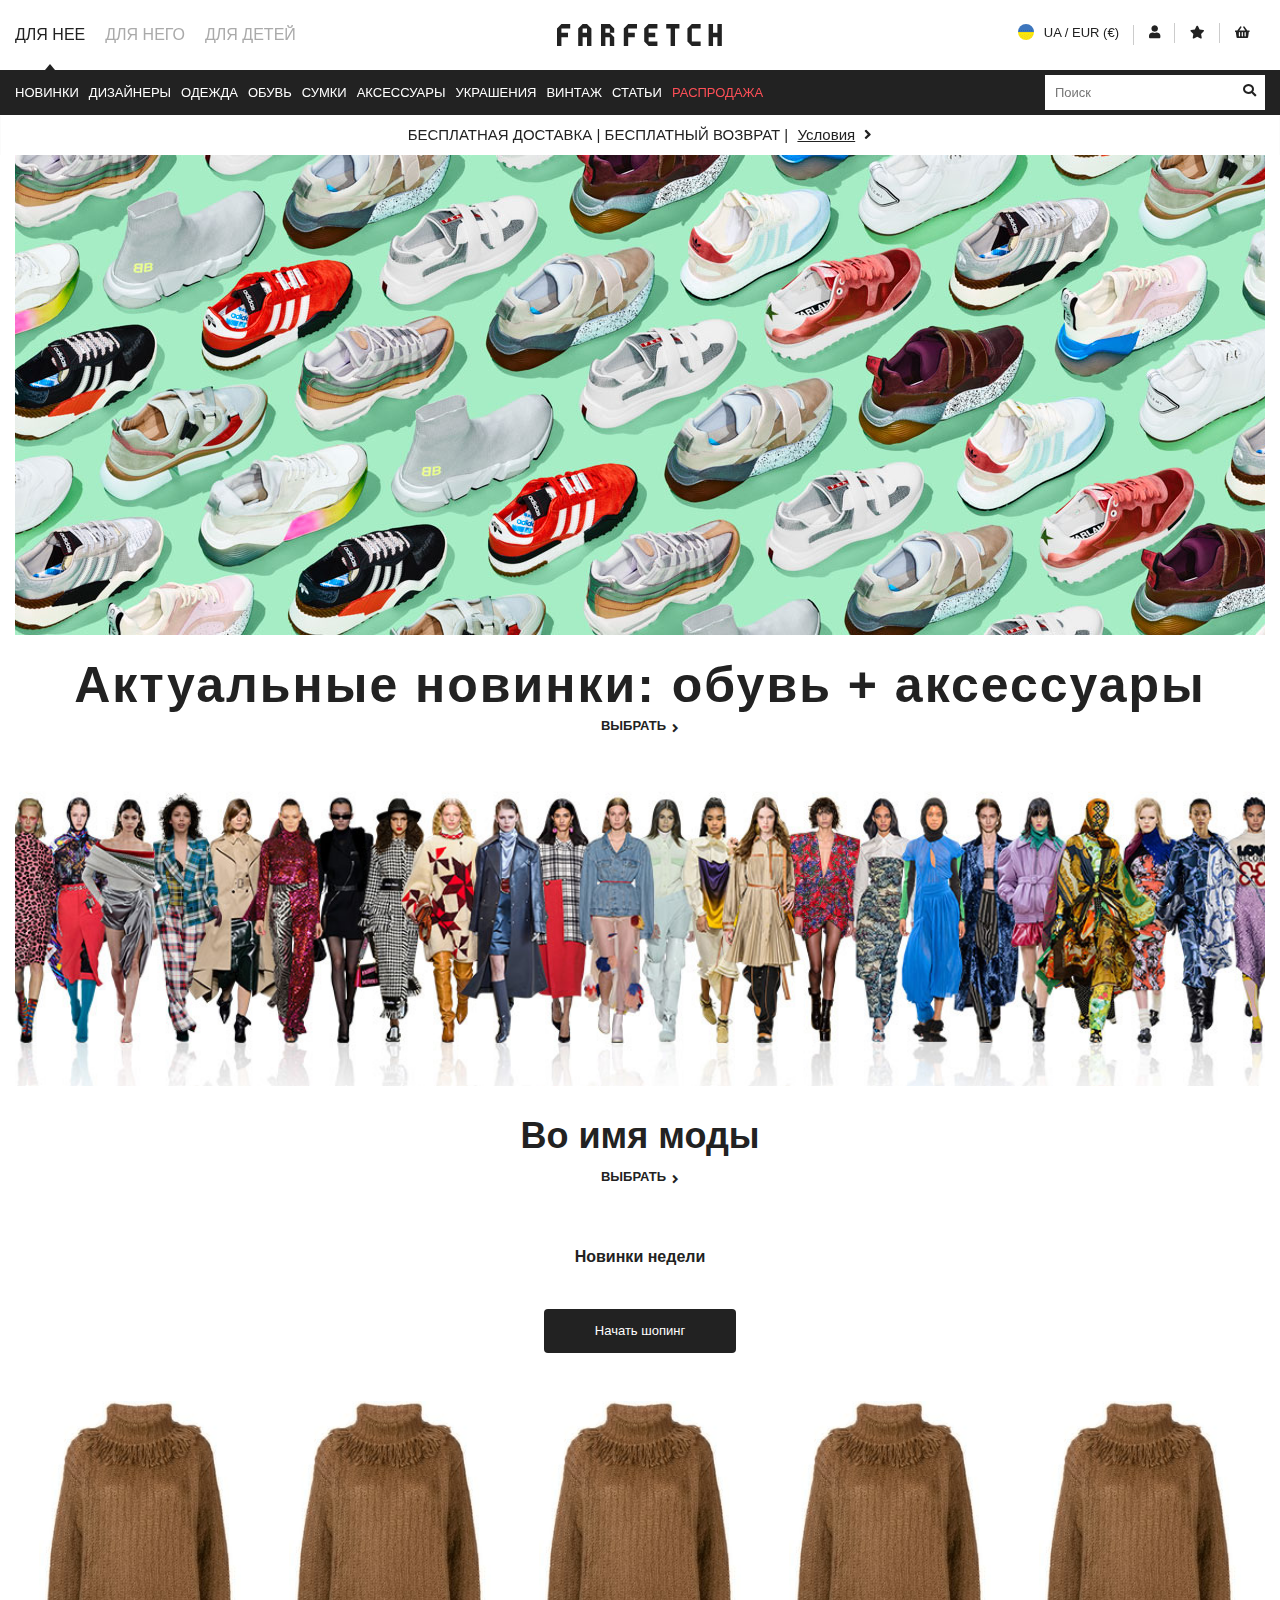
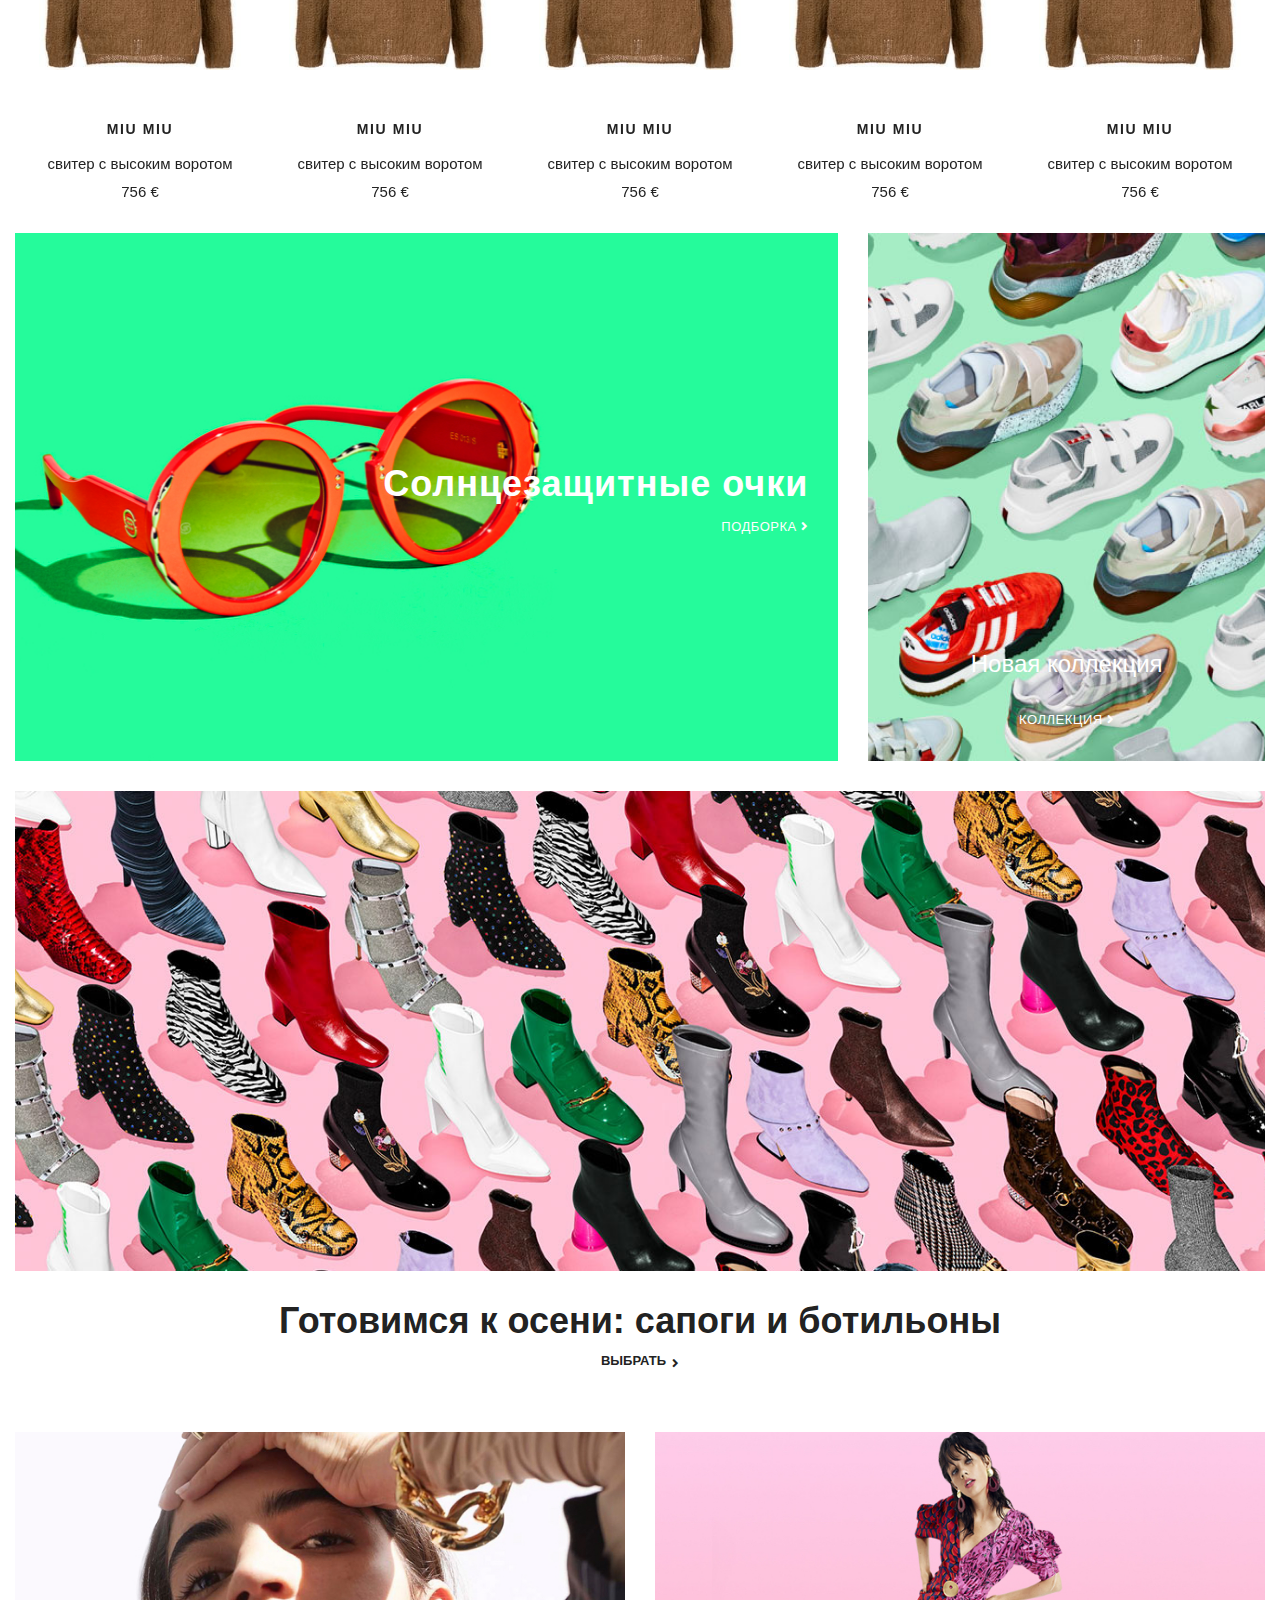
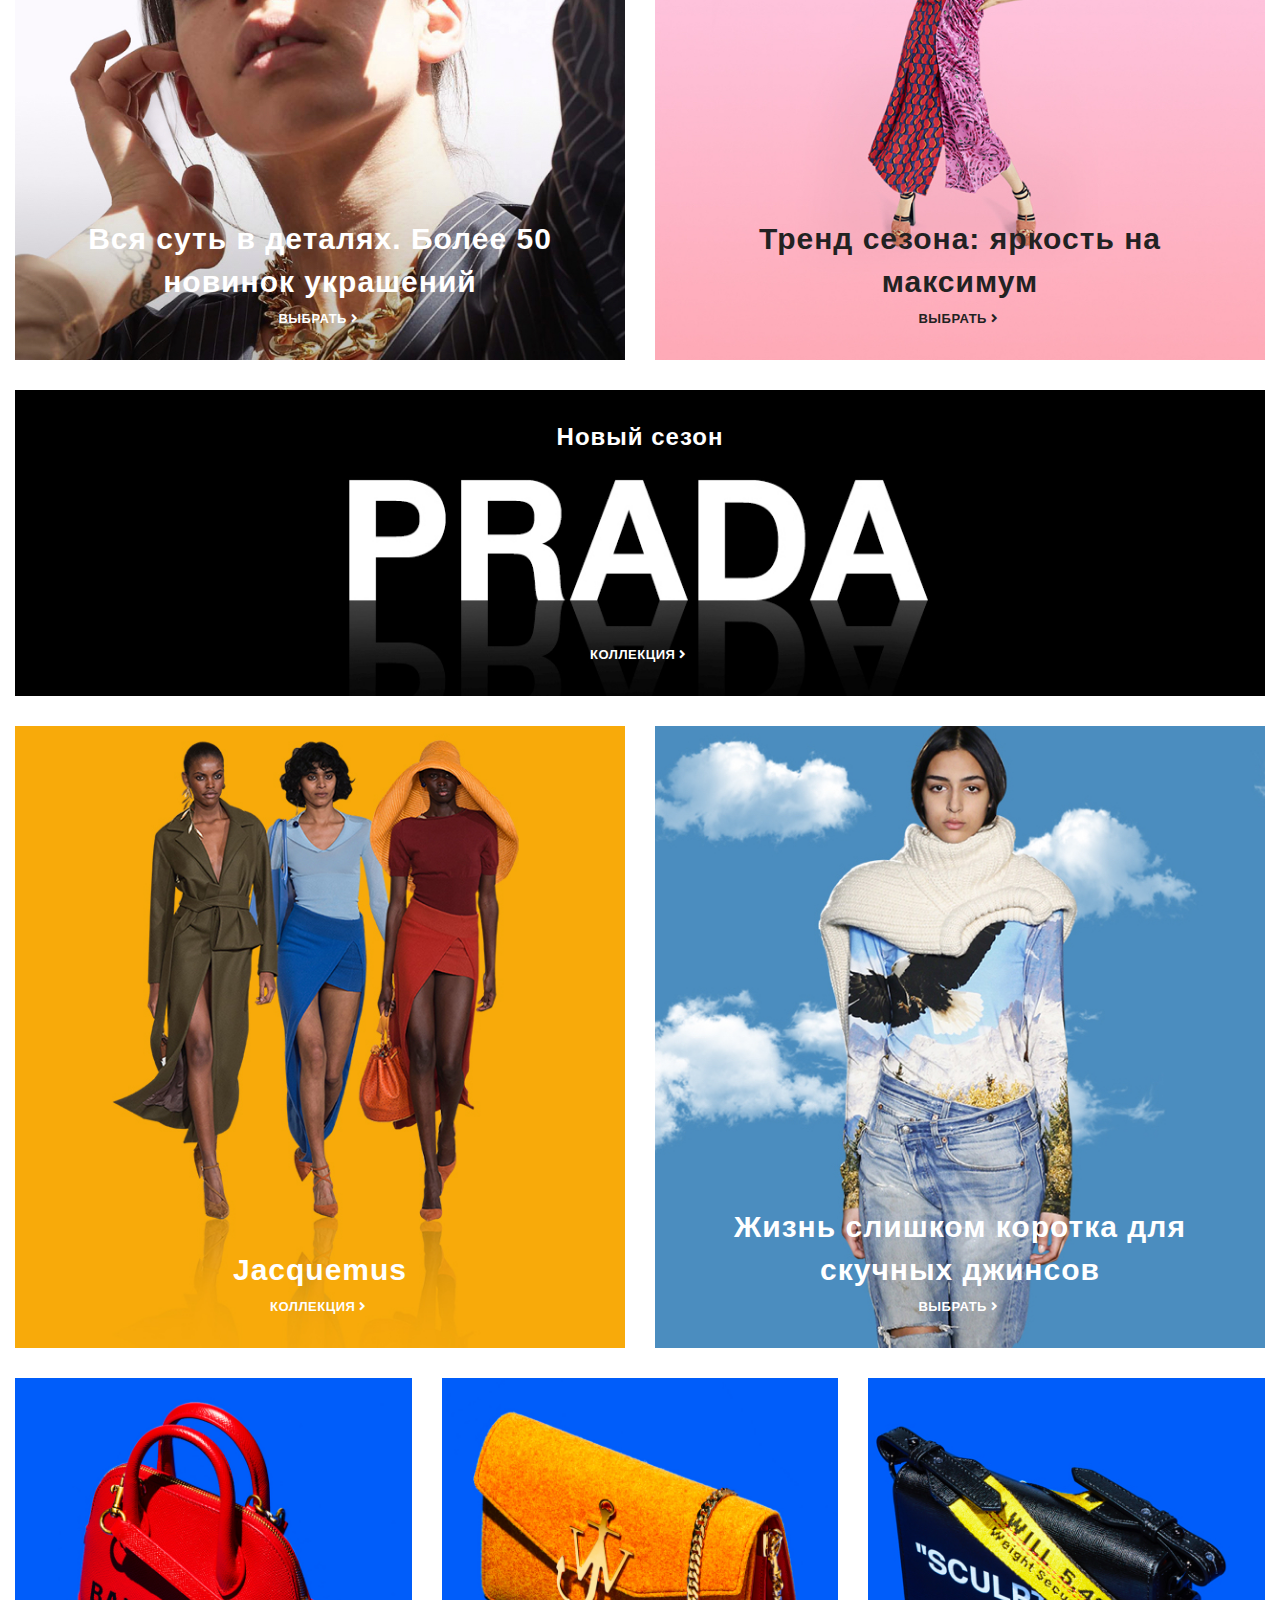
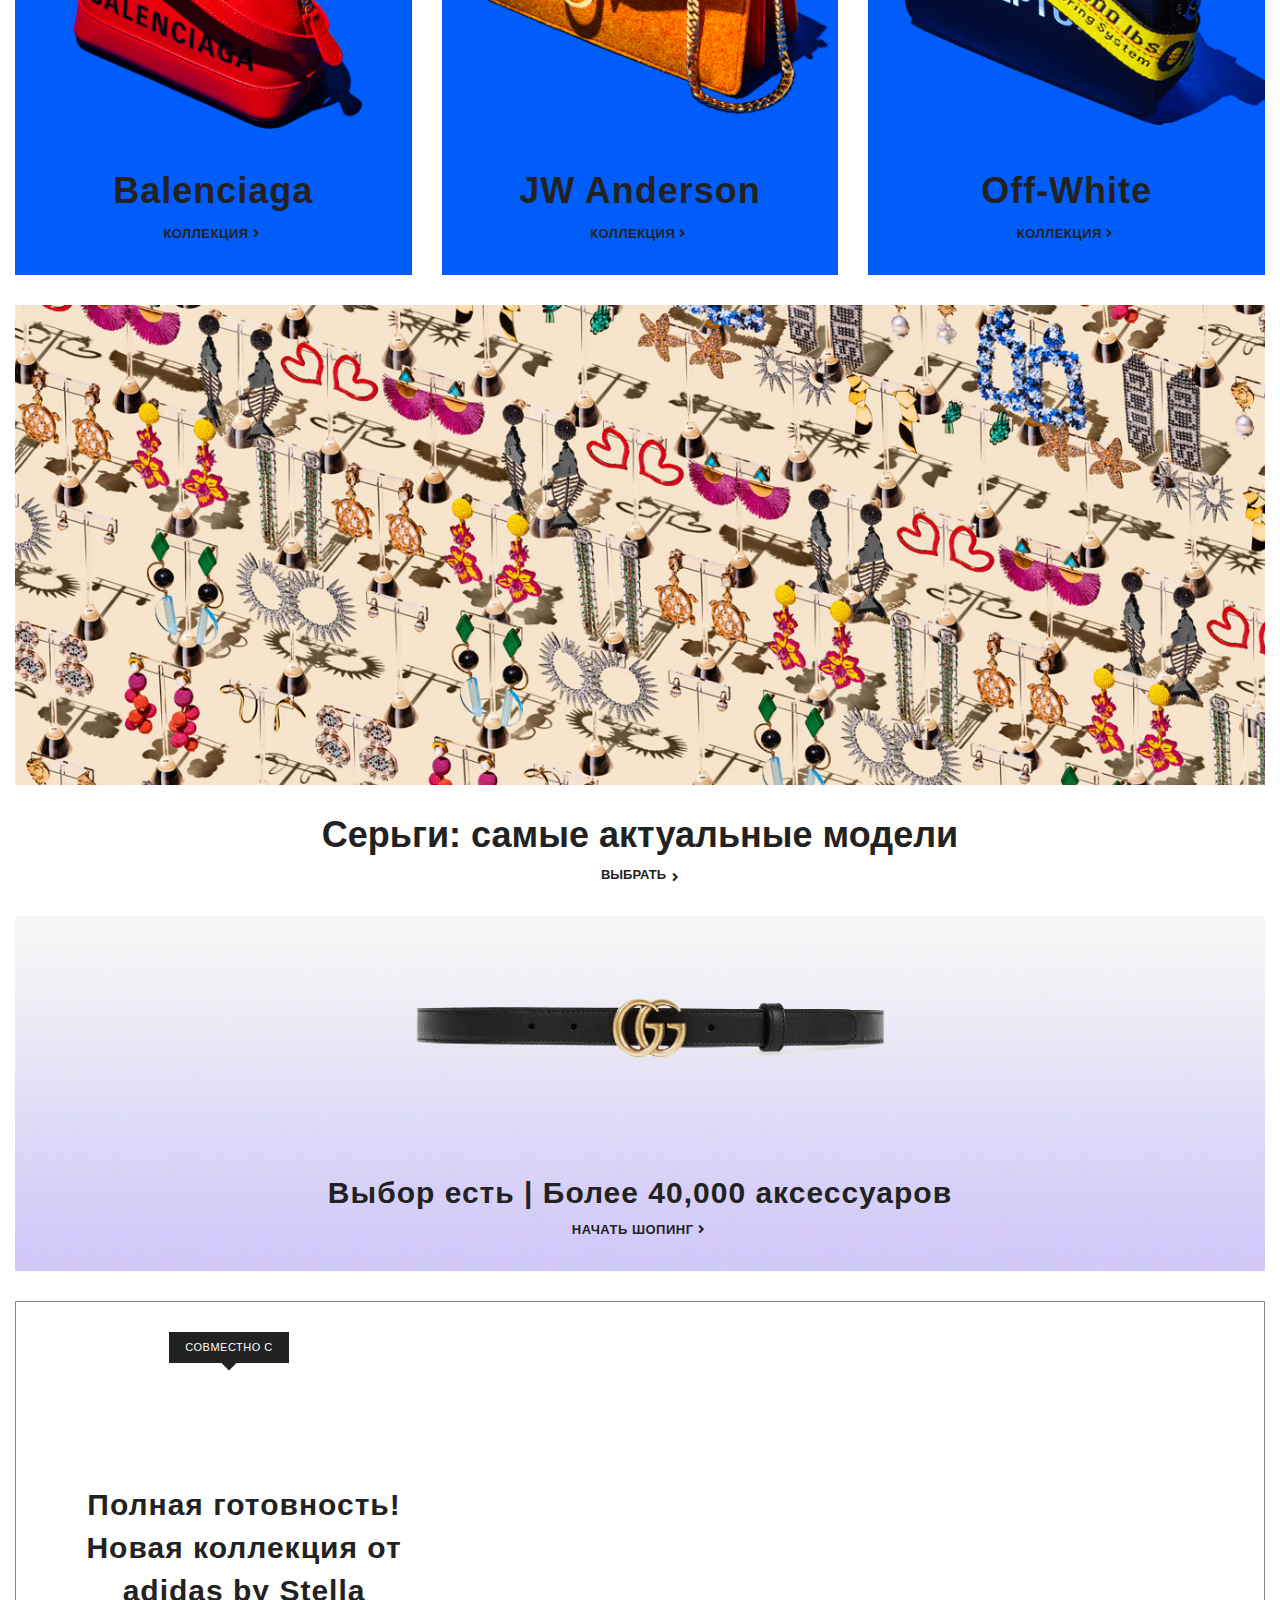
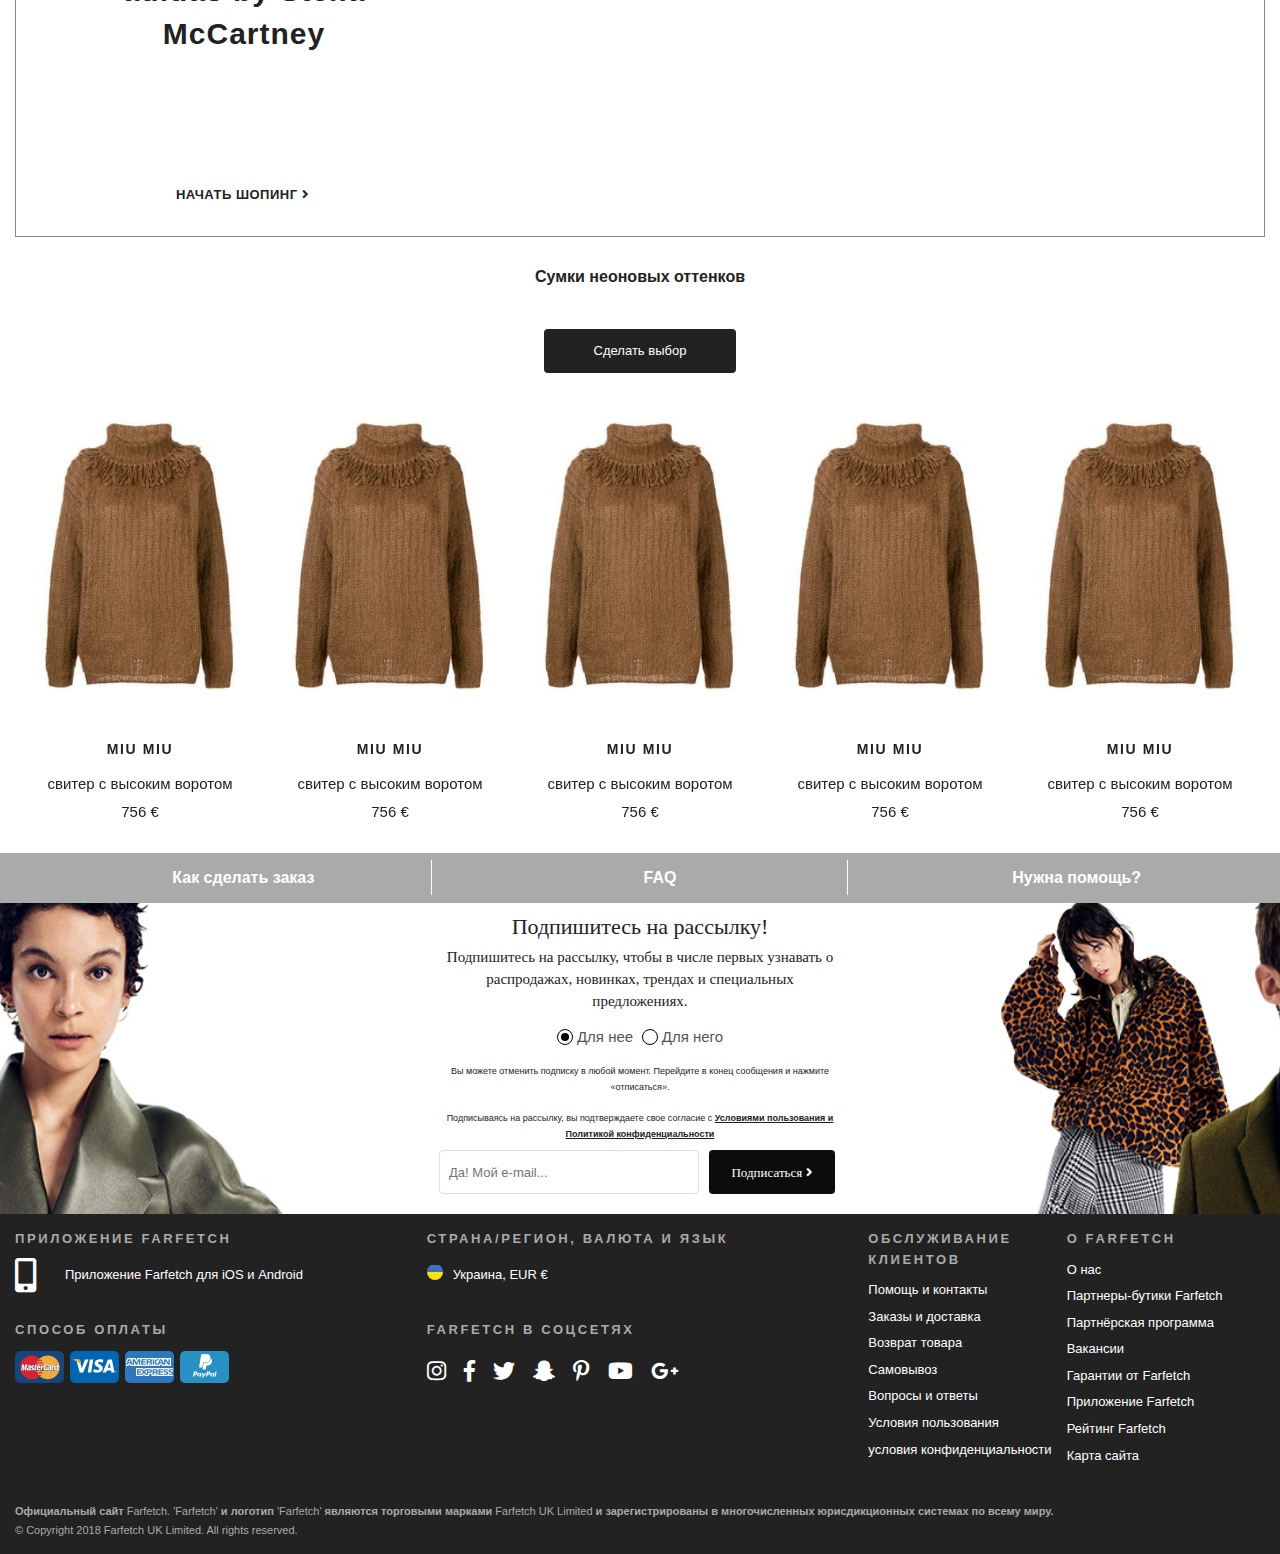
==== index.html @ 591c55c5 "главная страница" ====
<!DOCTYPE html>
<html lang="ru">
<head>
	<meta charset="UTF-8">

	<title>Заголовок</title>
<!--
	<link rel="shortcut icon" href="img/favicon/favicon.ico" type="image/x-icon">
	<link rel="icon" href="img/favicon/apple-touch-icon.png">
	<link rel="icon" sizes="72x72" href="img/favicon/apple-touch-icon-72x72.png">
	<link rel="icon" sizes="114x114" href="img/favicon/apple-touch-icon-114x114.png">
-->

	<meta http-equiv="X-UA-Compatible" content="IE=edge">
	<meta name="viewport" content="width=device-width, initial-scale=1">

	<!-- Styles -->
	<link rel="stylesheet" href="libs/bootstrap/css/bootstrap.min.css">
	<link rel="stylesheet" href="libs/fontawesome/css/all.min.css">
	<link rel="stylesheet" href="libs/animate.css">
	<link rel="stylesheet" href="libs/OwlCarousel2/dist/assets/owl.carousel.min.css">
	<link rel="stylesheet" href="css/fonts.css">
	<link rel="stylesheet" href="css/main.css">
	<link rel="stylesheet" href="css/media.css">
	<!-- End_Styles -->
</head>
<body>
<div class="wrap">
<div class="wrapper">
	<div class="wrapper-bg"></div>
	<header class="header">
		<div class="header__mob">
			<div class="header__mobnav">
				<div class="header__h-nav">
					<div class="h-nav__trang"></div>
					<ul class="h-nav">
						<li class="h-nav__item active">
							<a href="#" class="h-nav__link" name="togwomen">
								Для нее
							</a>
						</li>
						<li class="h-nav__item">
							<a href="#" class="h-nav__link" name="togmen">
								Для него
							</a>
						</li>
						<li class="h-nav__item">
							<a href="#" class="h-nav__link" name="togkids">
								Для детей
							</a>
						</li>
					</ul>
				</div>
				<div class="header__h-subnav">
					<ul class="h-subnav h-subnav-1">
						<li class="h-subnav__item">
							<a href="#" class="h-subnav__link">
								Для нее
							</a>
						</li>
						<li class="h-subnav__item h-subnav__item-menu">
							<a href="#" class="h-subnav__link">
								Новинки
								<i class="fas fa-angle-right"></i>
							</a>
							<div class="header__h-menu">
								<div class="h-menu">
									<ul class="h-menu__list">
										<li class="h-menu__item">
											<a href="#" class="h-menu__link h-menu__link-back">
												<i class="fas fa-angle-left"></i>
												Назад
											</a>
										</li>
										<li class="h-menu__item">
											<a href="#" class="h-menu__link h-menu__link-title">
												Новинки
											</a>
										</li>
										<li class="h-menu__item">
											<a href="#" class="h-menu__link">
												Вещь дня
											</a>
										</li>
										<li class="h-menu__item">
											<a href="#" class="h-menu__link">
												Все новинки
											</a>
										</li>
										<li class="h-menu__item">
											<a href="#" class="h-menu__link">
												Актуальные бренды
											</a>
										</li>
										<li class="h-menu__item">
											<a href="#" class="h-menu__link">
												Эксклюзивы & Коллаборации
											</a>
										</li>
										<li class="h-menu__item">
											<a href="#" class="h-menu__link h-menu__link-title">
												Актуально
											</a>
										</li>
										<li class="h-menu__item">
											<a href="#" class="h-menu__link">
												Узор 'Ломаная клетка'
											</a>
										</li>
										<li class="h-menu__item">
											<a href="#" class="h-menu__link">
												Неоновые сумки
											</a>
										</li>
										<li class="h-menu__item">
											<a href="#" class="h-menu__link">
												Микс принтов
											</a>
										</li>
										<li class="h-menu__item">
											<a href="#" class="h-menu__link">
												Ботильоны на низком каблуке
											</a>
										</li>
										<li class="h-menu__item">
											<a href="#" class="h-menu__link h-menu__link-title">
												Выбор Farfetch
											</a>
										</li>
										<li class="h-menu__item">
											<a href="#" class="h-menu__link">
												Осень-зима 2018
											</a>
										</li>
										<li class="h-menu__item">
											<a href="#" class="h-menu__link">
												Наши бестселлеры
											</a>
										</li>
										<li class="h-menu__item">
											<a href="#" class="h-menu__link">
												Гардероб для отпуска
											</a>
										</li>
										<li class="h-menu__item">
											<a href="#" class="h-menu__link">
												Стритстайл
											</a>
										</li>
										<li class="h-menu__item">
											<a href="#" class="h-menu__link">
												Умные покупки
											</a>
										</li>
										<li class="h-menu__item">
											<a href="#" class="h-menu__link">
												Эко-бренды
											</a>
										</li>
										<li class="h-menu__item">
											<a href="#" class="h-menu__link">
												Вечерние наряды
											</a>
										</li>
										<li class="h-menu__item">
											<a href="#" class="h-menu__link">
												Идеи подарков
											</a>
										</li>
									</ul>
								</div>
							</div>
						</li>
						<li class="h-subnav__item h-subnav__item-menu">
							<a href="#" class="h-subnav__link">
								Дизайнеры
								<i class="fas fa-angle-right"></i>
							</a>
						</li>
						<li class="h-subnav__item h-subnav__item-menu">
							<a href="#" class="h-subnav__link">
								Одежда
								<i class="fas fa-angle-right"></i>
							</a>
						</li>
						<li class="h-subnav__item h-subnav__item-menu">
							<a href="#" class="h-subnav__link">
								Обувь
								<i class="fas fa-angle-right"></i>
							</a>
						</li>
						<li class="h-subnav__item h-subnav__item-menu">
							<a href="#" class="h-subnav__link">
								Сумки
								<i class="fas fa-angle-right"></i>
							</a>
						</li>
						<li class="h-subnav__item h-subnav__item-menu">
							<a href="#" class="h-subnav__link">
								Аксессуары
								<i class="fas fa-angle-right"></i>
							</a>
						</li>
						<li class="h-subnav__item h-subnav__item-menu">
							<a href="#" class="h-subnav__link">
								Украшения
								<i class="fas fa-angle-right"></i>
							</a>
						</li>
						<li class="h-subnav__item h-subnav__item-menu">
							<a href="#" class="h-subnav__link">
								Винтаж
								<i class="fas fa-angle-right"></i>
							</a>
						</li>
						<li class="h-subnav__item h-subnav__item-menu">
							<a href="#" class="h-subnav__link">
								Статьи
								<i class="fas fa-angle-right"></i>
							</a>
						</li>
						<li class="h-subnav__item h-subnav__item-menu">
							<a href="#" class="h-subnav__link h-subnav__link-hot">
								Распродажа
								<i class="fas fa-angle-right"></i>
							</a>
						</li>
						<li class="h-subnav__item h-subnav__item-buttons">
							<a href="#" class="h-subnav__btn">
								Войти
							</a>
							<a href="#" class="h-subnav__btn">
								Регистрация
							</a>
						</li>
					</ul>
					<ul class="h-subnav h-subnav-2" style="display: none;">
						<li class="h-subnav__item">
							<a href="#" class="h-subnav__link">
								Новинки
							</a>
						</li>
						<li class="h-subnav__item">
							<a href="#" class="h-subnav__link">
								Дизайнеры
							</a>
						</li>
						<li class="h-subnav__item">
							<a href="#" class="h-subnav__link">
								Одежда
							</a>
						</li>
						<li class="h-subnav__item">
							<a href="#" class="h-subnav__link">
								Обувь
							</a>
						</li>
						<li class="h-subnav__item">
							<a href="#" class="h-subnav__link">
								Кроссовки
							</a>
						</li>
						<li class="h-subnav__item">
							<a href="#" class="h-subnav__link">
								Сумки
							</a>
						</li>
						<li class="h-subnav__item">
							<a href="#" class="h-subnav__link">
								Аксессуары
							</a>
						</li>
						<li class="h-subnav__item">
							<a href="#" class="h-subnav__link">
								Часы
							</a>
						</li>
						<li class="h-subnav__item">
							<a href="#" class="h-subnav__link">
								Статьи
							</a>
						</li>
						<li class="h-subnav__item">
							<a href="#" class="h-subnav__link h-subnav__link-hot">
								Распродажа
							</a>
						</li>
					</ul>
					<ul class="h-subnav h-subnav-3" style="display: none;">
						<li class="h-subnav__item">
							<a href="#" class="h-subnav__link">
								Новинки
							</a>
						</li>
						<li class="h-subnav__item">
							<a href="#" class="h-subnav__link">
								Дизайнеры
							</a>
						</li>
						<li class="h-subnav__item">
							<a href="#" class="h-subnav__link">
								Девочки (0-36 Мес)
							</a>
						</li>
						<li class="h-subnav__item">
							<a href="#" class="h-subnav__link">
								Мальчики (0-36 Мес)
							</a>
						</li>
						<li class="h-subnav__item">
							<a href="#" class="h-subnav__link">
								Девочки (2-12 Лет)
							</a>
						</li>
						<li class="h-subnav__item">
							<a href="#" class="h-subnav__link">
								Мальчики (2-12 Лет)
							</a>
						</li>
						<li class="h-subnav__item">
							<a href="#" class="h-subnav__link">
								Обувь
							</a>
						</li>
						<li class="h-subnav__item">
							<a href="#" class="h-subnav__link h-subnav__link-hot">
								Распродажа
							</a>
						</li>
					</ul>
				</div>
			</div>
			<div class="header__mobsearch" id="mobile-search">
				<div class="h-mobsearch">
					<ul class="h-mobsearch__list">
						<li class="h-mobsearch__item active">
							<a href="#" class="h-mobsearch__link">
								Для нее
							</a>
						</li>
						<li class="h-mobsearch__item">
							<a href="#" class="h-mobsearch__link">
								Для него
							</a>
						</li>
						<li class="h-mobsearch__item">
							<a href="#" class="h-mobsearch__link">
								Для детей
							</a>
						</li>
					</ul>
					<div class="h-mobsearch__content">
						<a href="#" class="h-mobsearch__close">
							<i class="fas fa-times"></i>
						</a>
						<div class="h-mobsearch__search">
							<input type="text" class="h-mobsearch__input" placeholder="Искать по бренду или названию">
						</div>
						<div class="h-mobsearch__tovs">
							<div class="h-mobsearch__subtitle">
								Categories
							</div>
							<div class="h-mobsearch__tov">
								Толс<strong>тов</strong>ки - Топы
								<span>1669</span>
							</div>
							<div class="h-mobsearch__tov">
								Чехлы для телефонов и планше <strong>тов</strong> - Стиль жизни
								<span>343</span>
							</div>
						</div>
					</div>
				</div>
			</div>
			<div class="container">
				<div class="row">
					<div class="col">
						<div class="header__h-mobnav">
							<ul class="h-mobnav">
								<li class="h-mobnav__item">
									<a href="#" class="h-mobnav__link h-mobnav__link-bars">
										<i class="fas fa-bars"></i>
									</a>
								</li>
								<li class="h-mobnav__item">
									<a href="#" class="h-mobnav__link h-mobnav__link--search">
										<i class="fas fa-search"></i>
									</a>
								</li>
							</ul>
						</div>
					</div>
					<div class="col">
						<div class="header__h-moblogo">
							<a href="/" class="h-moblogo">
								<svg xmlns="http://www.w3.org/2000/svg" viewBox="0 0 500 67"><g fill="#222222" fill-rule="evenodd"><title>Farfetch Logo</title><polyline points="13.35 13.34 40 13.34 40 0 13.35 0 13.35 0 0 13.34 0 66.54 13.35 66.54 13.35 39.95 33.36 39.95 33.36 26.61 13.35 26.61 13.35 13.34"></polyline><path d="M77.63,26.61 L90.9,26.61 L90.9,13.34 L77.63,13.34 L77.63,26.61 Z M90.9,0 L77.63,0 L64.28,13.34 L64.28,66.54 L77.63,66.54 L77.63,39.95 L90.9,39.95 L90.9,66.54 L104.25,66.54 L104.25,13.34 L90.9,0 Z"></path><polyline points="459.52 0 459.52 66.54 472.87 66.54 472.87 39.95 486.14 39.95 486.14 66.54 499.49 66.54 499.49 0 486.14 0 486.14 26.61 472.87 26.61 472.87 0 459.52 0"></polyline><polyline points="146.63 26.61 146.63 13.34 160.04 13.34 160.04 26.61 173.39 26.61 173.39 13.34 160.04 0 133.33 0 133.33 66.54 146.63 66.54 146.63 39.95 160.04 39.95 160.04 66.54 173.39 66.54 173.39 39.95 160.04 26.61 146.63 26.61"></polyline><polyline points="215.73 13.34 242.38 13.34 242.38 0 215.72 0 202.38 13.34 202.38 66.54 215.72 66.54 215.72 39.95 235.74 39.95 235.74 26.61 215.72 26.61 215.72 13.34 215.73 13.34"></polyline><polyline points="370.96 0 331 0 330.95 13.34 344.28 13.34 344.28 66.54 357.63 66.54 357.63 13.34 370.96 13.34 370.96 0"></polyline><polyline points="277.65 53.22 277.63 53.22 277.63 39.95 297.65 39.95 297.65 26.61 277.63 26.61 277.63 13.34 304.3 13.34 304.3 0 277.63 0 264.3 13.34 264.29 13.34 264.29 53.22 264.31 53.22 277.63 66.54 304.3 66.54 304.3 53.22 277.65 53.22"></polyline><polyline points="408.59 53.22 408.59 13.34 435.23 13.34 435.23 0 408.58 0 395.24 13.34 395.24 53.22 408.58 66.54 435.24 66.54 435.24 53.22 408.59 53.22"></polyline></g></svg>
							</a>
						</div>
					</div>
					<div class="col">
						<div class="header__h-mobinfo">
							<ul class="h-mobinfo">
								<li class="h-mobinfo__item">
									<a href="#" class="h-mobinfo__link">
										<i class="fas fa-star"></i>
									</a>
								</li>
								<li class="h-mobinfo__item">
									<a href="#" class="h-mobinfo__link">
										<i class="fas fa-shopping-basket"></i>
									</a>
								</li>
							</ul>
						</div>
					</div>
				</div>
			</div>
		</div>
		<div class="header__top">
			<div class="container">
				<div class="row">
					<div class="col-xl-4 col-lg-4">
						<div class="header__h-nav">
							<div class="h-nav__trang"></div>
							<ul class="h-nav">
								<li class="h-nav__item active">
									<a href="#" class="h-nav__link" name="togwomen">
										Для нее
									</a>
								</li>
								<li class="h-nav__item">
									<a href="#" class="h-nav__link" name="togmen">
										Для него
									</a>
								</li>
								<li class="h-nav__item">
									<a href="#" class="h-nav__link" name="togkids">
										Для детей
									</a>
								</li>
							</ul>
						</div>
					</div>
					<div class="col-xl-4 col-lg-4">
						<div class="header__h-logo">
							<a href="#" class="h-logo">
								<svg xmlns="http://www.w3.org/2000/svg" viewBox="0 0 500 67"><g fill="#222222" fill-rule="evenodd"><title>Farfetch Logo</title><polyline points="13.35 13.34 40 13.34 40 0 13.35 0 13.35 0 0 13.34 0 66.54 13.35 66.54 13.35 39.95 33.36 39.95 33.36 26.61 13.35 26.61 13.35 13.34"></polyline><path d="M77.63,26.61 L90.9,26.61 L90.9,13.34 L77.63,13.34 L77.63,26.61 Z M90.9,0 L77.63,0 L64.28,13.34 L64.28,66.54 L77.63,66.54 L77.63,39.95 L90.9,39.95 L90.9,66.54 L104.25,66.54 L104.25,13.34 L90.9,0 Z"></path><polyline points="459.52 0 459.52 66.54 472.87 66.54 472.87 39.95 486.14 39.95 486.14 66.54 499.49 66.54 499.49 0 486.14 0 486.14 26.61 472.87 26.61 472.87 0 459.52 0"></polyline><polyline points="146.63 26.61 146.63 13.34 160.04 13.34 160.04 26.61 173.39 26.61 173.39 13.34 160.04 0 133.33 0 133.33 66.54 146.63 66.54 146.63 39.95 160.04 39.95 160.04 66.54 173.39 66.54 173.39 39.95 160.04 26.61 146.63 26.61"></polyline><polyline points="215.73 13.34 242.38 13.34 242.38 0 215.72 0 202.38 13.34 202.38 66.54 215.72 66.54 215.72 39.95 235.74 39.95 235.74 26.61 215.72 26.61 215.72 13.34 215.73 13.34"></polyline><polyline points="370.96 0 331 0 330.95 13.34 344.28 13.34 344.28 66.54 357.63 66.54 357.63 13.34 370.96 13.34 370.96 0"></polyline><polyline points="277.65 53.22 277.63 53.22 277.63 39.95 297.65 39.95 297.65 26.61 277.63 26.61 277.63 13.34 304.3 13.34 304.3 0 277.63 0 264.3 13.34 264.29 13.34 264.29 53.22 264.31 53.22 277.63 66.54 304.3 66.54 304.3 53.22 277.65 53.22"></polyline><polyline points="408.59 53.22 408.59 13.34 435.23 13.34 435.23 0 408.58 0 395.24 13.34 395.24 53.22 408.58 66.54 435.24 66.54 435.24 53.22 408.59 53.22"></polyline></g></svg>
							</a>
						</div>
					</div>
					<div class="col-xl-4 col-lg-4">
						<div class="header__h-panel">
							<ul class="h-panel">
								<li class="h-panel__item">
									<a href="#" class="h-panel__lang">
										UA / EUR (€)
									</a>
								</li>
								<li class="h-panel__item">
									<a href="#" class="h-panel__link">
										<i class="fas fa-user"></i>
									</a>
								</li>
								<li class="h-panel__item">
									<a href="#" class="h-panel__link">
										<i class="fas fa-star"></i>
									</a>
								</li>
								<li class="h-panel__item">
									<a href="#" class="h-panel__link">
										<i class="fas fa-shopping-basket"></i>
									</a>
								</li>
							</ul>
						</div>
					</div>
				</div>
			</div>
		</div>
		<div class="header__bottom">
			<div class="container">
				<div class="row">
					<div class="col-xl-9 col-lg-9">
						<div class="header__h-subnav">
							<ul class="h-subnav h-subnav-1">
								<li class="h-subnav__item">
									<a href="#" class="h-subnav__link">
										Новинки
									</a>
									<div class="header__menu">
										<div class="container">
											<div class="row">
												<div class="col-xl-6">
													<div class="header__h-menu">
														<div class="h-menu h-menu-col">
															<div class="h-menu__title">
																Новинки
															</div>
															<ul class="h-menu__list">
																<li class="h-menu__item">
																	<a href="#" class="h-menu__link">
																		Вещь дня
																	</a>
																</li>
																<li class="h-menu__item">
																	<a href="#" class="h-menu__link">
																		Все новинки
																	</a>
																</li>
																<li class="h-menu__item">
																	<a href="#" class="h-menu__link">
																		Актуальные бренды
																	</a>
																</li>
																<li class="h-menu__item">
																	<a href="#" class="h-menu__link">
																		Эксклюзивы & Коллаборации
																	</a>
																</li>
															</ul>
														</div>
														<div class="h-menu h-menu-col">
															<div class="h-menu__title">
																Актуально
															</div>
															<ul class="h-menu__list">
																<li class="h-menu__item">
																	<a href="#" class="h-menu__link">
																		Узор 'Ломаная клетка'
																	</a>
																</li>
																<li class="h-menu__item">
																	<a href="#" class="h-menu__link">
																		Неоновые сумки
																	</a>
																</li>
																<li class="h-menu__item">
																	<a href="#" class="h-menu__link">
																		Микс принтов
																	</a>
																</li>
																<li class="h-menu__item">
																	<a href="#" class="h-menu__link">
																		Ботильоны на низком каблуке
																	</a>
																</li>
															</ul>
														</div>
														<div class="h-menu h-menu-col">
															<div class="h-menu__title">
																Выбор Farfetch
															</div>
															<ul class="h-menu__list">
																<li class="h-menu__item">
																	<a href="#" class="h-menu__link">
																		Осень-зима 2018
																	</a>
																</li>
																<li class="h-menu__item">
																	<a href="#" class="h-menu__link">
																		Наши бестселлеры
																	</a>
																</li>
																<li class="h-menu__item">
																	<a href="#" class="h-menu__link">
																		Гардероб для отпуска
																	</a>
																</li>
																<li class="h-menu__item">
																	<a href="#" class="h-menu__link">
																		Стритстайл
																	</a>
																</li>
																<li class="h-menu__item">
																	<a href="#" class="h-menu__link">
																		Умные покупки
																	</a>
																</li>
																<li class="h-menu__item">
																	<a href="#" class="h-menu__link">
																		Эко-бренды
																	</a>
																</li>
																<li class="h-menu__item">
																	<a href="#" class="h-menu__link">
																		Вечерние наряды
																	</a>
																</li>
																<li class="h-menu__item">
																	<a href="#" class="h-menu__link">
																		Идеи подарков
																	</a>
																</li>
															</ul>
														</div>
													</div>
												</div>
												<div class="col-xl-6">
													<div class="header__h-menu">
														<div class="h-menu h-menu-img">
															<img src="img/womens-new_in.jpg" alt="alt" class="h-menu__img">
															<div class="h-menu__block">
																<span class="h-menu__actual">
																	Актуально
																</span>
																<a href="#" class="h-menu__zag">
																	Осень-Зима 2018
																</a>
																<span class="h-menu__vid">
																	Выбрать
																</span>
															</div>
														</div>
													</div>
												</div>
											</div>
										</div>
									</div>
								</li>
								<li class="h-subnav__item">
									<a href="#" class="h-subnav__link">
										Дизайнеры
									</a>
									<div class="header__menu">
										<div class="container">
											<div class="row">
												<div class="col-xl-6">
													<div class="header__h-menu">
														<div class="h-menu h-menu-col">
															<div class="h-menu__title">
																Дизайнеры
															</div>
															<ul class="h-menu__list">
																<li class="h-menu__item">
																	<a href="#" class="h-menu__link">
																		Alexander McQueen 
																	</a>
																</li>
																<li class="h-menu__item">
																	<a href="#" class="h-menu__link">
																		Balenciaga 
																	</a>
																</li>
																<li class="h-menu__item">
																	<a href="#" class="h-menu__link">
																		Bottega Veneta
																	</a>
																</li>
																<li class="h-menu__item">
																	<a href="#" class="h-menu__link">
																		Burberry 
																	</a>
																</li>
																<li class="h-menu__item">
																	<a href="#" class="h-menu__link">
																		Chloé 
																	</a>
																</li>
																<li class="h-menu__item">
																	<a href="#" class="h-menu__link">
																		Dolce & Gabbana 
																	</a>
																</li>
																<li class="h-menu__item">
																	<a href="#" class="h-menu__link">
																		Givenchy 
																	</a>
																</li>
																<li class="h-menu__item">
																	<a href="#" class="h-menu__link">
																		Gucci 
																	</a>
																</li>
																<li class="h-menu__item">
																	<a href="#" class="h-menu__link">
																		Maison Margiela 
																	</a>
																</li>
																<li class="h-menu__item">
																	<a href="#" class="h-menu__link">
																		Marni 
																	</a>
																</li>
																<li class="h-menu__item">
																	<a href="#" class="h-menu__link">
																		Miu Miu 
																	</a>
																</li>
																<li class="h-menu__item">
																	<a href="#" class="h-menu__link">
																		Moncler 
																	</a>
																</li>
																<li class="h-menu__item">
																	<a href="#" class="h-menu__link">
																		Prada 
																	</a>
																</li>
																<li class="h-menu__item">
																	<a href="#" class="h-menu__link">
																		Saint Laurent 
																	</a>
																</li>
																<li class="h-menu__item">
																	<a href="#" class="h-menu__link">
																		Valentino 
																	</a>
																</li>
															</ul>
														</div>
														<div class="h-menu h-menu-alf">
															<div class="h-menu__title">
																Дизайнеры от A до Z
															</div>
															<ul class="h-menu__sort">
																<li class="h-menu__sortitem h-menu__sortitem-first">
																	<a href="#" class="h-menu__sortlink">
																		0-9
																	</a>
																</li>
																<li class="h-menu__sortitem">
																	<a href="#" class="h-menu__sortlink">
																		A
																	</a>
																</li>
																<li class="h-menu__sortitem">
																	<a href="#" class="h-menu__sortlink">
																		B
																	</a>
																</li>
																<li class="h-menu__sortitem">
																	<a href="#" class="h-menu__sortlink">
																		C
																	</a>
																</li>
																<li class="h-menu__sortitem">
																	<a href="#" class="h-menu__sortlink">
																		D
																	</a>
																</li>
																<li class="h-menu__sortitem">
																	<a href="#" class="h-menu__sortlink">
																		E
																	</a>
																</li>
																<li class="h-menu__sortitem">
																	<a href="#" class="h-menu__sortlink">
																		F
																	</a>
																</li>
																<li class="h-menu__sortitem">
																	<a href="#" class="h-menu__sortlink">
																		G
																	</a>
																</li>
																<li class="h-menu__sortitem">
																	<a href="#" class="h-menu__sortlink">
																		H
																	</a>
																</li>
																<li class="h-menu__sortitem">
																	<a href="#" class="h-menu__sortlink">
																		I
																	</a>
																</li>
																<li class="h-menu__sortitem">
																	<a href="#" class="h-menu__sortlink">
																		J
																	</a>
																</li>
																<li class="h-menu__sortitem">
																	<a href="#" class="h-menu__sortlink">
																		K
																	</a>
																</li>
															</ul>
															<a href="#" class="h-menu__allcat">
																Все категории
															</a>
														</div>
													</div>
												</div>
												<div class="col-xl-6">
													<div class="header__h-menu">
														<div class="h-menu h-menu-img">
															<img src="img/womens-designer.jpg" alt="alt" class="h-menu__img">
															<div class="h-menu__block">
																<span class="h-menu__actual">
																	Бренд
																</span>
																<a href="#" class="h-menu__zag">
																	Pinco
																</a>
																<span class="h-menu__vid">
																	Коллекция
																</span>
															</div>
														</div>
													</div>
												</div>
											</div>
										</div>
									</div>
								</li>
								<li class="h-subnav__item">
									<a href="#" class="h-subnav__link">
										Одежда
									</a>
								</li>
								<li class="h-subnav__item">
									<a href="#" class="h-subnav__link">
										Обувь
									</a>
								</li>
								<li class="h-subnav__item">
									<a href="#" class="h-subnav__link">
										Сумки
									</a>
								</li>
								<li class="h-subnav__item">
									<a href="#" class="h-subnav__link">
										Аксессуары
									</a>
								</li>
								<li class="h-subnav__item">
									<a href="#" class="h-subnav__link">
										Украшения
									</a>
								</li>
								<li class="h-subnav__item">
									<a href="#" class="h-subnav__link">
										Винтаж
									</a>
								</li>
								<li class="h-subnav__item">
									<a href="#" class="h-subnav__link">
										Статьи
									</a>
								</li>
								<li class="h-subnav__item">
									<a href="#" class="h-subnav__link h-subnav__link-hot">
										Распродажа
									</a>
								</li>
							</ul>
							<ul class="h-subnav h-subnav-2" style="display: none;">
								<li class="h-subnav__item">
									<a href="#" class="h-subnav__link">
										Новинки
									</a>
								</li>
								<li class="h-subnav__item">
									<a href="#" class="h-subnav__link">
										Дизайнеры
									</a>
								</li>
								<li class="h-subnav__item">
									<a href="#" class="h-subnav__link">
										Одежда
									</a>
								</li>
								<li class="h-subnav__item">
									<a href="#" class="h-subnav__link">
										Обувь
									</a>
								</li>
								<li class="h-subnav__item">
									<a href="#" class="h-subnav__link">
										Кроссовки
									</a>
								</li>
								<li class="h-subnav__item">
									<a href="#" class="h-subnav__link">
										Сумки
									</a>
								</li>
								<li class="h-subnav__item">
									<a href="#" class="h-subnav__link">
										Аксессуары
									</a>
								</li>
								<li class="h-subnav__item">
									<a href="#" class="h-subnav__link">
										Часы
									</a>
								</li>
								<li class="h-subnav__item">
									<a href="#" class="h-subnav__link">
										Статьи
									</a>
								</li>
								<li class="h-subnav__item">
									<a href="#" class="h-subnav__link h-subnav__link-hot">
										Распродажа
									</a>
								</li>
							</ul>
							<ul class="h-subnav h-subnav-3" style="display: none;">
								<li class="h-subnav__item">
									<a href="#" class="h-subnav__link">
										Новинки
									</a>
								</li>
								<li class="h-subnav__item">
									<a href="#" class="h-subnav__link">
										Дизайнеры
									</a>
								</li>
								<li class="h-subnav__item">
									<a href="#" class="h-subnav__link">
										Девочки (0-36 Мес)
									</a>
								</li>
								<li class="h-subnav__item">
									<a href="#" class="h-subnav__link">
										Мальчики (0-36 Мес)
									</a>
								</li>
								<li class="h-subnav__item">
									<a href="#" class="h-subnav__link">
										Девочки (2-12 Лет)
									</a>
								</li>
								<li class="h-subnav__item">
									<a href="#" class="h-subnav__link">
										Мальчики (2-12 Лет)
									</a>
								</li>
								<li class="h-subnav__item">
									<a href="#" class="h-subnav__link">
										Обувь
									</a>
								</li>
								<li class="h-subnav__item">
									<a href="#" class="h-subnav__link h-subnav__link-hot">
										Распродажа
									</a>
								</li>
							</ul>
						</div>
					</div>
					<div class="col-xl-3 col-lg-3">
						<div class="header__h-search">
							<div class="h-search">
								<i class="fas fa-search"></i>
								<form action="">
									<input type="text" class="h-search__input" placeholder="Поиск">
									<button type="sybmit" class="h-search__button"></button>
								</form>
							</div>
						</div>
					</div>
				</div>
			</div>
		</div>
	</header>
	<div class="page">
		<div class="page__p-lineslider">
			<div class="p-lineslider owl-carousel">
				<div class="p-lineslider__item">
					<div class="container">
						<div class="row">
							<div class="col-12">
								<div class="p-lineslider__text">
									<p>БЕСПЛАТНАЯ ДОСТАВКА | БЕСПЛАТНЫЙ ВОЗВРАТ | <a href="#">Условия</a> <i class="fas fa-angle-right"></i></p>
								</div>
							</div>
						</div>
					</div>
				</div>
				<div class="p-lineslider__item" style="background-color: #ddd;">
					<div class="container">
						<div class="row">
							<div class="col-12">
								<div class="p-lineslider__text">
									<div style="color: #fc5d65;">ПОДПИШИТЕСЬ НА РАССЫЛКУ </div> <p> | Вы всегда будете в курсе специальных предложений и трендов сезона | <a href="#">Подписаться</a></p>
								</div>
							</div>
						</div>
					</div>
				</div>
			</div>
		</div>
		<div class="page__banner">
			<div class="container">
				<div class="row">
					<div class="col-12">
						<div class="page__p-banner">
							<div class="p-banner">
								<div class="p-banner__img" style="background-image: url(img/baner-img.jpg);"></div>
								<div class="p-banner__description">
									<h1>
										Актуальные новинки: обувь + аксессуары
									</h1>
									<a href="#">
										Выбрать
										<i class="fas fa-angle-right"></i>
									</a>
								</div>
							</div>
						</div>
						<div class="page__p-banner">
							<div class="p-banner">
								<div class="p-banner__img p-banner__img-little" style="background-image: url(img/baner-img-1.jpg);"></div>
								<div class="p-banner__description">
									<h2>
										Во имя моды
									</h2>
									<a href="#">
										Выбрать
										<i class="fas fa-angle-right"></i>
									</a>
								</div>
							</div>
						</div>
					</div>
				</div>
			</div>
		</div>
		<div class="page__new">
			<div class="container">
				<div class="row">
					<div class="col-12">
						<div class="page__p-subtitle">
							<a href="#">
								<h3 class="p-subtitle">
									Новинки недели
								</h3>
							</a>
							<div class="p-subtitle__wrapper">
								<a href="#" class="p-subtitle__button">
									Начать шопинг
								</a>
							</div>
						</div>
					</div>
				</div>
				<div class="row">
					<div class="col-12">
						<div class="page__p-scrollslider">
							<div class="p-scrollslider owl-carousel">
								<div class="p-scrollslider__item">
									<a href="#" class="p-scrollslider__link">
										<div class="p-scrollslider__img">
											<img src="img/scrollslider.jpg" alt="alt">
										</div>
										<h2 class="p-scrollslider__title">
											Miu Miu
										</h2>
										<span class="p-scrollslider__name">
											свитер с высоким воротом 
										</span>
										<div class="p-scrollslider__price">
											756 €
										</div>
									</a>
								</div>
								<div class="p-scrollslider__item">
									<a href="#" class="p-scrollslider__link">
										<div class="p-scrollslider__img">
											<img src="img/scrollslider.jpg" alt="alt">
										</div>
										<h2 class="p-scrollslider__title">
											Miu Miu
										</h2>
										<span class="p-scrollslider__name">
											свитер с высоким воротом 
										</span>
										<div class="p-scrollslider__price">
											756 €
										</div>
									</a>
								</div>
								<div class="p-scrollslider__item">
									<a href="#" class="p-scrollslider__link">
										<div class="p-scrollslider__img">
											<img src="img/scrollslider.jpg" alt="alt">
										</div>
										<h2 class="p-scrollslider__title">
											Miu Miu
										</h2>
										<span class="p-scrollslider__name">
											свитер с высоким воротом 
										</span>
										<div class="p-scrollslider__price">
											756 €
										</div>
									</a>
								</div>
								<div class="p-scrollslider__item">
									<a href="#" class="p-scrollslider__link">
										<div class="p-scrollslider__img">
											<img src="img/scrollslider.jpg" alt="alt">
										</div>
										<h2 class="p-scrollslider__title">
											Miu Miu
										</h2>
										<span class="p-scrollslider__name">
											свитер с высоким воротом 
										</span>
										<div class="p-scrollslider__price">
											756 €
										</div>
									</a>
								</div>
								<div class="p-scrollslider__item">
									<a href="#" class="p-scrollslider__link">
										<div class="p-scrollslider__img">
											<img src="img/scrollslider.jpg" alt="alt">
										</div>
										<h2 class="p-scrollslider__title">
											Miu Miu
										</h2>
										<span class="p-scrollslider__name">
											свитер с высоким воротом 
										</span>
										<div class="p-scrollslider__price">
											756 €
										</div>
									</a>
								</div>
								<div class="p-scrollslider__item">
									<a href="#" class="p-scrollslider__link">
										<div class="p-scrollslider__img">
											<img src="img/scrollslider.jpg" alt="alt">
										</div>
										<h2 class="p-scrollslider__title">
											Miu Miu
										</h2>
										<span class="p-scrollslider__name">
											свитер с высоким воротом 
										</span>
										<div class="p-scrollslider__price">
											756 €
										</div>
									</a>
								</div>
							</div>
						</div>
					</div>
				</div>
				<div class="row">
					<div class="col-xl-8 col-sm-6">
						<div class="page__p-article">
							<a href="#" class="p-article" style="background-image: url(img/art-1.jpg);">
								<div class="p-article__info p-article__info-1">
									<h2 class="p-article__title">
										Солнцезащитные очки
									</h2>
									<span href="#" class="p-article__more">
										Подборка
										<i class="fas fa-angle-right"></i>
									</span>
								</div>
							</a>
						</div>
					</div>
					<div class="col-xl-4 col-sm-6">
						<div class="page__p-article">
							<a href="#" class="p-article" style="background-image: url(img/baner-img.jpg);">
								<div class="p-article__info p-article__info-2">
									<h2 class="p-article__subtitle">
										Новая коллекция
									</h2>
									<span href="#" class="p-article__more">
										коллекция
										<i class="fas fa-angle-right"></i>
									</span>
								</div>
							</a>
						</div>
					</div>
				</div>
				<div class="row">
					<div class="col-12">
						<div class="page__p-banner">
							<div class="p-banner">
								<div class="p-banner__img" style="background-image: url(img/baner-img-2.jpg);"></div>
								<div class="p-banner__description">
									<h2>
										Готовимся к осени: сапоги и ботильоны
									</h2>
									<a href="#">
										Выбрать
										<i class="fas fa-angle-right"></i>
									</a>
								</div>
							</div>
						</div>
					</div>
				</div>
				<div class="row">
					<div class="col-sm-6">
						<div class="page__p-article">
							<a href="#" class="p-article" style="background-image: url(img/art-2.jpg);">
								<div class="p-article__info p-article__info-3">
									<h2 class="p-article__zag">
										Вся суть в деталях. Более 50 новинок украшений
									</h2>
									<span href="#" class="p-article__vib">
										Выбрать
										<i class="fas fa-angle-right"></i>
									</span>
								</div>
							</a>
						</div>
					</div>
					<div class="col-sm-6">
						<div class="page__p-article">
							<a href="#" class="p-article" style="background-image: url(img/art-3.jpg);">
								<div class="p-article__info p-article__info-4">
									<h2 class="p-article__zag">
										Тренд сезона: яркость на максимум
									</h2>
									<span href="#" class="p-article__vib">
										Выбрать
										<i class="fas fa-angle-right"></i>
									</span>
								</div>
							</a>
						</div>
					</div>
				</div>
				<div class="row">
					<div class="col-12">
						<div class="page__p-brandbaner">
							<a href="#" class="p-brandbaner" style="background-image: url(img/Brand-banner-lg.jpg);">
								<span class="p-brandbaner__title">
									Новый сезон
								</span>
								<span class="p-brandbaner__more">
									Коллекция
									<i class="fas fa-angle-right"></i>
								</span>
							</a>
						</div>
					</div>
				</div>
				<div class="row">
					<div class="col-xl-6 col-sm-6">
						<div class="page__p-article">
							<a href="#" class="p-article p-article-big" style="background-image: url(img/art-4.jpg);">
								<div class="p-article__info p-article__info-3">
									<h2 class="p-article__zag">
										Jacquemus
									</h2>
									<span href="#" class="p-article__vib">
										Коллекция
										<i class="fas fa-angle-right"></i>
									</span>
								</div>
							</a>
						</div>
					</div>
					<div class="col-xl-6 col-sm-6">
						<div class="page__p-article">
							<a href="#" class="p-article p-article-big" style="background-image: url(img/art-5.jpg);">
								<div class="p-article__info p-article__info-3">
									<h2 class="p-article__zag">
										Жизнь слишком коротка для скучных джинсов 
									</h2>
									<span href="#" class="p-article__vib">
										Выбрать
										<i class="fas fa-angle-right"></i>
									</span>
								</div>
							</a>
						</div>
					</div>
				</div>
				<div class="row">
					<div class="col-xl-4 col-lg-4 col-sm-6">
						<div class="page__p-collection">
							<a href="#" class="p-collection" style="background-image: url(img/Balenciaga-lg.jpg);">
								<div class="p-collection__text">
									<h2 class="p-collection__title">
										Balenciaga
									</h2>
									<span herf="#" class="p-collection__col">
										Коллекция
										<i class="fas fa-angle-right"></i>
									</span>
								</div>
							</a>
						</div>
					</div>
					<div class="col-xl-4 col-lg-4 col-sm-6">
						<div class="page__p-collection">
							<a href="#" class="p-collection" style="background-image: url(img/Balenciaga-lg-1.jpg);">
								<div class="p-collection__text">
									<h2 class="p-collection__title">
										JW Anderson
									</h2>
									<span herf="#" class="p-collection__col">
										Коллекция
										<i class="fas fa-angle-right"></i>
									</span>
								</div>
							</a>
						</div>
					</div>
					<div class="col-xl-4 col-lg-4 col-sm-6">
						<div class="page__p-collection">
							<a href="#" class="p-collection" style="background-image: url(img/Balenciaga-lg-2.jpg);">
								<div class="p-collection__text">
									<h2 class="p-collection__title">
										Off-White
									</h2>
									<span herf="#" class="p-collection__col">
										Коллекция
										<i class="fas fa-angle-right"></i>
									</span>
								</div>
							</a>
						</div>
					</div>
				</div>
				<div class="row">
					<div class="col-12">
						<div class="page__p-banner">
							<div class="p-banner">
								<div class="p-banner__img" style="background-image: url(img/baner-img-3.jpg);"></div>
								<div class="p-banner__description">
									<h2>
										Серьги: самые актуальные модели
									</h2>
									<a href="#">
										Выбрать
										<i class="fas fa-angle-right"></i>
									</a>
								</div>
							</div>
						</div>
					</div>
				</div>
				<div class="row">
					<div class="col-12">
						<div class="page__p-vibor">
							<a href="#" class="p-vibor" style="background-image: url(img/Accessories-lg.gif);">
								<div class="p-vibor__text">
									<h2 class="p-vibor__title">
										Выбор есть | Более 40,000 аксессуаров
									</h2>
									<span class="p-vibor__col">
										Начать шопинг
										<i class="fas fa-angle-right"></i>
									</span>
								</div>
							</a>
						</div>
					</div>
				</div>
				<div class="row">
					<div class="col-12">
						<div class="page__p-videobaner">
							<div class="p-videobaner">
								<div class="p-videobaner__right">
									<iframe src="https://www.youtube.com/embed/xcOw0nxDnEo" frameborder="0" allow="autoplay; encrypted-media" allowfullscreen></iframe>
								</div>
								<div class="p-videobaner__left hidden-xs">
									<p class="p-videobaner__top">
										Совместно с
									</p>
									<p class="p-videobaner__description">
										Полная готовность! Новая коллекция от adidas by Stella McCartney
									</p>
									<span class="p-videobaner__col">
										Начать шопинг
										<i class="fas fa-angle-right"></i>
									</span>
								</div>
							</div>
						</div>
					</div>
				</div>
				<div class="row">
					<div class="col-12">
						<div class="page__p-subtitle">
							<a href="#">
								<h3 class="p-subtitle">
									Сумки неоновых оттенков
								</h3>
							</a>
							<div class="p-subtitle__wrapper">
								<a href="#" class="p-subtitle__button">
									Сделать выбор
								</a>
							</div>
						</div>
					</div>
				</div>
				<div class="row">
					<div class="col-12">
						<div class="page__p-scrollslider">
							<div class="p-scrollslider owl-carousel">
								<div class="p-scrollslider__item">
									<a href="#" class="p-scrollslider__link">
										<div class="p-scrollslider__img">
											<img src="img/scrollslider.jpg" alt="alt">
										</div>
										<h2 class="p-scrollslider__title">
											Miu Miu
										</h2>
										<span class="p-scrollslider__name">
											свитер с высоким воротом 
										</span>
										<div class="p-scrollslider__price">
											756 €
										</div>
									</a>
								</div>
								<div class="p-scrollslider__item">
									<a href="#" class="p-scrollslider__link">
										<div class="p-scrollslider__img">
											<img src="img/scrollslider.jpg" alt="alt">
										</div>
										<h2 class="p-scrollslider__title">
											Miu Miu
										</h2>
										<span class="p-scrollslider__name">
											свитер с высоким воротом 
										</span>
										<div class="p-scrollslider__price">
											756 €
										</div>
									</a>
								</div>
								<div class="p-scrollslider__item">
									<a href="#" class="p-scrollslider__link">
										<div class="p-scrollslider__img">
											<img src="img/scrollslider.jpg" alt="alt">
										</div>
										<h2 class="p-scrollslider__title">
											Miu Miu
										</h2>
										<span class="p-scrollslider__name">
											свитер с высоким воротом 
										</span>
										<div class="p-scrollslider__price">
											756 €
										</div>
									</a>
								</div>
								<div class="p-scrollslider__item">
									<a href="#" class="p-scrollslider__link">
										<div class="p-scrollslider__img">
											<img src="img/scrollslider.jpg" alt="alt">
										</div>
										<h2 class="p-scrollslider__title">
											Miu Miu
										</h2>
										<span class="p-scrollslider__name">
											свитер с высоким воротом 
										</span>
										<div class="p-scrollslider__price">
											756 €
										</div>
									</a>
								</div>
								<div class="p-scrollslider__item">
									<a href="#" class="p-scrollslider__link">
										<div class="p-scrollslider__img">
											<img src="img/scrollslider.jpg" alt="alt">
										</div>
										<h2 class="p-scrollslider__title">
											Miu Miu
										</h2>
										<span class="p-scrollslider__name">
											свитер с высоким воротом 
										</span>
										<div class="p-scrollslider__price">
											756 €
										</div>
									</a>
								</div>
								<div class="p-scrollslider__item">
									<a href="#" class="p-scrollslider__link">
										<div class="p-scrollslider__img">
											<img src="img/scrollslider.jpg" alt="alt">
										</div>
										<h2 class="p-scrollslider__title">
											Miu Miu
										</h2>
										<span class="p-scrollslider__name">
											свитер с высоким воротом 
										</span>
										<div class="p-scrollslider__price">
											756 €
										</div>
									</a>
								</div>
							</div>
						</div>
					</div>
				</div>
			</div>
		</div>
	</div>
	<footer class="footer">
		<div class="footer__line">
			<div class="container">
				<div class="row">
					<div class="col-md-12">
						<div class="page__p-modulepos">
							<ul class="p-modulepos">
								<li class="p-modulepos__item">
									<a href="#" class="p-modulepos__link">
										Как сделать заказ
									</a>
								</li>
								<li class="p-modulepos__item">
									<a href="#" class="p-modulepos__link">
										FAQ
									</a>
								</li>
								<li class="p-modulepos__item">
									<a href="#" class="p-modulepos__link">
										Нужна помощь?
									</a>
								</li>
							</ul>
						</div>
					</div>
				</div>
			</div>
		</div>
		<div class="footer__podp">
			<div class="container">
				<div class="row">
					<div class="col-12">
						<div class="footer__f-podp">
							<div class="f-podp">
								<h2 class="f-podp__title">
									Подпишитесь на рассылку!
								</h2>
								<p class="f-podp__description">
									Подпишитесь на рассылку, чтобы в числе первых узнавать о распродажах, новинках, трендах и специальных предложениях.
								</p>
								<ul class="f-podp__list">
									<li class="f-podp__item">
										<input type="radio" id="footer1" name="footerradio" checked>
										<label for="footer1">Для нее</label>
									</li>
									<li class="f-podp__item">
										<input type="radio" id="footer2" name="footerradio">
										<label for="footer2">Для него</label>
									</li>
								</ul>
								<div class="f-podp__little">
									Вы можете отменить подписку в любой момент. Перейдите в конец сообщения и нажмите<br>«отписаться».
								</div>
								<div class="f-podp__little">
									Подписываясь на рассылку, вы подтверждаете свое согласие с <a href="#">Условиями пользования и Политикой конфиденциальности</a>
								</div>
								<form action="">
									<div class="f-podp__form">
										<input type="text" class="f-podp__input" placeholder="Да! Мой e-mail...">
										<button type="submit" class="f-podp__button">
											Подписаться
											<i class="fas fa-angle-right"></i>
										</button>
									</div>
								</form>
							</div>
						</div>
					</div>
				</div>
			</div>
		</div>
		<div class="footer__black">
			<div class="container">
				<div class="row">
					<div class="col-xl-8 col-lg-8">
						<div class="footer__f-menu">
							<div class="f-menu">
								<div class="f-menu__left">
									<div class="f-menu__block">
										<div class="f-menu__title">
											ПРИЛОЖЕНИЕ FARFETCH
											<i class="fas fa-plus visible-xs"></i>
										</div>
										<div class="app-item hidden-xs">
											<a href="#" class="f-menu__pril ">
												<i class="fas fa-mobile-alt"></i>
												Приложение Farfetch для iOS и Android 
											</a>
										</div>
									</div>
									<div class="f-menu__block">
										<div class="f-menu__title">
											СПОСОБ ОПЛАТЫ
											<i class="fas fa-plus visible-xs"></i>
										</div>
										<ul class="f-menu__opl hidden-xs">
											<li class="f-menu__oplitem">
												<a href="#" class="f-menu__oplink" style="background-position: 0 -32px;"></a>
											</li>
											<li class="f-menu__oplitem">
												<a href="#" class="f-menu__oplink" style="background-position: 0 -96px;"></a>
											</li>
											<li class="f-menu__oplitem">
												<a href="#" class="f-menu__oplink" style="background-position: 0 0;"></a>
											</li>
											<li class="f-menu__oplitem">
												<a href="#" class="f-menu__oplink" style="background-position: 0 -128px;"></a>
											</li>
										</ul>
									</div>
								</div>
								<div class="f-menu__right">
									<div class="f-menu__block">
										<div class="f-menu__title">
											СТРАНА/РЕГИОН, ВАЛЮТА И ЯЗЫК
											<i class="fas fa-plus visible-xs"></i>
										</div>
										<div class="f-menu f-menu__lang hidden-xs">
											<a href="#" class="h-panel__lang">
												Украина, EUR €
											</a>
										</div>
									</div>
									<div class="f-menu__block">
										<div class="f-menu__title">
											FARFETCH В СОЦСЕТЯХ
											<i class="fas fa-plus visible-xs"></i>
										</div>
										<ul class="f-menu__soc hidden-xs">
											<li class="f-menu__socitem">
												<a href="#" class="f-menu__soclink">
													<i class="fab fa-instagram"></i>
												</a>
											</li>
											<li class="f-menu__socitem">
												<a href="#" class="f-menu__soclink">
													<i class="fab fa-facebook-f"></i>
												</a>
											</li>
											<li class="f-menu__socitem">
												<a href="#" class="f-menu__soclink">
													<i class="fab fa-twitter"></i>
												</a>
											</li>
											<li class="f-menu__socitem">
												<a href="#" class="f-menu__soclink">
													<i class="fab fa-snapchat-ghost"></i>
												</a>
											</li>
											<li class="f-menu__socitem">
												<a href="#" class="f-menu__soclink">
													<i class="fab fa-pinterest-p"></i>
												</a>
											</li>
											<li class="f-menu__socitem">
												<a href="#" class="f-menu__soclink">
													<i class="fab fa-youtube"></i>
												</a>
											</li>
											<li class="f-menu__socitem">
												<a href="#" class="f-menu__soclink">
													<i class="fab fa-google-plus-g"></i>
												</a>
											</li>
										</ul>
									</div>
								</div>
							</div>
						</div>
					</div>
					<div class="col-xl-4 col-lg-4">
						<div class="footer__f-menu">
							<div class="f-menu">
								<div class="f-menu__left">
									<div class="f-menu__title">
										ОБСЛУЖИВАНИЕ КЛИЕНТОВ
										<i class="fas fa-plus visible-xs"></i>
									</div>
									<ul class="f-menu__list hidden-xs">
										<li class="f-menu__item">
											<a href="" class="f-menu__link">
												Помощь и контакты
											</a>
										</li>
										<li class="f-menu__item">
											<a href="" class="f-menu__link">
												Заказы и доставка
											</a>
										</li>
										<li class="f-menu__item">
											<a href="" class="f-menu__link">
												Возврат товара
											</a>
										</li>
										<li class="f-menu__item">
											<a href="" class="f-menu__link">
												Самовывоз
											</a>
										</li>
										<li class="f-menu__item">
											<a href="" class="f-menu__link">
												Вопросы и ответы
											</a>
										</li>
										<li class="f-menu__item">
											<a href="" class="f-menu__link">
												Условия пользования
											</a>
										</li>
										<li class="f-menu__item">
											<a href="" class="f-menu__link">
												условия конфиденциальности
											</a>
										</li>
									</ul>
								</div>
								<div class="f-menu__right">
									<div class="f-menu__title">
										О FARFETCH
										<i class="fas fa-plus visible-xs"></i>
									</div>
									<ul class="f-menu__list hidden-xs">
										<li class="f-menu__item">
											<a href="" class="f-menu__link">
												О нас
											</a>
										</li>
										<li class="f-menu__item">
											<a href="" class="f-menu__link">
												Партнеры-бутики Farfetch
											</a>
										</li>
										<li class="f-menu__item">
											<a href="" class="f-menu__link">
												Партнёрская программа
											</a>
										</li>
										<li class="f-menu__item">
											<a href="" class="f-menu__link">
												Вакансии
											</a>
										</li>
										<li class="f-menu__item">
											<a href="" class="f-menu__link">
												Гарантии от Farfetch
											</a>
										</li>
										<li class="f-menu__item">
											<a href="" class="f-menu__link">
												Приложение Farfetch
											</a>
										</li>
										<li class="f-menu__item">
											<a href="" class="f-menu__link">
												Рейтинг Farfetch
											</a>
										</li>
										<li class="f-menu__item">
											<a href="" class="f-menu__link">
												Карта сайта
											</a>
										</li>
									</ul>
								</div>
							</div>
						</div>
					</div>
				</div>
				<div class="row">
					<div class="col-12">
						<div class="footer__f-copy">
							<strong>Официальный сайт</strong> Farfetch. 'Farfetch' <strong>и логотип</strong> 'Farfetch' <strong>являются торговыми марками</strong> Farfetch UK Limited <strong>и зарегистрированы в многочисленных юрисдикционных системах по всему миру.</strong><br> © Copyright 2018 Farfetch UK Limited. All rights reserved.
						</div>
					</div>
				</div>
			</div>
		</div>
	</footer>
</div>
</div>

	<!-- Scripts -->
	<script type="text/javascript" src="libs/jquery/jquery.min.js"></script>
	<script type="text/javascript" src="libs/OwlCarousel2/dist/owl.carousel.min.js"></script>
	<script type="text/javascript" src="js/main.js"></script>
	<!-- End_Scripts -->
</body>
</html>
---- libs/fontawesome/css/all.min.css ----
/*!
 * Font Awesome Free 5.2.0 by @fontawesome - https://fontawesome.com
 * License - https://fontawesome.com/license (Icons: CC BY 4.0, Fonts: SIL OFL 1.1, Code: MIT License)
 */
.fa,.fab,.fal,.far,.fas{-moz-osx-font-smoothing:grayscale;-webkit-font-smoothing:antialiased;display:inline-block;font-style:normal;font-variant:normal;text-rendering:auto;line-height:1}.fa-lg{font-size:1.33333em;line-height:.75em;vertical-align:-.0667em}.fa-xs{font-size:.75em}.fa-sm{font-size:.875em}.fa-1x{font-size:1em}.fa-2x{font-size:2em}.fa-3x{font-size:3em}.fa-4x{font-size:4em}.fa-5x{font-size:5em}.fa-6x{font-size:6em}.fa-7x{font-size:7em}.fa-8x{font-size:8em}.fa-9x{font-size:9em}.fa-10x{font-size:10em}.fa-fw{text-align:center;width:1.25em}.fa-ul{list-style-type:none;margin-left:2.5em;padding-left:0}.fa-ul>li{position:relative}.fa-li{left:-2em;position:absolute;text-align:center;width:2em;line-height:inherit}.fa-border{border:.08em solid #eee;border-radius:.1em;padding:.2em .25em .15em}.fa-pull-left{float:left}.fa-pull-right{float:right}.fa.fa-pull-left,.fab.fa-pull-left,.fal.fa-pull-left,.far.fa-pull-left,.fas.fa-pull-left{margin-right:.3em}.fa.fa-pull-right,.fab.fa-pull-right,.fal.fa-pull-right,.far.fa-pull-right,.fas.fa-pull-right{margin-left:.3em}.fa-spin{animation:a 2s infinite linear}.fa-pulse{animation:a 1s infinite steps(8)}@keyframes a{0%{transform:rotate(0deg)}to{transform:rotate(1turn)}}.fa-rotate-90{-ms-filter:"progid:DXImageTransform.Microsoft.BasicImage(rotation=1)";transform:rotate(90deg)}.fa-rotate-180{-ms-filter:"progid:DXImageTransform.Microsoft.BasicImage(rotation=2)";transform:rotate(180deg)}.fa-rotate-270{-ms-filter:"progid:DXImageTransform.Microsoft.BasicImage(rotation=3)";transform:rotate(270deg)}.fa-flip-horizontal{-ms-filter:"progid:DXImageTransform.Microsoft.BasicImage(rotation=0, mirror=1)";transform:scaleX(-1)}.fa-flip-vertical{transform:scaleY(-1)}.fa-flip-horizontal.fa-flip-vertical,.fa-flip-vertical{-ms-filter:"progid:DXImageTransform.Microsoft.BasicImage(rotation=2, mirror=1)"}.fa-flip-horizontal.fa-flip-vertical{transform:scale(-1)}:root .fa-flip-horizontal,:root .fa-flip-vertical,:root .fa-rotate-90,:root .fa-rotate-180,:root .fa-rotate-270{-webkit-filter:none;filter:none}.fa-stack{display:inline-block;height:2em;line-height:2em;position:relative;vertical-align:middle;width:2em}.fa-stack-1x,.fa-stack-2x{left:0;position:absolute;text-align:center;width:100%}.fa-stack-1x{line-height:inherit}.fa-stack-2x{font-size:2em}.fa-inverse{color:#fff}.fa-500px:before{content:"\f26e"}.fa-accessible-icon:before{content:"\f368"}.fa-accusoft:before{content:"\f369"}.fa-address-book:before{content:"\f2b9"}.fa-address-card:before{content:"\f2bb"}.fa-adjust:before{content:"\f042"}.fa-adn:before{content:"\f170"}.fa-adversal:before{content:"\f36a"}.fa-affiliatetheme:before{content:"\f36b"}.fa-air-freshener:before{content:"\f5d0"}.fa-algolia:before{content:"\f36c"}.fa-align-center:before{content:"\f037"}.fa-align-justify:before{content:"\f039"}.fa-align-left:before{content:"\f036"}.fa-align-right:before{content:"\f038"}.fa-allergies:before{content:"\f461"}.fa-amazon:before{content:"\f270"}.fa-amazon-pay:before{content:"\f42c"}.fa-ambulance:before{content:"\f0f9"}.fa-american-sign-language-interpreting:before{content:"\f2a3"}.fa-amilia:before{content:"\f36d"}.fa-anchor:before{content:"\f13d"}.fa-android:before{content:"\f17b"}.fa-angellist:before{content:"\f209"}.fa-angle-double-down:before{content:"\f103"}.fa-angle-double-left:before{content:"\f100"}.fa-angle-double-right:before{content:"\f101"}.fa-angle-double-up:before{content:"\f102"}.fa-angle-down:before{content:"\f107"}.fa-angle-left:before{content:"\f104"}.fa-angle-right:before{content:"\f105"}.fa-angle-up:before{content:"\f106"}.fa-angry:before{content:"\f556"}.fa-angrycreative:before{content:"\f36e"}.fa-angular:before{content:"\f420"}.fa-app-store:before{content:"\f36f"}.fa-app-store-ios:before{content:"\f370"}.fa-apper:before{content:"\f371"}.fa-apple:before{content:"\f179"}.fa-apple-alt:before{content:"\f5d1"}.fa-apple-pay:before{content:"\f415"}.fa-archive:before{content:"\f187"}.fa-archway:before{content:"\f557"}.fa-arrow-alt-circle-down:before{content:"\f358"}.fa-arrow-alt-circle-left:before{content:"\f359"}.fa-arrow-alt-circle-right:before{content:"\f35a"}.fa-arrow-alt-circle-up:before{content:"\f35b"}.fa-arrow-circle-down:before{content:"\f0ab"}.fa-arrow-circle-left:before{content:"\f0a8"}.fa-arrow-circle-right:before{content:"\f0a9"}.fa-arrow-circle-up:before{content:"\f0aa"}.fa-arrow-down:before{content:"\f063"}.fa-arrow-left:before{content:"\f060"}.fa-arrow-right:before{content:"\f061"}.fa-arrow-up:before{content:"\f062"}.fa-arrows-alt:before{content:"\f0b2"}.fa-arrows-alt-h:before{content:"\f337"}.fa-arrows-alt-v:before{content:"\f338"}.fa-assistive-listening-systems:before{content:"\f2a2"}.fa-asterisk:before{content:"\f069"}.fa-asymmetrik:before{content:"\f372"}.fa-at:before{content:"\f1fa"}.fa-atlas:before{content:"\f558"}.fa-atom:before{content:"\f5d2"}.fa-audible:before{content:"\f373"}.fa-audio-description:before{content:"\f29e"}.fa-autoprefixer:before{content:"\f41c"}.fa-avianex:before{content:"\f374"}.fa-aviato:before{content:"\f421"}.fa-award:before{content:"\f559"}.fa-aws:before{content:"\f375"}.fa-backspace:before{content:"\f55a"}.fa-backward:before{content:"\f04a"}.fa-balance-scale:before{content:"\f24e"}.fa-ban:before{content:"\f05e"}.fa-band-aid:before{content:"\f462"}.fa-bandcamp:before{content:"\f2d5"}.fa-barcode:before{content:"\f02a"}.fa-bars:before{content:"\f0c9"}.fa-baseball-ball:before{content:"\f433"}.fa-basketball-ball:before{content:"\f434"}.fa-bath:before{content:"\f2cd"}.fa-battery-empty:before{content:"\f244"}.fa-battery-full:before{content:"\f240"}.fa-battery-half:before{content:"\f242"}.fa-battery-quarter:before{content:"\f243"}.fa-battery-three-quarters:before{content:"\f241"}.fa-bed:before{content:"\f236"}.fa-beer:before{content:"\f0fc"}.fa-behance:before{content:"\f1b4"}.fa-behance-square:before{content:"\f1b5"}.fa-bell:before{content:"\f0f3"}.fa-bell-slash:before{content:"\f1f6"}.fa-bezier-curve:before{content:"\f55b"}.fa-bicycle:before{content:"\f206"}.fa-bimobject:before{content:"\f378"}.fa-binoculars:before{content:"\f1e5"}.fa-birthday-cake:before{content:"\f1fd"}.fa-bitbucket:before{content:"\f171"}.fa-bitcoin:before{content:"\f379"}.fa-bity:before{content:"\f37a"}.fa-black-tie:before{content:"\f27e"}.fa-blackberry:before{content:"\f37b"}.fa-blender:before{content:"\f517"}.fa-blind:before{content:"\f29d"}.fa-blogger:before{content:"\f37c"}.fa-blogger-b:before{content:"\f37d"}.fa-bluetooth:before{content:"\f293"}.fa-bluetooth-b:before{content:"\f294"}.fa-bold:before{content:"\f032"}.fa-bolt:before{content:"\f0e7"}.fa-bomb:before{content:"\f1e2"}.fa-bone:before{content:"\f5d7"}.fa-bong:before{content:"\f55c"}.fa-book:before{content:"\f02d"}.fa-book-open:before{content:"\f518"}.fa-book-reader:before{content:"\f5da"}.fa-bookmark:before{content:"\f02e"}.fa-bowling-ball:before{content:"\f436"}.fa-box:before{content:"\f466"}.fa-box-open:before{content:"\f49e"}.fa-boxes:before{content:"\f468"}.fa-braille:before{content:"\f2a1"}.fa-brain:before{content:"\f5dc"}.fa-briefcase:before{content:"\f0b1"}.fa-briefcase-medical:before{content:"\f469"}.fa-broadcast-tower:before{content:"\f519"}.fa-broom:before{content:"\f51a"}.fa-brush:before{content:"\f55d"}.fa-btc:before{content:"\f15a"}.fa-bug:before{content:"\f188"}.fa-building:before{content:"\f1ad"}.fa-bullhorn:before{content:"\f0a1"}.fa-bullseye:before{content:"\f140"}.fa-burn:before{content:"\f46a"}.fa-buromobelexperte:before{content:"\f37f"}.fa-bus:before{content:"\f207"}.fa-bus-alt:before{content:"\f55e"}.fa-buysellads:before{content:"\f20d"}.fa-calculator:before{content:"\f1ec"}.fa-calendar:before{content:"\f133"}.fa-calendar-alt:before{content:"\f073"}.fa-calendar-check:before{content:"\f274"}.fa-calendar-minus:before{content:"\f272"}.fa-calendar-plus:before{content:"\f271"}.fa-calendar-times:before{content:"\f273"}.fa-camera:before{content:"\f030"}.fa-camera-retro:before{content:"\f083"}.fa-cannabis:before{content:"\f55f"}.fa-capsules:before{content:"\f46b"}.fa-car:before{content:"\f1b9"}.fa-car-alt:before{content:"\f5de"}.fa-car-battery:before{content:"\f5df"}.fa-car-crash:before{content:"\f5e1"}.fa-car-side:before{content:"\f5e4"}.fa-caret-down:before{content:"\f0d7"}.fa-caret-left:before{content:"\f0d9"}.fa-caret-right:before{content:"\f0da"}.fa-caret-square-down:before{content:"\f150"}.fa-caret-square-left:before{content:"\f191"}.fa-caret-square-right:before{content:"\f152"}.fa-caret-square-up:before{content:"\f151"}.fa-caret-up:before{content:"\f0d8"}.fa-cart-arrow-down:before{content:"\f218"}.fa-cart-plus:before{content:"\f217"}.fa-cc-amazon-pay:before{content:"\f42d"}.fa-cc-amex:before{content:"\f1f3"}.fa-cc-apple-pay:before{content:"\f416"}.fa-cc-diners-club:before{content:"\f24c"}.fa-cc-discover:before{content:"\f1f2"}.fa-cc-jcb:before{content:"\f24b"}.fa-cc-mastercard:before{content:"\f1f1"}.fa-cc-paypal:before{content:"\f1f4"}.fa-cc-stripe:before{content:"\f1f5"}.fa-cc-visa:before{content:"\f1f0"}.fa-centercode:before{content:"\f380"}.fa-certificate:before{content:"\f0a3"}.fa-chalkboard:before{content:"\f51b"}.fa-chalkboard-teacher:before{content:"\f51c"}.fa-charging-station:before{content:"\f5e7"}.fa-chart-area:before{content:"\f1fe"}.fa-chart-bar:before{content:"\f080"}.fa-chart-line:before{content:"\f201"}.fa-chart-pie:before{content:"\f200"}.fa-check:before{content:"\f00c"}.fa-check-circle:before{content:"\f058"}.fa-check-double:before{content:"\f560"}.fa-check-square:before{content:"\f14a"}.fa-chess:before{content:"\f439"}.fa-chess-bishop:before{content:"\f43a"}.fa-chess-board:before{content:"\f43c"}.fa-chess-king:before{content:"\f43f"}.fa-chess-knight:before{content:"\f441"}.fa-chess-pawn:before{content:"\f443"}.fa-chess-queen:before{content:"\f445"}.fa-chess-rook:before{content:"\f447"}.fa-chevron-circle-down:before{content:"\f13a"}.fa-chevron-circle-left:before{content:"\f137"}.fa-chevron-circle-right:before{content:"\f138"}.fa-chevron-circle-up:before{content:"\f139"}.fa-chevron-down:before{content:"\f078"}.fa-chevron-left:before{content:"\f053"}.fa-chevron-right:before{content:"\f054"}.fa-chevron-up:before{content:"\f077"}.fa-child:before{content:"\f1ae"}.fa-chrome:before{content:"\f268"}.fa-church:before{content:"\f51d"}.fa-circle:before{content:"\f111"}.fa-circle-notch:before{content:"\f1ce"}.fa-clipboard:before{content:"\f328"}.fa-clipboard-check:before{content:"\f46c"}.fa-clipboard-list:before{content:"\f46d"}.fa-clock:before{content:"\f017"}.fa-clone:before{content:"\f24d"}.fa-closed-captioning:before{content:"\f20a"}.fa-cloud:before{content:"\f0c2"}.fa-cloud-download-alt:before{content:"\f381"}.fa-cloud-upload-alt:before{content:"\f382"}.fa-cloudscale:before{content:"\f383"}.fa-cloudsmith:before{content:"\f384"}.fa-cloudversify:before{content:"\f385"}.fa-cocktail:before{content:"\f561"}.fa-code:before{content:"\f121"}.fa-code-branch:before{content:"\f126"}.fa-codepen:before{content:"\f1cb"}.fa-codiepie:before{content:"\f284"}.fa-coffee:before{content:"\f0f4"}.fa-cog:before{content:"\f013"}.fa-cogs:before{content:"\f085"}.fa-coins:before{content:"\f51e"}.fa-columns:before{content:"\f0db"}.fa-comment:before{content:"\f075"}.fa-comment-alt:before{content:"\f27a"}.fa-comment-dots:before{content:"\f4ad"}.fa-comment-slash:before{content:"\f4b3"}.fa-comments:before{content:"\f086"}.fa-compact-disc:before{content:"\f51f"}.fa-compass:before{content:"\f14e"}.fa-compress:before{content:"\f066"}.fa-concierge-bell:before{content:"\f562"}.fa-connectdevelop:before{content:"\f20e"}.fa-contao:before{content:"\f26d"}.fa-cookie:before{content:"\f563"}.fa-cookie-bite:before{content:"\f564"}.fa-copy:before{content:"\f0c5"}.fa-copyright:before{content:"\f1f9"}.fa-couch:before{content:"\f4b8"}.fa-cpanel:before{content:"\f388"}.fa-creative-commons:before{content:"\f25e"}.fa-creative-commons-by:before{content:"\f4e7"}.fa-creative-commons-nc:before{content:"\f4e8"}.fa-creative-commons-nc-eu:before{content:"\f4e9"}.fa-creative-commons-nc-jp:before{content:"\f4ea"}.fa-creative-commons-nd:before{content:"\f4eb"}.fa-creative-commons-pd:before{content:"\f4ec"}.fa-creative-commons-pd-alt:before{content:"\f4ed"}.fa-creative-commons-remix:before{content:"\f4ee"}.fa-creative-commons-sa:before{content:"\f4ef"}.fa-creative-commons-sampling:before{content:"\f4f0"}.fa-creative-commons-sampling-plus:before{content:"\f4f1"}.fa-creative-commons-share:before{content:"\f4f2"}.fa-credit-card:before{content:"\f09d"}.fa-crop:before{content:"\f125"}.fa-crop-alt:before{content:"\f565"}.fa-crosshairs:before{content:"\f05b"}.fa-crow:before{content:"\f520"}.fa-crown:before{content:"\f521"}.fa-css3:before{content:"\f13c"}.fa-css3-alt:before{content:"\f38b"}.fa-cube:before{content:"\f1b2"}.fa-cubes:before{content:"\f1b3"}.fa-cut:before{content:"\f0c4"}.fa-cuttlefish:before{content:"\f38c"}.fa-d-and-d:before{content:"\f38d"}.fa-dashcube:before{content:"\f210"}.fa-database:before{content:"\f1c0"}.fa-deaf:before{content:"\f2a4"}.fa-delicious:before{content:"\f1a5"}.fa-deploydog:before{content:"\f38e"}.fa-deskpro:before{content:"\f38f"}.fa-desktop:before{content:"\f108"}.fa-deviantart:before{content:"\f1bd"}.fa-diagnoses:before{content:"\f470"}.fa-dice:before{content:"\f522"}.fa-dice-five:before{content:"\f523"}.fa-dice-four:before{content:"\f524"}.fa-dice-one:before{content:"\f525"}.fa-dice-six:before{content:"\f526"}.fa-dice-three:before{content:"\f527"}.fa-dice-two:before{content:"\f528"}.fa-digg:before{content:"\f1a6"}.fa-digital-ocean:before{content:"\f391"}.fa-digital-tachograph:before{content:"\f566"}.fa-directions:before{content:"\f5eb"}.fa-discord:before{content:"\f392"}.fa-discourse:before{content:"\f393"}.fa-divide:before{content:"\f529"}.fa-dizzy:before{content:"\f567"}.fa-dna:before{content:"\f471"}.fa-dochub:before{content:"\f394"}.fa-docker:before{content:"\f395"}.fa-dollar-sign:before{content:"\f155"}.fa-dolly:before{content:"\f472"}.fa-dolly-flatbed:before{content:"\f474"}.fa-donate:before{content:"\f4b9"}.fa-door-closed:before{content:"\f52a"}.fa-door-open:before{content:"\f52b"}.fa-dot-circle:before{content:"\f192"}.fa-dove:before{content:"\f4ba"}.fa-download:before{content:"\f019"}.fa-draft2digital:before{content:"\f396"}.fa-drafting-compass:before{content:"\f568"}.fa-draw-polygon:before{content:"\f5ee"}.fa-dribbble:before{content:"\f17d"}.fa-dribbble-square:before{content:"\f397"}.fa-dropbox:before{content:"\f16b"}.fa-drum:before{content:"\f569"}.fa-drum-steelpan:before{content:"\f56a"}.fa-drupal:before{content:"\f1a9"}.fa-dumbbell:before{content:"\f44b"}.fa-dyalog:before{content:"\f399"}.fa-earlybirds:before{content:"\f39a"}.fa-ebay:before{content:"\f4f4"}.fa-edge:before{content:"\f282"}.fa-edit:before{content:"\f044"}.fa-eject:before{content:"\f052"}.fa-elementor:before{content:"\f430"}.fa-ellipsis-h:before{content:"\f141"}.fa-ellipsis-v:before{content:"\f142"}.fa-ello:before{content:"\f5f1"}.fa-ember:before{content:"\f423"}.fa-empire:before{content:"\f1d1"}.fa-envelope:before{content:"\f0e0"}.fa-envelope-open:before{content:"\f2b6"}.fa-envelope-square:before{content:"\f199"}.fa-envira:before{content:"\f299"}.fa-equals:before{content:"\f52c"}.fa-eraser:before{content:"\f12d"}.fa-erlang:before{content:"\f39d"}.fa-ethereum:before{content:"\f42e"}.fa-etsy:before{content:"\f2d7"}.fa-euro-sign:before{content:"\f153"}.fa-exchange-alt:before{content:"\f362"}.fa-exclamation:before{content:"\f12a"}.fa-exclamation-circle:before{content:"\f06a"}.fa-exclamation-triangle:before{content:"\f071"}.fa-expand:before{content:"\f065"}.fa-expand-arrows-alt:before{content:"\f31e"}.fa-expeditedssl:before{content:"\f23e"}.fa-external-link-alt:before{content:"\f35d"}.fa-external-link-square-alt:before{content:"\f360"}.fa-eye:before{content:"\f06e"}.fa-eye-dropper:before{content:"\f1fb"}.fa-eye-slash:before{content:"\f070"}.fa-facebook:before{content:"\f09a"}.fa-facebook-f:before{content:"\f39e"}.fa-facebook-messenger:before{content:"\f39f"}.fa-facebook-square:before{content:"\f082"}.fa-fast-backward:before{content:"\f049"}.fa-fast-forward:before{content:"\f050"}.fa-fax:before{content:"\f1ac"}.fa-feather:before{content:"\f52d"}.fa-feather-alt:before{content:"\f56b"}.fa-female:before{content:"\f182"}.fa-fighter-jet:before{content:"\f0fb"}.fa-file:before{content:"\f15b"}.fa-file-alt:before{content:"\f15c"}.fa-file-archive:before{content:"\f1c6"}.fa-file-audio:before{content:"\f1c7"}.fa-file-code:before{content:"\f1c9"}.fa-file-contract:before{content:"\f56c"}.fa-file-download:before{content:"\f56d"}.fa-file-excel:before{content:"\f1c3"}.fa-file-export:before{content:"\f56e"}.fa-file-image:before{content:"\f1c5"}.fa-file-import:before{content:"\f56f"}.fa-file-invoice:before{content:"\f570"}.fa-file-invoice-dollar:before{content:"\f571"}.fa-file-medical:before{content:"\f477"}.fa-file-medical-alt:before{content:"\f478"}.fa-file-pdf:before{content:"\f1c1"}.fa-file-powerpoint:before{content:"\f1c4"}.fa-file-prescription:before{content:"\f572"}.fa-file-signature:before{content:"\f573"}.fa-file-upload:before{content:"\f574"}.fa-file-video:before{content:"\f1c8"}.fa-file-word:before{content:"\f1c2"}.fa-fill:before{content:"\f575"}.fa-fill-drip:before{content:"\f576"}.fa-film:before{content:"\f008"}.fa-filter:before{content:"\f0b0"}.fa-fingerprint:before{content:"\f577"}.fa-fire:before{content:"\f06d"}.fa-fire-extinguisher:before{content:"\f134"}.fa-firefox:before{content:"\f269"}.fa-first-aid:before{content:"\f479"}.fa-first-order:before{content:"\f2b0"}.fa-first-order-alt:before{content:"\f50a"}.fa-firstdraft:before{content:"\f3a1"}.fa-fish:before{content:"\f578"}.fa-flag:before{content:"\f024"}.fa-flag-checkered:before{content:"\f11e"}.fa-flask:before{content:"\f0c3"}.fa-flickr:before{content:"\f16e"}.fa-flipboard:before{content:"\f44d"}.fa-flushed:before{content:"\f579"}.fa-fly:before{content:"\f417"}.fa-folder:before{content:"\f07b"}.fa-folder-open:before{content:"\f07c"}.fa-font:before{content:"\f031"}.fa-font-awesome:before{content:"\f2b4"}.fa-font-awesome-alt:before{content:"\f35c"}.fa-font-awesome-flag:before{content:"\f425"}.fa-font-awesome-logo-full:before{content:"\f4e6"}.fa-fonticons:before{content:"\f280"}.fa-fonticons-fi:before{content:"\f3a2"}.fa-football-ball:before{content:"\f44e"}.fa-fort-awesome:before{content:"\f286"}.fa-fort-awesome-alt:before{content:"\f3a3"}.fa-forumbee:before{content:"\f211"}.fa-forward:before{content:"\f04e"}.fa-foursquare:before{content:"\f180"}.fa-free-code-camp:before{content:"\f2c5"}.fa-freebsd:before{content:"\f3a4"}.fa-frog:before{content:"\f52e"}.fa-frown:before{content:"\f119"}.fa-frown-open:before{content:"\f57a"}.fa-fulcrum:before{content:"\f50b"}.fa-futbol:before{content:"\f1e3"}.fa-galactic-republic:before{content:"\f50c"}.fa-galactic-senate:before{content:"\f50d"}.fa-gamepad:before{content:"\f11b"}.fa-gas-pump:before{content:"\f52f"}.fa-gavel:before{content:"\f0e3"}.fa-gem:before{content:"\f3a5"}.fa-genderless:before{content:"\f22d"}.fa-get-pocket:before{content:"\f265"}.fa-gg:before{content:"\f260"}.fa-gg-circle:before{content:"\f261"}.fa-gift:before{content:"\f06b"}.fa-git:before{content:"\f1d3"}.fa-git-square:before{content:"\f1d2"}.fa-github:before{content:"\f09b"}.fa-github-alt:before{content:"\f113"}.fa-github-square:before{content:"\f092"}.fa-gitkraken:before{content:"\f3a6"}.fa-gitlab:before{content:"\f296"}.fa-gitter:before{content:"\f426"}.fa-glass-martini:before{content:"\f000"}.fa-glass-martini-alt:before{content:"\f57b"}.fa-glasses:before{content:"\f530"}.fa-glide:before{content:"\f2a5"}.fa-glide-g:before{content:"\f2a6"}.fa-globe:before{content:"\f0ac"}.fa-globe-africa:before{content:"\f57c"}.fa-globe-americas:before{content:"\f57d"}.fa-globe-asia:before{content:"\f57e"}.fa-gofore:before{content:"\f3a7"}.fa-golf-ball:before{content:"\f450"}.fa-goodreads:before{content:"\f3a8"}.fa-goodreads-g:before{content:"\f3a9"}.fa-google:before{content:"\f1a0"}.fa-google-drive:before{content:"\f3aa"}.fa-google-play:before{content:"\f3ab"}.fa-google-plus:before{content:"\f2b3"}.fa-google-plus-g:before{content:"\f0d5"}.fa-google-plus-square:before{content:"\f0d4"}.fa-google-wallet:before{content:"\f1ee"}.fa-graduation-cap:before{content:"\f19d"}.fa-gratipay:before{content:"\f184"}.fa-grav:before{content:"\f2d6"}.fa-greater-than:before{content:"\f531"}.fa-greater-than-equal:before{content:"\f532"}.fa-grimace:before{content:"\f57f"}.fa-grin:before{content:"\f580"}.fa-grin-alt:before{content:"\f581"}.fa-grin-beam:before{content:"\f582"}.fa-grin-beam-sweat:before{content:"\f583"}.fa-grin-hearts:before{content:"\f584"}.fa-grin-squint:before{content:"\f585"}.fa-grin-squint-tears:before{content:"\f586"}.fa-grin-stars:before{content:"\f587"}.fa-grin-tears:before{content:"\f588"}.fa-grin-tongue:before{content:"\f589"}.fa-grin-tongue-squint:before{content:"\f58a"}.fa-grin-tongue-wink:before{content:"\f58b"}.fa-grin-wink:before{content:"\f58c"}.fa-grip-horizontal:before{content:"\f58d"}.fa-grip-vertical:before{content:"\f58e"}.fa-gripfire:before{content:"\f3ac"}.fa-grunt:before{content:"\f3ad"}.fa-gulp:before{content:"\f3ae"}.fa-h-square:before{content:"\f0fd"}.fa-hacker-news:before{content:"\f1d4"}.fa-hacker-news-square:before{content:"\f3af"}.fa-hackerrank:before{content:"\f5f7"}.fa-hand-holding:before{content:"\f4bd"}.fa-hand-holding-heart:before{content:"\f4be"}.fa-hand-holding-usd:before{content:"\f4c0"}.fa-hand-lizard:before{content:"\f258"}.fa-hand-paper:before{content:"\f256"}.fa-hand-peace:before{content:"\f25b"}.fa-hand-point-down:before{content:"\f0a7"}.fa-hand-point-left:before{content:"\f0a5"}.fa-hand-point-right:before{content:"\f0a4"}.fa-hand-point-up:before{content:"\f0a6"}.fa-hand-pointer:before{content:"\f25a"}.fa-hand-rock:before{content:"\f255"}.fa-hand-scissors:before{content:"\f257"}.fa-hand-spock:before{content:"\f259"}.fa-hands:before{content:"\f4c2"}.fa-hands-helping:before{content:"\f4c4"}.fa-handshake:before{content:"\f2b5"}.fa-hashtag:before{content:"\f292"}.fa-hdd:before{content:"\f0a0"}.fa-heading:before{content:"\f1dc"}.fa-headphones:before{content:"\f025"}.fa-headphones-alt:before{content:"\f58f"}.fa-headset:before{content:"\f590"}.fa-heart:before{content:"\f004"}.fa-heartbeat:before{content:"\f21e"}.fa-helicopter:before{content:"\f533"}.fa-highlighter:before{content:"\f591"}.fa-hips:before{content:"\f452"}.fa-hire-a-helper:before{content:"\f3b0"}.fa-history:before{content:"\f1da"}.fa-hockey-puck:before{content:"\f453"}.fa-home:before{content:"\f015"}.fa-hooli:before{content:"\f427"}.fa-hornbill:before{content:"\f592"}.fa-hospital:before{content:"\f0f8"}.fa-hospital-alt:before{content:"\f47d"}.fa-hospital-symbol:before{content:"\f47e"}.fa-hot-tub:before{content:"\f593"}.fa-hotel:before{content:"\f594"}.fa-hotjar:before{content:"\f3b1"}.fa-hourglass:before{content:"\f254"}.fa-hourglass-end:before{content:"\f253"}.fa-hourglass-half:before{content:"\f252"}.fa-hourglass-start:before{content:"\f251"}.fa-houzz:before{content:"\f27c"}.fa-html5:before{content:"\f13b"}.fa-hubspot:before{content:"\f3b2"}.fa-i-cursor:before{content:"\f246"}.fa-id-badge:before{content:"\f2c1"}.fa-id-card:before{content:"\f2c2"}.fa-id-card-alt:before{content:"\f47f"}.fa-image:before{content:"\f03e"}.fa-images:before{content:"\f302"}.fa-imdb:before{content:"\f2d8"}.fa-inbox:before{content:"\f01c"}.fa-indent:before{content:"\f03c"}.fa-industry:before{content:"\f275"}.fa-infinity:before{content:"\f534"}.fa-info:before{content:"\f129"}.fa-info-circle:before{content:"\f05a"}.fa-instagram:before{content:"\f16d"}.fa-internet-explorer:before{content:"\f26b"}.fa-ioxhost:before{content:"\f208"}.fa-italic:before{content:"\f033"}.fa-itunes:before{content:"\f3b4"}.fa-itunes-note:before{content:"\f3b5"}.fa-java:before{content:"\f4e4"}.fa-jedi-order:before{content:"\f50e"}.fa-jenkins:before{content:"\f3b6"}.fa-joget:before{content:"\f3b7"}.fa-joint:before{content:"\f595"}.fa-joomla:before{content:"\f1aa"}.fa-js:before{content:"\f3b8"}.fa-js-square:before{content:"\f3b9"}.fa-jsfiddle:before{content:"\f1cc"}.fa-kaggle:before{content:"\f5fa"}.fa-key:before{content:"\f084"}.fa-keybase:before{content:"\f4f5"}.fa-keyboard:before{content:"\f11c"}.fa-keycdn:before{content:"\f3ba"}.fa-kickstarter:before{content:"\f3bb"}.fa-kickstarter-k:before{content:"\f3bc"}.fa-kiss:before{content:"\f596"}.fa-kiss-beam:before{content:"\f597"}.fa-kiss-wink-heart:before{content:"\f598"}.fa-kiwi-bird:before{content:"\f535"}.fa-korvue:before{content:"\f42f"}.fa-language:before{content:"\f1ab"}.fa-laptop:before{content:"\f109"}.fa-laptop-code:before{content:"\f5fc"}.fa-laravel:before{content:"\f3bd"}.fa-lastfm:before{content:"\f202"}.fa-lastfm-square:before{content:"\f203"}.fa-laugh:before{content:"\f599"}.fa-laugh-beam:before{content:"\f59a"}.fa-laugh-squint:before{content:"\f59b"}.fa-laugh-wink:before{content:"\f59c"}.fa-layer-group:before{content:"\f5fd"}.fa-leaf:before{content:"\f06c"}.fa-leanpub:before{content:"\f212"}.fa-lemon:before{content:"\f094"}.fa-less:before{content:"\f41d"}.fa-less-than:before{content:"\f536"}.fa-less-than-equal:before{content:"\f537"}.fa-level-down-alt:before{content:"\f3be"}.fa-level-up-alt:before{content:"\f3bf"}.fa-life-ring:before{content:"\f1cd"}.fa-lightbulb:before{content:"\f0eb"}.fa-line:before{content:"\f3c0"}.fa-link:before{content:"\f0c1"}.fa-linkedin:before{content:"\f08c"}.fa-linkedin-in:before{content:"\f0e1"}.fa-linode:before{content:"\f2b8"}.fa-linux:before{content:"\f17c"}.fa-lira-sign:before{content:"\f195"}.fa-list:before{content:"\f03a"}.fa-list-alt:before{content:"\f022"}.fa-list-ol:before{content:"\f0cb"}.fa-list-ul:before{content:"\f0ca"}.fa-location-arrow:before{content:"\f124"}.fa-lock:before{content:"\f023"}.fa-lock-open:before{content:"\f3c1"}.fa-long-arrow-alt-down:before{content:"\f309"}.fa-long-arrow-alt-left:before{content:"\f30a"}.fa-long-arrow-alt-right:before{content:"\f30b"}.fa-long-arrow-alt-up:before{content:"\f30c"}.fa-low-vision:before{content:"\f2a8"}.fa-luggage-cart:before{content:"\f59d"}.fa-lyft:before{content:"\f3c3"}.fa-magento:before{content:"\f3c4"}.fa-magic:before{content:"\f0d0"}.fa-magnet:before{content:"\f076"}.fa-mailchimp:before{content:"\f59e"}.fa-male:before{content:"\f183"}.fa-mandalorian:before{content:"\f50f"}.fa-map:before{content:"\f279"}.fa-map-marked:before{content:"\f59f"}.fa-map-marked-alt:before{content:"\f5a0"}.fa-map-marker:before{content:"\f041"}.fa-map-marker-alt:before{content:"\f3c5"}.fa-map-pin:before{content:"\f276"}.fa-map-signs:before{content:"\f277"}.fa-markdown:before{content:"\f60f"}.fa-marker:before{content:"\f5a1"}.fa-mars:before{content:"\f222"}.fa-mars-double:before{content:"\f227"}.fa-mars-stroke:before{content:"\f229"}.fa-mars-stroke-h:before{content:"\f22b"}.fa-mars-stroke-v:before{content:"\f22a"}.fa-mastodon:before{content:"\f4f6"}.fa-maxcdn:before{content:"\f136"}.fa-medal:before{content:"\f5a2"}.fa-medapps:before{content:"\f3c6"}.fa-medium:before{content:"\f23a"}.fa-medium-m:before{content:"\f3c7"}.fa-medkit:before{content:"\f0fa"}.fa-medrt:before{content:"\f3c8"}.fa-meetup:before{content:"\f2e0"}.fa-megaport:before{content:"\f5a3"}.fa-meh:before{content:"\f11a"}.fa-meh-blank:before{content:"\f5a4"}.fa-meh-rolling-eyes:before{content:"\f5a5"}.fa-memory:before{content:"\f538"}.fa-mercury:before{content:"\f223"}.fa-microchip:before{content:"\f2db"}.fa-microphone:before{content:"\f130"}.fa-microphone-alt:before{content:"\f3c9"}.fa-microphone-alt-slash:before{content:"\f539"}.fa-microphone-slash:before{content:"\f131"}.fa-microscope:before{content:"\f610"}.fa-microsoft:before{content:"\f3ca"}.fa-minus:before{content:"\f068"}.fa-minus-circle:before{content:"\f056"}.fa-minus-square:before{content:"\f146"}.fa-mix:before{content:"\f3cb"}.fa-mixcloud:before{content:"\f289"}.fa-mizuni:before{content:"\f3cc"}.fa-mobile:before{content:"\f10b"}.fa-mobile-alt:before{content:"\f3cd"}.fa-modx:before{content:"\f285"}.fa-monero:before{content:"\f3d0"}.fa-money-bill:before{content:"\f0d6"}.fa-money-bill-alt:before{content:"\f3d1"}.fa-money-bill-wave:before{content:"\f53a"}.fa-money-bill-wave-alt:before{content:"\f53b"}.fa-money-check:before{content:"\f53c"}.fa-money-check-alt:before{content:"\f53d"}.fa-monument:before{content:"\f5a6"}.fa-moon:before{content:"\f186"}.fa-mortar-pestle:before{content:"\f5a7"}.fa-motorcycle:before{content:"\f21c"}.fa-mouse-pointer:before{content:"\f245"}.fa-music:before{content:"\f001"}.fa-napster:before{content:"\f3d2"}.fa-neos:before{content:"\f612"}.fa-neuter:before{content:"\f22c"}.fa-newspaper:before{content:"\f1ea"}.fa-nimblr:before{content:"\f5a8"}.fa-nintendo-switch:before{content:"\f418"}.fa-node:before{content:"\f419"}.fa-node-js:before{content:"\f3d3"}.fa-not-equal:before{content:"\f53e"}.fa-notes-medical:before{content:"\f481"}.fa-npm:before{content:"\f3d4"}.fa-ns8:before{content:"\f3d5"}.fa-nutritionix:before{content:"\f3d6"}.fa-object-group:before{content:"\f247"}.fa-object-ungroup:before{content:"\f248"}.fa-odnoklassniki:before{content:"\f263"}.fa-odnoklassniki-square:before{content:"\f264"}.fa-oil-can:before{content:"\f613"}.fa-old-republic:before{content:"\f510"}.fa-opencart:before{content:"\f23d"}.fa-openid:before{content:"\f19b"}.fa-opera:before{content:"\f26a"}.fa-optin-monster:before{content:"\f23c"}.fa-osi:before{content:"\f41a"}.fa-outdent:before{content:"\f03b"}.fa-page4:before{content:"\f3d7"}.fa-pagelines:before{content:"\f18c"}.fa-paint-brush:before{content:"\f1fc"}.fa-paint-roller:before{content:"\f5aa"}.fa-palette:before{content:"\f53f"}.fa-palfed:before{content:"\f3d8"}.fa-pallet:before{content:"\f482"}.fa-paper-plane:before{content:"\f1d8"}.fa-paperclip:before{content:"\f0c6"}.fa-parachute-box:before{content:"\f4cd"}.fa-paragraph:before{content:"\f1dd"}.fa-parking:before{content:"\f540"}.fa-passport:before{content:"\f5ab"}.fa-paste:before{content:"\f0ea"}.fa-patreon:before{content:"\f3d9"}.fa-pause:before{content:"\f04c"}.fa-pause-circle:before{content:"\f28b"}.fa-paw:before{content:"\f1b0"}.fa-paypal:before{content:"\f1ed"}.fa-pen:before{content:"\f304"}.fa-pen-alt:before{content:"\f305"}.fa-pen-fancy:before{content:"\f5ac"}.fa-pen-nib:before{content:"\f5ad"}.fa-pen-square:before{content:"\f14b"}.fa-pencil-alt:before{content:"\f303"}.fa-pencil-ruler:before{content:"\f5ae"}.fa-people-carry:before{content:"\f4ce"}.fa-percent:before{content:"\f295"}.fa-percentage:before{content:"\f541"}.fa-periscope:before{content:"\f3da"}.fa-phabricator:before{content:"\f3db"}.fa-phoenix-framework:before{content:"\f3dc"}.fa-phoenix-squadron:before{content:"\f511"}.fa-phone:before{content:"\f095"}.fa-phone-slash:before{content:"\f3dd"}.fa-phone-square:before{content:"\f098"}.fa-phone-volume:before{content:"\f2a0"}.fa-php:before{content:"\f457"}.fa-pied-piper:before{content:"\f2ae"}.fa-pied-piper-alt:before{content:"\f1a8"}.fa-pied-piper-hat:before{content:"\f4e5"}.fa-pied-piper-pp:before{content:"\f1a7"}.fa-piggy-bank:before{content:"\f4d3"}.fa-pills:before{content:"\f484"}.fa-pinterest:before{content:"\f0d2"}.fa-pinterest-p:before{content:"\f231"}.fa-pinterest-square:before{content:"\f0d3"}.fa-plane:before{content:"\f072"}.fa-plane-arrival:before{content:"\f5af"}.fa-plane-departure:before{content:"\f5b0"}.fa-play:before{content:"\f04b"}.fa-play-circle:before{content:"\f144"}.fa-playstation:before{content:"\f3df"}.fa-plug:before{content:"\f1e6"}.fa-plus:before{content:"\f067"}.fa-plus-circle:before{content:"\f055"}.fa-plus-square:before{content:"\f0fe"}.fa-podcast:before{content:"\f2ce"}.fa-poo:before{content:"\f2fe"}.fa-poop:before{content:"\f619"}.fa-portrait:before{content:"\f3e0"}.fa-pound-sign:before{content:"\f154"}.fa-power-off:before{content:"\f011"}.fa-prescription:before{content:"\f5b1"}.fa-prescription-bottle:before{content:"\f485"}.fa-prescription-bottle-alt:before{content:"\f486"}.fa-print:before{content:"\f02f"}.fa-procedures:before{content:"\f487"}.fa-product-hunt:before{content:"\f288"}.fa-project-diagram:before{content:"\f542"}.fa-pushed:before{content:"\f3e1"}.fa-puzzle-piece:before{content:"\f12e"}.fa-python:before{content:"\f3e2"}.fa-qq:before{content:"\f1d6"}.fa-qrcode:before{content:"\f029"}.fa-question:before{content:"\f128"}.fa-question-circle:before{content:"\f059"}.fa-quidditch:before{content:"\f458"}.fa-quinscape:before{content:"\f459"}.fa-quora:before{content:"\f2c4"}.fa-quote-left:before{content:"\f10d"}.fa-quote-right:before{content:"\f10e"}.fa-r-project:before{content:"\f4f7"}.fa-random:before{content:"\f074"}.fa-ravelry:before{content:"\f2d9"}.fa-react:before{content:"\f41b"}.fa-readme:before{content:"\f4d5"}.fa-rebel:before{content:"\f1d0"}.fa-receipt:before{content:"\f543"}.fa-recycle:before{content:"\f1b8"}.fa-red-river:before{content:"\f3e3"}.fa-reddit:before{content:"\f1a1"}.fa-reddit-alien:before{content:"\f281"}.fa-reddit-square:before{content:"\f1a2"}.fa-redo:before{content:"\f01e"}.fa-redo-alt:before{content:"\f2f9"}.fa-registered:before{content:"\f25d"}.fa-rendact:before{content:"\f3e4"}.fa-renren:before{content:"\f18b"}.fa-reply:before{content:"\f3e5"}.fa-reply-all:before{content:"\f122"}.fa-replyd:before{content:"\f3e6"}.fa-researchgate:before{content:"\f4f8"}.fa-resolving:before{content:"\f3e7"}.fa-retweet:before{content:"\f079"}.fa-rev:before{content:"\f5b2"}.fa-ribbon:before{content:"\f4d6"}.fa-road:before{content:"\f018"}.fa-robot:before{content:"\f544"}.fa-rocket:before{content:"\f135"}.fa-rocketchat:before{content:"\f3e8"}.fa-rockrms:before{content:"\f3e9"}.fa-route:before{content:"\f4d7"}.fa-rss:before{content:"\f09e"}.fa-rss-square:before{content:"\f143"}.fa-ruble-sign:before{content:"\f158"}.fa-ruler:before{content:"\f545"}.fa-ruler-combined:before{content:"\f546"}.fa-ruler-horizontal:before{content:"\f547"}.fa-ruler-vertical:before{content:"\f548"}.fa-rupee-sign:before{content:"\f156"}.fa-sad-cry:before{content:"\f5b3"}.fa-sad-tear:before{content:"\f5b4"}.fa-safari:before{content:"\f267"}.fa-sass:before{content:"\f41e"}.fa-save:before{content:"\f0c7"}.fa-schlix:before{content:"\f3ea"}.fa-school:before{content:"\f549"}.fa-screwdriver:before{content:"\f54a"}.fa-scribd:before{content:"\f28a"}.fa-search:before{content:"\f002"}.fa-search-minus:before{content:"\f010"}.fa-search-plus:before{content:"\f00e"}.fa-searchengin:before{content:"\f3eb"}.fa-seedling:before{content:"\f4d8"}.fa-sellcast:before{content:"\f2da"}.fa-sellsy:before{content:"\f213"}.fa-server:before{content:"\f233"}.fa-servicestack:before{content:"\f3ec"}.fa-shapes:before{content:"\f61f"}.fa-share:before{content:"\f064"}.fa-share-alt:before{content:"\f1e0"}.fa-share-alt-square:before{content:"\f1e1"}.fa-share-square:before{content:"\f14d"}.fa-shekel-sign:before{content:"\f20b"}.fa-shield-alt:before{content:"\f3ed"}.fa-ship:before{content:"\f21a"}.fa-shipping-fast:before{content:"\f48b"}.fa-shirtsinbulk:before{content:"\f214"}.fa-shoe-prints:before{content:"\f54b"}.fa-shopping-bag:before{content:"\f290"}.fa-shopping-basket:before{content:"\f291"}.fa-shopping-cart:before{content:"\f07a"}.fa-shopware:before{content:"\f5b5"}.fa-shower:before{content:"\f2cc"}.fa-shuttle-van:before{content:"\f5b6"}.fa-sign:before{content:"\f4d9"}.fa-sign-in-alt:before{content:"\f2f6"}.fa-sign-language:before{content:"\f2a7"}.fa-sign-out-alt:before{content:"\f2f5"}.fa-signal:before{content:"\f012"}.fa-signature:before{content:"\f5b7"}.fa-simplybuilt:before{content:"\f215"}.fa-sistrix:before{content:"\f3ee"}.fa-sitemap:before{content:"\f0e8"}.fa-sith:before{content:"\f512"}.fa-skull:before{content:"\f54c"}.fa-skyatlas:before{content:"\f216"}.fa-skype:before{content:"\f17e"}.fa-slack:before{content:"\f198"}.fa-slack-hash:before{content:"\f3ef"}.fa-sliders-h:before{content:"\f1de"}.fa-slideshare:before{content:"\f1e7"}.fa-smile:before{content:"\f118"}.fa-smile-beam:before{content:"\f5b8"}.fa-smile-wink:before{content:"\f4da"}.fa-smoking:before{content:"\f48d"}.fa-smoking-ban:before{content:"\f54d"}.fa-snapchat:before{content:"\f2ab"}.fa-snapchat-ghost:before{content:"\f2ac"}.fa-snapchat-square:before{content:"\f2ad"}.fa-snowflake:before{content:"\f2dc"}.fa-solar-panel:before{content:"\f5ba"}.fa-sort:before{content:"\f0dc"}.fa-sort-alpha-down:before{content:"\f15d"}.fa-sort-alpha-up:before{content:"\f15e"}.fa-sort-amount-down:before{content:"\f160"}.fa-sort-amount-up:before{content:"\f161"}.fa-sort-down:before{content:"\f0dd"}.fa-sort-numeric-down:before{content:"\f162"}.fa-sort-numeric-up:before{content:"\f163"}.fa-sort-up:before{content:"\f0de"}.fa-soundcloud:before{content:"\f1be"}.fa-spa:before{content:"\f5bb"}.fa-space-shuttle:before{content:"\f197"}.fa-speakap:before{content:"\f3f3"}.fa-spinner:before{content:"\f110"}.fa-splotch:before{content:"\f5bc"}.fa-spotify:before{content:"\f1bc"}.fa-spray-can:before{content:"\f5bd"}.fa-square:before{content:"\f0c8"}.fa-square-full:before{content:"\f45c"}.fa-squarespace:before{content:"\f5be"}.fa-stack-exchange:before{content:"\f18d"}.fa-stack-overflow:before{content:"\f16c"}.fa-stamp:before{content:"\f5bf"}.fa-star:before{content:"\f005"}.fa-star-half:before{content:"\f089"}.fa-star-half-alt:before{content:"\f5c0"}.fa-star-of-life:before{content:"\f621"}.fa-staylinked:before{content:"\f3f5"}.fa-steam:before{content:"\f1b6"}.fa-steam-square:before{content:"\f1b7"}.fa-steam-symbol:before{content:"\f3f6"}.fa-step-backward:before{content:"\f048"}.fa-step-forward:before{content:"\f051"}.fa-stethoscope:before{content:"\f0f1"}.fa-sticker-mule:before{content:"\f3f7"}.fa-sticky-note:before{content:"\f249"}.fa-stop:before{content:"\f04d"}.fa-stop-circle:before{content:"\f28d"}.fa-stopwatch:before{content:"\f2f2"}.fa-store:before{content:"\f54e"}.fa-store-alt:before{content:"\f54f"}.fa-strava:before{content:"\f428"}.fa-stream:before{content:"\f550"}.fa-street-view:before{content:"\f21d"}.fa-strikethrough:before{content:"\f0cc"}.fa-stripe:before{content:"\f429"}.fa-stripe-s:before{content:"\f42a"}.fa-stroopwafel:before{content:"\f551"}.fa-studiovinari:before{content:"\f3f8"}.fa-stumbleupon:before{content:"\f1a4"}.fa-stumbleupon-circle:before{content:"\f1a3"}.fa-subscript:before{content:"\f12c"}.fa-subway:before{content:"\f239"}.fa-suitcase:before{content:"\f0f2"}.fa-suitcase-rolling:before{content:"\f5c1"}.fa-sun:before{content:"\f185"}.fa-superpowers:before{content:"\f2dd"}.fa-superscript:before{content:"\f12b"}.fa-supple:before{content:"\f3f9"}.fa-surprise:before{content:"\f5c2"}.fa-swatchbook:before{content:"\f5c3"}.fa-swimmer:before{content:"\f5c4"}.fa-swimming-pool:before{content:"\f5c5"}.fa-sync:before{content:"\f021"}.fa-sync-alt:before{content:"\f2f1"}.fa-syringe:before{content:"\f48e"}.fa-table:before{content:"\f0ce"}.fa-table-tennis:before{content:"\f45d"}.fa-tablet:before{content:"\f10a"}.fa-tablet-alt:before{content:"\f3fa"}.fa-tablets:before{content:"\f490"}.fa-tachometer-alt:before{content:"\f3fd"}.fa-tag:before{content:"\f02b"}.fa-tags:before{content:"\f02c"}.fa-tape:before{content:"\f4db"}.fa-tasks:before{content:"\f0ae"}.fa-taxi:before{content:"\f1ba"}.fa-teamspeak:before{content:"\f4f9"}.fa-teeth:before{content:"\f62e"}.fa-teeth-open:before{content:"\f62f"}.fa-telegram:before{content:"\f2c6"}.fa-telegram-plane:before{content:"\f3fe"}.fa-tencent-weibo:before{content:"\f1d5"}.fa-terminal:before{content:"\f120"}.fa-text-height:before{content:"\f034"}.fa-text-width:before{content:"\f035"}.fa-th:before{content:"\f00a"}.fa-th-large:before{content:"\f009"}.fa-th-list:before{content:"\f00b"}.fa-theater-masks:before{content:"\f630"}.fa-themeco:before{content:"\f5c6"}.fa-themeisle:before{content:"\f2b2"}.fa-thermometer:before{content:"\f491"}.fa-thermometer-empty:before{content:"\f2cb"}.fa-thermometer-full:before{content:"\f2c7"}.fa-thermometer-half:before{content:"\f2c9"}.fa-thermometer-quarter:before{content:"\f2ca"}.fa-thermometer-three-quarters:before{content:"\f2c8"}.fa-thumbs-down:before{content:"\f165"}.fa-thumbs-up:before{content:"\f164"}.fa-thumbtack:before{content:"\f08d"}.fa-ticket-alt:before{content:"\f3ff"}.fa-times:before{content:"\f00d"}.fa-times-circle:before{content:"\f057"}.fa-tint:before{content:"\f043"}.fa-tint-slash:before{content:"\f5c7"}.fa-tired:before{content:"\f5c8"}.fa-toggle-off:before{content:"\f204"}.fa-toggle-on:before{content:"\f205"}.fa-toolbox:before{content:"\f552"}.fa-tooth:before{content:"\f5c9"}.fa-trade-federation:before{content:"\f513"}.fa-trademark:before{content:"\f25c"}.fa-traffic-light:before{content:"\f637"}.fa-train:before{content:"\f238"}.fa-transgender:before{content:"\f224"}.fa-transgender-alt:before{content:"\f225"}.fa-trash:before{content:"\f1f8"}.fa-trash-alt:before{content:"\f2ed"}.fa-tree:before{content:"\f1bb"}.fa-trello:before{content:"\f181"}.fa-tripadvisor:before{content:"\f262"}.fa-trophy:before{content:"\f091"}.fa-truck:before{content:"\f0d1"}.fa-truck-loading:before{content:"\f4de"}.fa-truck-monster:before{content:"\f63b"}.fa-truck-moving:before{content:"\f4df"}.fa-truck-pickup:before{content:"\f63c"}.fa-tshirt:before{content:"\f553"}.fa-tty:before{content:"\f1e4"}.fa-tumblr:before{content:"\f173"}.fa-tumblr-square:before{content:"\f174"}.fa-tv:before{content:"\f26c"}.fa-twitch:before{content:"\f1e8"}.fa-twitter:before{content:"\f099"}.fa-twitter-square:before{content:"\f081"}.fa-typo3:before{content:"\f42b"}.fa-uber:before{content:"\f402"}.fa-uikit:before{content:"\f403"}.fa-umbrella:before{content:"\f0e9"}.fa-umbrella-beach:before{content:"\f5ca"}.fa-underline:before{content:"\f0cd"}.fa-undo:before{content:"\f0e2"}.fa-undo-alt:before{content:"\f2ea"}.fa-uniregistry:before{content:"\f404"}.fa-universal-access:before{content:"\f29a"}.fa-university:before{content:"\f19c"}.fa-unlink:before{content:"\f127"}.fa-unlock:before{content:"\f09c"}.fa-unlock-alt:before{content:"\f13e"}.fa-untappd:before{content:"\f405"}.fa-upload:before{content:"\f093"}.fa-usb:before{content:"\f287"}.fa-user:before{content:"\f007"}.fa-user-alt:before{content:"\f406"}.fa-user-alt-slash:before{content:"\f4fa"}.fa-user-astronaut:before{content:"\f4fb"}.fa-user-check:before{content:"\f4fc"}.fa-user-circle:before{content:"\f2bd"}.fa-user-clock:before{content:"\f4fd"}.fa-user-cog:before{content:"\f4fe"}.fa-user-edit:before{content:"\f4ff"}.fa-user-friends:before{content:"\f500"}.fa-user-graduate:before{content:"\f501"}.fa-user-lock:before{content:"\f502"}.fa-user-md:before{content:"\f0f0"}.fa-user-minus:before{content:"\f503"}.fa-user-ninja:before{content:"\f504"}.fa-user-plus:before{content:"\f234"}.fa-user-secret:before{content:"\f21b"}.fa-user-shield:before{content:"\f505"}.fa-user-slash:before{content:"\f506"}.fa-user-tag:before{content:"\f507"}.fa-user-tie:before{content:"\f508"}.fa-user-times:before{content:"\f235"}.fa-users:before{content:"\f0c0"}.fa-users-cog:before{content:"\f509"}.fa-ussunnah:before{content:"\f407"}.fa-utensil-spoon:before{content:"\f2e5"}.fa-utensils:before{content:"\f2e7"}.fa-vaadin:before{content:"\f408"}.fa-vector-square:before{content:"\f5cb"}.fa-venus:before{content:"\f221"}.fa-venus-double:before{content:"\f226"}.fa-venus-mars:before{content:"\f228"}.fa-viacoin:before{content:"\f237"}.fa-viadeo:before{content:"\f2a9"}.fa-viadeo-square:before{content:"\f2aa"}.fa-vial:before{content:"\f492"}.fa-vials:before{content:"\f493"}.fa-viber:before{content:"\f409"}.fa-video:before{content:"\f03d"}.fa-video-slash:before{content:"\f4e2"}.fa-vimeo:before{content:"\f40a"}.fa-vimeo-square:before{content:"\f194"}.fa-vimeo-v:before{content:"\f27d"}.fa-vine:before{content:"\f1ca"}.fa-vk:before{content:"\f189"}.fa-vnv:before{content:"\f40b"}.fa-volleyball-ball:before{content:"\f45f"}.fa-volume-down:before{content:"\f027"}.fa-volume-off:before{content:"\f026"}.fa-volume-up:before{content:"\f028"}.fa-vuejs:before{content:"\f41f"}.fa-walking:before{content:"\f554"}.fa-wallet:before{content:"\f555"}.fa-warehouse:before{content:"\f494"}.fa-weebly:before{content:"\f5cc"}.fa-weibo:before{content:"\f18a"}.fa-weight:before{content:"\f496"}.fa-weight-hanging:before{content:"\f5cd"}.fa-weixin:before{content:"\f1d7"}.fa-whatsapp:before{content:"\f232"}.fa-whatsapp-square:before{content:"\f40c"}.fa-wheelchair:before{content:"\f193"}.fa-whmcs:before{content:"\f40d"}.fa-wifi:before{content:"\f1eb"}.fa-wikipedia-w:before{content:"\f266"}.fa-window-close:before{content:"\f410"}.fa-window-maximize:before{content:"\f2d0"}.fa-window-minimize:before{content:"\f2d1"}.fa-window-restore:before{content:"\f2d2"}.fa-windows:before{content:"\f17a"}.fa-wine-glass:before{content:"\f4e3"}.fa-wine-glass-alt:before{content:"\f5ce"}.fa-wix:before{content:"\f5cf"}.fa-wolf-pack-battalion:before{content:"\f514"}.fa-won-sign:before{content:"\f159"}.fa-wordpress:before{content:"\f19a"}.fa-wordpress-simple:before{content:"\f411"}.fa-wpbeginner:before{content:"\f297"}.fa-wpexplorer:before{content:"\f2de"}.fa-wpforms:before{content:"\f298"}.fa-wrench:before{content:"\f0ad"}.fa-x-ray:before{content:"\f497"}.fa-xbox:before{content:"\f412"}.fa-xing:before{content:"\f168"}.fa-xing-square:before{content:"\f169"}.fa-y-combinator:before{content:"\f23b"}.fa-yahoo:before{content:"\f19e"}.fa-yandex:before{content:"\f413"}.fa-yandex-international:before{content:"\f414"}.fa-yelp:before{content:"\f1e9"}.fa-yen-sign:before{content:"\f157"}.fa-yoast:before{content:"\f2b1"}.fa-youtube:before{content:"\f167"}.fa-youtube-square:before{content:"\f431"}.fa-zhihu:before{content:"\f63f"}.sr-only{border:0;clip:rect(0,0,0,0);height:1px;margin:-1px;overflow:hidden;padding:0;position:absolute;width:1px}.sr-only-focusable:active,.sr-only-focusable:focus{clip:auto;height:auto;margin:0;overflow:visible;position:static;width:auto}@font-face{font-family:"Font Awesome 5 Brands";font-style:normal;font-weight:normal;src:url(../webfonts/fa-brands-400.eot);src:url(../webfonts/fa-brands-400.eot?#iefix) format("embedded-opentype"),url(../webfonts/fa-brands-400.woff2) format("woff2"),url(../webfonts/fa-brands-400.woff) format("woff"),url(../webfonts/fa-brands-400.ttf) format("truetype"),url(../webfonts/fa-brands-400.svg#fontawesome) format("svg")}.fab{font-family:"Font Awesome 5 Brands"}@font-face{font-family:"Font Awesome 5 Free";font-style:normal;font-weight:400;src:url(../webfonts/fa-regular-400.eot);src:url(../webfonts/fa-regular-400.eot?#iefix) format("embedded-opentype"),url(../webfonts/fa-regular-400.woff2) format("woff2"),url(../webfonts/fa-regular-400.woff) format("woff"),url(../webfonts/fa-regular-400.ttf) format("truetype"),url(../webfonts/fa-regular-400.svg#fontawesome) format("svg")}.far{font-weight:400}@font-face{font-family:"Font Awesome 5 Free";font-style:normal;font-weight:900;src:url(../webfonts/fa-solid-900.eot);src:url(../webfonts/fa-solid-900.eot?#iefix) format("embedded-opentype"),url(../webfonts/fa-solid-900.woff2) format("woff2"),url(../webfonts/fa-solid-900.woff) format("woff"),url(../webfonts/fa-solid-900.ttf) format("truetype"),url(../webfonts/fa-solid-900.svg#fontawesome) format("svg")}.fa,.far,.fas{font-family:"Font Awesome 5 Free"}.fa,.fas{font-weight:900}
---- css/fonts.css ----
/* font-family: "RobotoRegularNew" */
@font-face {
  font-family: "RobotoRegularNew";
  src: url("../fonts/RobotoRegular/RobotoRegular.eot");
  src: url("../fonts/RobotoRegular/RobotoRegular.eot?#iefix") format("embedded-opentype"), url("../fonts/RobotoRegular/RobotoRegular.woff") format("woff"), url("../fonts/RobotoRegular/RobotoRegular.ttf") format("truetype");
  font-style: normal;
  font-weight: normal;
}

/* font-family: "RobotoRegularStandart" */
@font-face {
  font-family: "RobotoRegularStandart";
  src: url("../fonts/RobotoRegular/RobotoRegular.ttf");
}
@font-face {
    font-family: 'GalaxiePolarisBold';
    src: url('../fonts/PolarisBold/GalaxiePolarisBold.eot');
    src: url('../fonts/PolarisBold/GalaxiePolarisBold.eot') format('embedded-opentype'),
         url('../fonts/PolarisBold/GalaxiePolarisBold.woff2') format('woff2'),
         url('../fonts/PolarisBold/GalaxiePolarisBold.woff') format('woff'),
         url('../fonts/PolarisBold/GalaxiePolarisBold.ttf') format('truetype'),
         url('../fonts/PolarisBold/GalaxiePolarisBold.svg#GalaxiePolarisBold') format('svg');
}
---- css/main.css ----
@charset "UTF-8";
/*Сброс*/
html, body, div, span, object, iframe,
h1, h2, h3, h4, h5, h6, p, blockquote, pre,
a, abbr, acronym, address, big, cite, code,
del, dfn, em, img, ins, kbd, q, samp, small,
strike, strong, sub, sup, tt, var, b, i,
dl, dt, dd, ol, ul, li, fieldset, form,
label, legend, table, caption, tbody, tfoot,
thead, tr, th, td, article, aside, canvas,
details, embed, figure, figcaption, footer,
header, hgroup, nav, output, ruby, section,
time, mark, audio, video {
  margin: 0;
  padding: 0;
  border: 0;
  font-size: 100%;
  font: inherit;
  vertical-align: baseline;
}

button, button:active, button:focus,
input, input:active, input:focus {
  outline: none;
}

ol, ul {
  list-style: none;
}

.hidden {
  display: none;
}

/*Блоки*/
html {
  font-size: 62.5%;
}

body {
  font-size: 13px;
  color: #222;
  min-width: 320px;
  position: relative;
  line-height: 1.58em;
  font-family: Polaris-Book, sans-serif;
  overflow-x: hidden;
  -webkit-tap-highlight-color: transparent;
}

.header {
  height: 115px;
  position: fixed;
  left: 0;
  right: 0;
  top: 0;
  z-index: 100;
}

.header__top {
  background-color: #fff;
  box-shadow: 1px 0 1px rgba(34, 34, 34, 0.2);
  height: 70px;
  box-shadow: 1px 0 1px rgba(34, 34, 34, 0.2);
}

.header__bottom {
  background-color: #222;
  box-shadwo: 1px 1px 1px rgba(34, 34, 34, 0.1);
  height: 45px;
  position: relative;
}

.header__h-nav {
  position: relative;
}

.header__h-logo {
  display: -webkit-flex;
  display: -moz-flex;
  display: -ms-flex;
  display: -o-flex;
  display: flex;
  justify-content: center;
  align-items: center;
  height: 100%;
}

.header__h-panel {
  display: -webkit-flex;
  display: -moz-flex;
  display: -ms-flex;
  display: -o-flex;
  display: flex;
  justify-content: flex-end;
  align-items: center;
  height: 100%;
}

.header__h-search {
  display: -webkit-flex;
  display: -moz-flex;
  display: -ms-flex;
  display: -o-flex;
  display: flex;
  width: 100%;
  justify-content: flex-end;
  align-items: center;
  height: 100%;
}

.header__h-menu::before {
  content: '';
  display: table;
}

.header__h-menu::after {
  content: '';
  display: table;
  clear: both;
}

.header__menu {
  background-color: #f5f5f5;
  box-shadow: inset 1px 1px 2px rgba(34, 34, 34, 0.1);
  min-height: 485px;
  position: absolute;
  left: 0;
  right: 0;
  top: 100%;
  display: none;
}

.page {
  padding-top: 115px;
}

.page__p-banner {
  padding-bottom: 30px;
}

.page__p-subtitle {
  text-align: center;
  padding-top: 30px;
}

.page__p-subtitle a {
  display: inline-block;
}

.page__p-subtitle a:hover {
  text-decoration: none;
}

.page__p-article {
  padding-top: 30px;
  padding-bottom: 30px;
}

.page__p-collection {
  padding-bottom: 30px;
}

.page__p-vibor {
  padding-bottom: 30px;
}

.footer {
  margin-top: 30px;
}

.footer__line {
  background-color: #aaa;
}

.footer__podp {
  padding-top: 5px;
  padding-bottom: 20px;
  background-position: centertop;
  background-repeat: no-repeat;
  background-size: cover;
  background-position: center center;
  background-color: #9a9a9a;
  background-image: url(../img/06cb71694863789ccb797d8752a86cf2_1580_267.jpeg);
}

.footer__black {
  background-color: #222;
  padding: 15px 0;
}

.footer__f-copy {
  color: #aaa;
  font-size: 1.1rem;
  line-height: 1.87rem;
  padding-top: 30px;
}

.footer__f-copy strong {
  font-weight: 700;
}

/*Елементы, Модификаторы*/
.h-nav {
  font-size: 0;
}

.h-nav__link {
  display: block;
  padding: 0 10px;
  text-transform: uppercase;
  color: #aaa;
  line-height: 70px;
  font-size: 16px;
  position: relative;
}

.h-nav__link:hover {
  text-decoration: none;
  color: #aaa;
}

.h-nav__item {
  display: inline-block;
}

.h-nav__item:first-child .h-nav__link {
  padding-left: 0;
}

.h-nav__item:last-child .h-nav__link {
  padding-right: 0;
}

.h-nav__item.active .h-nav__link {
  color: #222;
}

.h-nav__trang {
  position: absolute;
  display: block;
  bottom: 0;
  left: 30px;
  width: 0;
  height: 0;
  border-style: solid;
  border-width: 0 5px 6px 5px;
  border-color: transparent transparent #222222 transparent;
}

.h-logo {
  display: inline-block;
}

.h-logo svg {
  width: 165px;
}

.h-panel {
  font-size: 0;
  text-align: right;
}

.h-panel__item {
  display: inline-block;
  position: relative;
}

.h-panel__item::after {
  content: '';
  display: block;
  width: 1px;
  height: 20px;
  background-color: #ccc;
  position: absolute;
  right: 0;
  top: 50%;
  margin-top: -10px;
}

.h-panel__item:last-child::after {
  display: none;
}

.h-panel__lang {
  color: #222;
  text-transform: uppercase;
  font-size: 13px;
  position: relative;
  padding-left: 26px;
  padding-right: 15px;
}

.h-panel__lang::before {
  content: '';
  width: 16px;
  height: 16px;
  display: block;
  border-radius: 50%;
  position: absolute;
  left: 0;
  top: -1px;
  background-image: url(../img/icons/flags.png);
  background-position: -52px -1227px;
}

.h-panel__lang:hover {
  text-decoration: none;
  color: #222;
}

.h-panel__link {
  display: block;
  padding: 0 15px;
  font-size: 13px;
}

.h-panel__link .fas {
  color: #222;
}

.h-subnav {
  font-size: 0;
}

.h-subnav__item {
  display: inline-block;
  padding: 0 15px;
}

.h-subnav__item:first-child {
  padding-left: 0;
}

.h-subnav__item:last-child {
  padding-right: 0;
}

.h-subnav__link {
  display: block;
  color: #fff;
  text-transform: uppercase;
  line-height: 45px;
  position: relative;
  font-size: 13px;
}

.h-subnav__link-hot {
  color: #fd4f57;
}

.h-subnav__link:hover {
  text-decoration: none;
  color: #fff;
}

.h-subnav__link:hover::after {
  content: '';
  height: 2px;
  left: 0;
  right: 0;
  bottom: 0;
  background-color: #fff;
  position: absolute;
  display: block;
}

.h-subnav__item.active .h-subnav__link {
  text-decoration: none;
  color: #fff;
}

.h-subnav__item.active .h-subnav__link::after {
  content: '';
  height: 2px;
  left: 0;
  right: 0;
  bottom: 0;
  background-color: #fff;
  position: absolute;
  display: block;
}

.h-search {
  width: 220px;
  position: relative;
}

.h-search .fas {
  color: #222;
  display: block;
  position: absolute;
  right: 9px;
  top: 9px;
  z-index: 1;
}

.h-search__input {
  height: 35px;
  display: block;
  width: 100%;
  padding-right: 35px;
  padding-left: 10px;
  border: none;
  font-size: 13px;
}

.h-search__button {
  width: 35px;
  position: absolute;
  top: 0;
  bottom: 0;
  right: 0;
  text-indent: -9999px;
  border: none;
  background-color: transparent;
  display: -webkit-flex;
  display: -moz-flex;
  display: -ms-flex;
  display: -o-flex;
  display: flex;
  justify-content: center;
  align-items: center;
  padding: 0;
  z-index: 2;
  cursor: pointer;
}

.p-lineslider__item {
  box-shadow: 0 1px 1px 0 rgba(0, 0, 0, 0.11);
}

.p-lineslider__text {
  font-size: 15px;
  color: #222;
  display: block;
  width: 100%;
  text-align: center;
  height: 40px;
  display: -webkit-flex;
  display: -moz-flex;
  display: -ms-flex;
  display: -o-flex;
  display: flex;
  justify-content: center;
  align-items: center;
}

.p-lineslider__text p {
  display: inline;
}

.p-lineslider__text strong, .p-lineslider__text b {
  font-weight: bold;
  display: inline-block;
}

.p-lineslider__text a {
  text-decoration: underline;
  color: #222;
  display: inline-block;
  margin-left: 5px;
}

.p-lineslider__text a:hover {
  text-decoration: none;
  color: #222;
}

.p-lineslider__text div {
  margin-right: 4px;
  display: inline-block;
  letter-spacing: 0.1em;
}

.p-lineslider__text .fas {
  margin-left: 5px;
}

.p-banner__img {
  height: 480px;
  display: block;
  width: 100%;
  background-repeat: no-repeat;
  background-position: center center;
  background-size: cover;
}

.p-banner__img-little {
  height: 320px;
  background-size: auto 100%;
}

.p-banner__description {
  text-align: center;
  padding-top: 40px;
  font-weight: 700;
}

.p-banner__description h1 {
  display: block;
  width: 100%;
  color: #222;
  font-size: 50px;
  letter-spacing: .2rem;
  margin-bottom: 20px;
}

.p-banner__description h2 {
  font-size: 36px;
  display: block;
  width: 100%;
  color: #222;
  letter-spacing: .2rem;
  margin-bottom: 20px;
  letter-spacing: normal;
}

.p-banner__description a {
  position: relative;
  padding-right: 13px;
  display: inline-block;
  text-transform: uppercase;
  font-weight: 700;
  color: #222;
  font-size: 13px;
}

.p-banner__description a:hover {
  text-decoration: underline;
  color: #222;
}

.p-banner__description a .fas {
  position: absolute;
  right: 0;
  top: 6px;
  font-size: 13px;
}

.p-subtitle {
  display: block;
  font-weight: 700;
  font-size: 16px;
  color: #222;
}

.p-subtitle__wrapper {
  margin-top: 40px;
}

.p-subtitle__button {
  background-color: #222;
  color: #fff;
  border: none;
  line-height: 44px;
  width: 192px;
  display: block;
  margin: 0 auto;
  border-radius: 4px;
}

.p-subtitle__button:hover {
  color: #fff;
  text-decoration: none;
  opacity: .8;
}

.p-scrollslider__item {
  display: block;
  width: 100%;
  height: 100%;
  margin-right: 6px;
}

.p-scrollslider__link {
  display: block;
}

.p-scrollslider__link:hover {
  color: #222;
  text-decoration: none;
}

.p-scrollslider__img {
  display: block;
  padding: 4.8rem 2.4rem;
  max-width: 255px;
  margin: 0 auto;
}

.p-scrollslider__img img {
  width: 100%;
  display: block;
}

.p-scrollslider__title {
  font-weight: 700;
  font-family: "Polaris-Condensed-Bold", sans-serif;
  text-transform: uppercase;
  margin-bottom: 1.2rem;
  font-size: 1.4rem;
  line-height: 1.64;
  letter-spacing: .16rem;
  text-align: center;
  color: #222;
}

.p-scrollslider__name {
  margin-bottom: .6rem;
  text-transform: none;
  letter-spacing: normal;
  font-size: 1.5rem;
  line-height: 1.46;
  font-family: "Polaris-Book", sans-serif;
  text-align: center;
  display: block;
  color: #222;
}

.p-scrollslider__price {
  color: #222;
  font-size: 1.5rem;
  line-height: 1.46;
  font-family: "Polaris-Book", sans-serif;
  text-align: center;
  display: block;
}

.p-article {
  display: block;
  height: 528px;
  width: 100%;
  background-repeat: no-repeat;
  background-size: cover;
  background-position: center center;
  position: relative;
}

.p-article-big {
  height: 622px;
}

.p-article__info {
  position: absolute;
  z-index: 4;
}

.p-article__info-1 {
  right: 30px;
  top: 50%;
  transform: translateY(-50%);
  text-align: right;
}

.p-article__info-2 {
  text-align: center;
  left: 30px;
  right: 30px;
  bottom: 30px;
}

.p-article__info-3 {
  text-align: center;
  left: 30px;
  right: 30px;
  bottom: 30px;
}

.p-article__info-4 {
  text-align: center;
  left: 30px;
  right: 30px;
  bottom: 30px;
}

.p-article__info-4 .p-article__zag {
  color: #222;
}

.p-article__info-4 .p-article__vib {
  color: #222;
}

.p-article__title {
  font-weight: 700;
  letter-spacing: .1rem;
  margin-bottom: 5px;
  font-size: 36px;
  line-height: 5.4rem;
  color: #fff;
  font-family: "Polaris-Bold", sans-serif;
  display: block;
}

.p-article__more {
  position: relative;
  font-size: 13px;
  line-height: 2.2rem;
  text-transform: uppercase;
  letter-spacing: .05rem;
  display: inline-block;
  color: #fff;
  font-family: "Polaris-Bold" ,sans-serif;
}

.p-article__more:hover {
  text-decoration: underline;
  color: #fff;
}

.p-article__subtitle {
  font-weight: 400;
  font-style: normal;
  font-size: 24px;
  font-family: polaris-bold, Helvetica, Arial, Tahoma, "Microsoft Yahei", 微软雅黑, STXihei, 华文细黑, sans-serif;
  color: #fff;
  line-height: 30px;
  letter-spacing: 0;
  margin-bottom: 30px;
}

.p-article__zag {
  font-weight: 700;
  font-size: 30px;
  line-height: 4.3rem;
  letter-spacing: .1rem;
  margin-bottom: 5px;
  color: #fff;
  display: block;
}

.p-article__vib {
  color: #fff;
  margin-right: 3px;
  font-weight: 700;
  text-transform: uppercase;
  display: inline-block;
  font-size: 13px;
  letter-spacing: .05rem;
  line-height: 2.2rem;
}

.p-article__vib:hover {
  text-decoration: underline;
}

.p-brandbaner {
  display: block;
  height: 306px;
  width: 100%;
  background-size: cover;
  background-position: center center;
  background-repeat: no-repeat;
  position: relative;
}

.p-brandbaner__title {
  position: absolute;
  left: 30px;
  right: 30px;
  top: 30px;
  text-align: center;
  display: block;
  font-weight: 700;
  font-size: 24px;
  letter-spacing: .1rem;
  line-height: 3.4rem;
  color: #fff;
  font-family: "Polaris-Bold" ,sans-serif;
}

.p-brandbaner__more {
  color: #fff;
  margin-right: 3px;
  font-weight: 700;
  text-transform: uppercase;
  display: inline-block;
  font-size: 13px;
  letter-spacing: .05rem;
  line-height: 2.2rem;
  position: absolute;
  bottom: 30px;
  left: 30px;
  right: 30px;
  text-align: center;
}

.p-brandbaner__more:hover {
  text-decoration: underline;
}

.p-collection {
  height: 497px;
  display: block;
  width: 100%;
  position: relative;
  background-position: center center;
  background-size: cover;
  position: relative;
}

.p-collection__text {
  position: absolute;
  left: 30px;
  right: 30px;
  bottom: 30px;
  z-index: 1;
  text-align: center;
}

.p-collection__title {
  display: block;
  font-weight: 700;
  letter-spacing: .1rem;
  margin-bottom: 5px;
  color: #222;
  font-size: 36px;
  line-height: 5.4rem;
}

.p-collection__col {
  color: #222;
  margin-right: 3px;
  font-weight: 700;
  text-transform: uppercase;
  letter-spacing: .05rem;
  font-size: 13px;
  line-height: 2.2rem;
  font-family: "Polaris-Bold" ,sans-serif;
}

.p-collection__col:hover {
  text-decoration: underline;
  color: #222;
}

.p-vibor {
  height: 355px;
  display: block;
  width: 100%;
  position: relative;
  background-position: center center;
  background-size: cover;
  position: relative;
}

.p-vibor__text {
  position: absolute;
  left: 30px;
  right: 30px;
  bottom: 30px;
  z-index: 1;
  text-align: center;
}

.p-vibor__title {
  display: block;
  font-weight: 700;
  letter-spacing: .1rem;
  margin-bottom: 5px;
  color: #222;
  font-size: 30px;
  line-height: 4.3rem;
}

.p-vibor__col {
  color: #222;
  margin-right: 3px;
  font-weight: 700;
  text-transform: uppercase;
  letter-spacing: .05rem;
  font-size: 13px;
  line-height: 2.2rem;
  font-family: "Polaris-Bold" ,sans-serif;
}

.p-vibor__col:hover {
  text-decoration: underline;
  color: #222;
}

.p-videobaner {
  display: -webkit-flex;
  display: -moz-flex;
  display: -ms-flex;
  display: -o-flex;
  display: flex;
  justify-content: space-between;
  flex-direction: row-reverse;
  padding: 30px;
  height: 536px;
  border: 1px solid #888;
}

.p-videobaner__left {
  padding-right: 30px;
  display: -webkit-flex;
  display: -moz-flex;
  display: -ms-flex;
  display: -o-flex;
  display: flex;
  align-items: center;
  flex-direction: column;
  text-align: center;
  flex: 1;
  position: relative;
}

.p-videobaner__right {
  max-width: 66.66%;
  width: 100%;
}

.p-videobaner__right iframe {
  display: block;
  width: 100%;
  height: 100%;
}

.p-videobaner__top {
  display: inline-block;
  color: #fff;
  background-color: #222;
  position: relative;
  text-align: center;
  padding: 6px 12px;
  min-width: 120px;
  text-transform: uppercase;
  font-size: 11px;
  line-height: 1.9rem;
  letter-spacing: .05rem;
}

.p-videobaner__top::before {
  content: "";
  position: absolute;
  width: 12px;
  height: 12px;
  transform: rotate(45deg);
  bottom: -5px;
  left: calc(50% - 6px);
  background-color: #222;
}

.p-videobaner__description {
  display: block;
  font-weight: 700;
  letter-spacing: .1rem;
  margin-bottom: 5px;
  color: #222;
  font-size: 30px;
  line-height: 4.3rem;
  text-align: center;
  position: absolute;
  left: 30px;
  right: 30px;
  top: 50%;
  transform: translateY(-50%);
  -webkit-transform: translateY(-50%);
}

.p-videobaner__col {
  color: #222;
  margin-right: 3px;
  font-weight: 700;
  text-transform: uppercase;
  letter-spacing: .05rem;
  font-size: 13px;
  line-height: 2.2rem;
  font-family: "Polaris-Bold" ,sans-serif;
  position: absolute;
  left: 30px;
  right: 30px;
  bottom: 0;
}

.p-videobaner__col:hover {
  text-decoration: underline;
  color: #222;
}

.p-modulepos {
  display: -webkit-flex;
  display: -moz-flex;
  display: -ms-flex;
  display: -o-flex;
  display: flex;
  justify-content: space-between;
}

.p-modulepos__item {
  width: 100%;
  display: block;
  text-align: center;
  position: relative;
}

.p-modulepos__item::after {
  content: '';
  width: 1px;
  height: 35px;
  background-color: #fff;
  right: 0;
  top: 50%;
  margin-top: -17.5px;
  display: block;
  position: absolute;
}

.p-modulepos__item:last-child::after {
  display: none;
}

.p-modulepos__link {
  display: inline-block;
  padding-left: 40px;
  line-height: 50px;
  color: #fff;
  font-weight: 700;
  font-family: "Polaris-Bold" ,sans-serif;
  font-size: 1.6rem;
}

.p-modulepos__link:hover {
  text-decoration: none;
  color: #fff;
}

.f-podp {
  width: 402px;
  margin: 0 auto;
  text-align: center;
}

.f-podp__title {
  display: block;
  font-family: Polaris-Bold;
  font-size: 22px;
  line-height: 28px;
  padding: 5px;
}

.f-podp__description {
  display: block;
  font-family: Polaris-Book;
  line-height: 22px;
  font-size: 15px;
  margin-bottom: 15px;
}

.f-podp__list {
  text-align: center;
}

.f-podp__item {
  display: inline-block;
  margin-right: 5px;
}

.f-podp__item:last-child {
  margin-right: 0;
}

.f-podp__item input {
  display: none;
}

.f-podp__item input:checked + label::after {
  display: block;
}

.f-podp__item label {
  position: relative;
  padding-left: 20px;
  font-size: 15px;
  color: #555;
}

.f-podp__item label::before {
  content: '';
  display: block;
  width: 16px;
  height: 16px;
  border: 1px solid #000;
  border-radius: 50%;
  position: absolute;
  left: 0;
  top: 50%;
  margin-top: -8px;
}

.f-podp__item label::after {
  content: '';
  width: 8px;
  height: 8px;
  display: none;
  position: absolute;
  border-radius: 50%;
  background-color: #000;
  left: 4px;
  top: 50%;
  margin-top: -4px;
}

.f-podp__little {
  font-size: 9px;
  line-height: 16px;
  text-align: center;
  display: block;
  margin-top: 15px;
  color: #222;
}

.f-podp__little a {
  font-weight: 700;
  color: #222;
  text-decoration: underline;
}

.f-podp__little a:hover {
  color: #222;
  text-decoration: none;
}

.f-podp__form {
  display: -webkit-flex;
  display: -moz-flex;
  display: -ms-flex;
  display: -o-flex;
  display: flex;
  justify-content: space-between;
  align-items: center;
  margin-top: 8px;
}

.f-podp__input {
  width: 260px;
  padding: 9px 9px 9px 9px;
  border: 1px solid #dfdfdf;
  height: 44px;
  display: inline-block;
  border-radius: 4px;
}

.f-podp__button {
  cursor: pointer;
  display: inline-block;
  width: 126px;
  border: none;
  position: relative;
  margin: auto;
  margin-left: 10px;
  height: 44px !important;
  white-space: nowrap;
  line-height: 23px !important;
  background-color: #0c0c0c;
  color: #fff;
  font-family: Polaris-Bold;
  border-radius: 4px !important;
  min-width: 126px !important;
  text-align: center;
}

.f-menu::before {
  content: '';
  display: table;
}

.f-menu::after {
  content: '';
  display: table;
  clear: both;
}

.f-menu__left {
  width: 50%;
  float: left;
}

.f-menu__right {
  width: 50%;
  float: right;
}

.f-menu__block {
  margin-top: 20px;
}

.f-menu__block:first-child {
  margin-top: 0;
}

.f-menu__title {
  font-size: 1.3rem;
  color: #aaa;
  border-bottom: none;
  font-weight: 700;
  font-family: Polaris-Condensed-Bold, Polaris-Bold, sans-serif;
  letter-spacing: .2em;
  text-transform: uppercase;
}

.f-menu__pril {
  font-family: Polaris-Book,sans-serif;
  line-height: 1.58em;
  display: inline-block;
  padding: 15px 0 15px 54px;
  color: #fff;
  padding-left: 50px;
  position: relative;
}

.f-menu__pril .fas {
  position: absolute;
  left: 0;
  top: 50%;
  transform: translateY(-50%);
  -webkit-transform: translateY(-50%);
  color: #fff;
  font-size: 3.4rem;
}

.f-menu__pril:hover {
  text-decoration: none;
  color: #fff;
}

.f-menu__opl {
  display: block;
  padding-top: 10px;
}

.f-menu__opl::before {
  content: '';
  display: table;
}

.f-menu__opl::after {
  content: '';
  display: table;
  clear: both;
}

.f-menu__oplitem {
  float: left;
  display: block;
  padding-right: 5px;
}

.f-menu__oplink {
  width: 50px;
  height: 32px;
  background-image: url(../img/icons/payments_footer.svg);
  background-repeat: no-repeat;
  display: block;
}

.f-menu__soc {
  margin-right: 5px;
  width: 50px;
  height: 32px;
  background-repeat: no-repeat;
}

.f-menu__lang .h-panel__lang {
  color: #fff;
  overflow: hidden;
  text-overflow: ellipsis;
  white-space: nowrap;
  margin: 15px 0 15px;
  display: block;
  padding-top: 0;
  text-transform: none;
}

.f-menu__soc {
  display: -webkit-flex;
  display: -moz-flex;
  display: -ms-flex;
  display: -o-flex;
  display: flex;
  justify-content: space-between;
  align-items: center;
  margin-top: 16px;
}

.f-menu__socitem {
  display: block;
  padding-right: 18px;
}

.f-menu__soclink {
  display: inline-block;
}

.f-menu__soclink .fab {
  font-size: 2.2rem;
  color: #fff;
}

.f-menu__list {
  padding-top: 10px;
  display: block;
}

.f-menu__item {
  padding-bottom: 6px;
  display: block;
}

.f-menu__link {
  display: inline-block;
  color: #fff;
  font-size: 13px;
}

.f-menu__link:hover {
  text-decoration: none;
  color: #fff;
}

.h-menu-col {
  width: 33.3%;
  float: left;
  display: block;
}

.h-menu-alf {
  width: 228px;
  float: right;
  display: block;
}

.h-menu-img {
  width: 451px;
  float: right;
  background-color: #fff;
  min-height: 485px;
}

.h-menu__title {
  font-size: 13px;
  text-transform: uppercase;
  font-weight: 700;
  letter-spacing: .2em;
  font-family: Polaris-Condensed-Bold,Polaris-Bold,sans-serif;
  padding-bottom: 8px;
  padding-top: 16px;
  color: #222;
}

.h-menu__item {
  display: block;
  padding-bottom: 8px;
}

.h-menu__link {
  padding: 0;
  line-height: 1.5em;
  white-space: normal;
  color: #222;
  font-size: 13px;
}

.h-menu__link:hover {
  color: #222;
  text-decoration: underline;
}

.h-menu__img {
  display: block;
  width: 100%;
  height: auto;
}

.h-menu__actual {
  display: block;
  color: #c2a67d;
  font-family: Polaris-Bold,sans-serif;
  line-height: 22px;
  font-size: 13px;
}

.h-menu__zag {
  display: block;
  font-weight: 700;
  line-height: 2.21rem;
  text-transform: uppercase;
  letter-spacing: .2em;
  font-size: 13px;
  color: #222;
}

.h-menu__zag:hover {
  text-decoration: none;
  color: #222;
}

.h-menu__vid {
  display: block;
  margin-top: .5em;
  color: #222;
  font-size: 13px;
}

.h-menu__block {
  padding: 10px;
}

.h-menu__sort::before {
  content: '';
  display: table;
}

.h-menu__sort::after {
  content: '';
  display: table;
  clear: both;
}

.h-menu__sortlink {
  font-weight: 700;
  color: #222;
  font-family: Polaris-Condensed-Bold,Polaris-Bold,sans-serif;
  font-size: 13px;
  line-height: 2em;
  display: block;
}

.h-menu__sortlink:hover {
  color: #222;
  text-decoration: underline;
}

.h-menu__sortitem {
  width: 20%;
  letter-spacing: .2em;
  float: left;
  padding-bottom: 8px;
}

.h-menu__sortitem-first {
  width: 40%;
}

.h-menu__allcat {
  font-family: Polaris-Condensed-Bold,Polaris-Bold,sans-serif;
  font-size: 13px;
  color: #222;
}

.h-menu__allcat:hover {
  color: #222;
  text-decoration: underline;
}

.header__bottom .col-xl-9 {
  position: static;
}
.h-mobsearch__input{
  display: block;
  width: 100%;
  padding: 9px;
  -webkit-appearance: none;
  border: 0;
  border-bottom: 1px solid #ccc;
  background: none;
  font-family: Polaris-Book, sans-serif;
  height: 40px;
}
.h-mobsearch__input:focus{
  font-size: 30px;
}
.h-mobsearch__search{
  padding-top: 40px;
}
.h-mobsearch__tovs{
  margin-top: 10px;
}
.h-mobsearch__subtitle{
  font-family: 'GalaxiePolarisBold';
  font-weight: 400;
  letter-spacing: .1em!important;
  margin: 0;
  font-size: 13px;
  font-size: 1.3rem;
  line-height: 2.21rem;
  text-transform: uppercase;
}
.h-mobsearch__tov{
  font-size: 16px;
  margin-top: 10px;
}
.h-mobsearch__content{
  padding-left: 10px;
  padding-right: 10px;
}
.f-menu__title .fa-plus{
  position: absolute;
  z-index: 2;
  right: 0;
  top: 50%;
  -webkit-transform: translate(0, -50%);
  -ms-transform: translate(0, -50%);
  -o-transform: translate(0, -50%);
  transform: translate(0, -50%);
}
---- css/media.css ----
/*==========  Desktop First Method  ==========*/
/* Large Devices, Wide Screens */
@media only screen and (max-width: 1439px) {
  .container {
    max-width: 100%;
  }
  .header__h-subnav {
    margin-right: -100px;
  }
  .h-subnav__item {
    padding: 0 5px;
  }
  /**/
}

/* Large Devices, Wide Screens */
@media only screen and (max-width: 1199px) {
  .h-search {
    width: 180px;
  }
  .p-collection {
    height: 394px;
  }
  .p-videobaner__right {
    width: 60%;
  }
  .header__mob {
    background-color: #fff;
  }
  .p-banner__description h1{
    font-size: 30px;
    line-height: 1.1;
    letter-spacing: 0;
  }
  .p-banner__description h2{
    font-size: 26px;
    line-height: 1.1;
    letter-spacing: 0;
  }
  .p-article,
  .p-banner__img{
    height: 435px;
  }
  .p-article__zag{
    font-size: 26px;
    line-height: 1.3;
    letter-spacing: 1;
  }
  /**/
}

/* Large Devices, Wide Screens */
@media only screen and (max-width: 1069px) {
  .header {
    width: 100%;
    height: 50px;
    box-shadow: 1px 1px 1px rgba(34, 34, 34, 0.1);
  }
  .page {
    padding-top: 50px;
  }
  .wrapper-bg {
    position: fixed;
    bottom: 0;
    right: 0;
    display: none;
    top: 50px;
    z-index: 60;
    left: 0;
    background-color: rgba(34, 34, 34, 0.76);
  }
  .header__h-mobnav {
    text-align: left;
    height: 100%;
    display: -webkit-flex;
    display: -moz-flex;
    display: -ms-flex;
    display: -o-flex;
    display: flex;
    align-items: center;
    justify-content: flex-start;
    height: 50px;
  }
  .h-mobnav {
    font-size: 0;
    display: block;
    display: -webkit-flex;
    display: -moz-flex;
    display: -ms-flex;
    display: -o-flex;
    display: flex;
    align-items: center;
    justify-content: flex-start;
    height: 100%;
  }
  .wrapper-bg {
    position: fixed;
    right: 0;
  }
  .h-mobnav__item {
    display: block;
    padding-right: 16px;
  }
  .h-mobnav__item:last-child {
    padding-right: 0;
  }
  .h-mobnav__link {
    color: #222;
  }
  .h-mobnav__link:hover {
    text-decoration: none;
    color: #222;
  }
  .h-mobnav__link .fas {
    font-size: 16px;
    display: block;
  }
  .header__h-mobinfo {
    text-align: right;
    display: -webkit-flex;
    display: -moz-flex;
    display: -ms-flex;
    display: -o-flex;
    display: flex;
    align-items: center;
    justify-content: flex-end;
    height: 50px;
  }
  .h-mobinfo {
    font-size: 0;
    display: block;
    display: -webkit-flex;
    display: -moz-flex;
    display: -ms-flex;
    display: -o-flex;
    display: flex;
    align-items: center;
    justify-content: flex-end;
    height: 100%;
  }
  .h-mobinfo__item {
    display: block;
    padding-left: 16px;
  }
  .h-mobinfo__item:first-child {
    padding-left: 0;
  }
  .h-mobinfo__link {
    color: #222;
    display: block;
  }
  .h-mobinfo__link:hover {
    text-decoration: none;
    color: #222;
  }
  .h-mobinfo__link .fas {
    font-size: 16px;
    display: block;
  }
  .header__h-moblogo {
    height: 100%;
    display: -webkit-flex;
    display: -moz-flex;
    display: -ms-flex;
    display: -o-flex;
    display: flex;
    justify-content: center;
    align-items: center;
    height: 50px;
  }
  .h-moblogo {
    display: block;
  }
  .h-moblogo svg {
    width: 119px;
  }
  .header__top {
    display: none;
  }
  .header__mobnav {
    margin-right: 0;
    width: 280px;
    overflow: hidden;
    position: fixed;
    left: 0;
    top: 0;
    bottom: 0;
    background-color: #222;
    opacity: .99;
    background-image: url(../img/drawer_bck.jpg);
    z-index: 99;
    background-size: cover;
    background-repeat: no-repeat;
    background-position: center center;
    display: none;
  }
  .wrapper {
    position: relative;
  }
  .wrap {
    width: 100%;
    overflow-x: hidden;
  }
  .header__h-nav {
    opacity: .99;
    background-color: #222;
    position: absolute;
    left: 0;
    right: 0;
    top: 0;
    z-index: 1;
  }
  .h-nav {
    display: -webkit-flex;
    display: -moz-flex;
    display: -ms-flex;
    display: -o-flex;
    display: flex;
    justify-content: space-between;
    align-items: center;
  }
  .h-nav__item {
    width: 100%;
    display: block;
  }
  .h-nav__link {
    padding: 15px 0;
    text-align: center;
    color: #aaa;
    background-color: #222;
    line-height: 120%;
  }
  .h-nav__item.active .h-nav__link {
    background-color: #aaa;
    color: #fff;
    position: relative;
  }
  .h-nav__trang {
    transform: rotate(180deg);
    -webkit-transform: rotate(180deg);
    border-color: transparent transparent #aaa transparent;
    bottom: -6px;
    left: 42px;
  }
  .header__h-subnav {
    margin-right: 0;
    overflow-y: hidden;
    height: 100vh;
    padding-top: 49px;
    position: fixed;
    top: 0;
    left: 0;
    bottom: 0;
    width: 280px;
  }
  .h-subnav__item {
    display: block;
    width: 100%;
    padding: 0;
  }
  .h-subnav__item:first-child .h-subnav__link {
    padding-top: 10px;
  }
  .h-subnav__link {
    display: block;
    width: 100%;
    padding-left: 10px !important;
    line-height: 45px;
    color: #aaa;
    letter-spacing: .2em;
    font-family: Polaris-Condensed-Bold,Polaris-Bold,sans-serif;
  }
  .header__h-subnav {
    overflow-y: hidden;
    height: 100%;
  }
  .h-subnav {
    overflow-y: auto;
    height: 100%;
  }
  .header__bottom {
    display: none;
  }
  .h-subnav__link-hot {
    color: #fd4f57 !important;
  }
  .h-subnav__item-menu .h-subnav__link {
    position: relative;
  }
  .h-subnav__item-menu .h-subnav__link .fas {
    position: absolute;
    right: 12px;
    top: 15px;
  }
  .h-subnav__item {
    border-bottom: 1px solid #000;
  }
  .h-subnav__item:last-child {
    border: none;
  }
  .h-subnav__item-buttons {
    display: block;
    width: 100%;
    padding: 20px 10px 0 !important;
    box-sizing: border-box;
  }
  .h-subnav__btn {
    display: block;
    width: auto;
    box-sizing: border-box;
    padding: 8px 20px;
    border-radius: 20px;
    border: 1px solid #aaa;
    font-family: Polaris-Book,sans-serif;
    text-align: center;
    color: #fff;
    transition: border,.2s,ease-in-out;
    font-size: 15px;
    line-height: 1.2;
    margin-bottom: 15px;
  }
  .header__h-menu {
    position: absolute;
    top: 0;
    left: 280px;
    bottom: 0;
    width: 280px;
    margin-right: 0;
    padding-top: 49px;
    background-color: #222;
    overflow-y: auto;
    opacity: .99;
    background-image: url(../img/drawer_bck.jpg);
    z-index: 99;
    background-size: cover;
    background-repeat: no-repeat;
    background-position: center center;
  }
  .h-menu {
    overflow-y: auto;
  }
  .h-menu__item {
    padding: 0;
  }
  .h-menu__link {
    color: #aaa;
    display: block;
    line-height: 45px;
    overflow: hidden;
    padding: 0 10px 0 35px;
    background-color: rgba(34, 34, 34, 0.44);
    border-bottom: 1px solid #000;
    font-size: 13px;
  }
  .h-menu__link-back {
    position: relative;
  }
  .h-menu__link-back .fas {
    position: absolute;
    left: 15px;
    top: 13px;
    font-size: 16px;
  }
  .h-menu__link-title {
    text-transform: uppercase;
    line-height: 50px;
    color: #fff;
    padding: 0 10px 0 35px;
    overflow: hidden;
    background-color: rgba(99, 99, 99, 0.44);
    font-weight: 700;
    letter-spacing: .2em;
    font-size: 13px;
  }
  .header__mobsearch {
    background-color: rgba(240, 240, 240, 0.97);
    position: fixed;
    z-index: 50;
    top: 50px;
    left: 0;
    right: 0;
    bottom: 0;
    display: none;
  }
  .h-mobsearch__list {
    background-color: #fff;
    display: -webkit-flex;
    display: -moz-flex;
    display: -ms-flex;
    display: -o-flex;
    display: flex;
    justify-content: space-between;
  }
  .h-mobsearch__item {
    display: block;
    width: 100%;
    position: relative;
  }
  .h-mobsearch__item::after {
    content: '';
    width: 1px;
    background-color: #aaa;
    height: 30px;
    top: 10px;
    position: absolute;
    right: -0.5px;
  }
  .h-mobsearch__item:last-child::after {
    display: none;
  }
  .h-mobsearch__item.active {
    color: #222;
    position: relative;
  }
  .h-mobsearch__item.active::before {
    content: '';
    display: block;
    position: absolute;
    left: 0;
    right: 0;
    bottom: 0;
    height: 2px;
    background-color: #aaa;
  }
  .h-mobsearch__link {
    display: block;
    width: 100%;
    text-align: center;
    line-height: 50px;
    color: #aaa;
    text-transform: uppercase;
    font-size: 16px;
  }
  .h-mobsearch__content {
    position: relative;
  }
  .h-mobsearch__close {
    width: 30px;
    height: 30px;
    border-radius: 50%;
    background-color: #fff;
    display: -webkit-flex;
    display: -moz-flex;
    display: -ms-flex;
    display: -o-flex;
    display: flex;
    justify-content: center;
    align-items: center;
    position: absolute;
    right: 10px;
    top: 10px;
  }
  .h-mobsearch__close .fas {
    color: #222;
    line-height: 100%;
  }
  .p-collection__title{
    font-size: 30px;
  }
  /**/
}

/* Medium Devices, Desktops */
@media only screen and (max-width: 1024px) {
  .header__top {
    height: 50px;
  }
  /**/
}

/* Medium Devices, Desktops */
@media only screen and (max-width: 992px) {
  /**/
}

@media(min-width: 768px){
  .visible-xs{
    display: none !important;
  }
}
/* Small Devices, Tablets */
@media only screen and (max-width: 767px) {
  .p-modulepos__link{
    font-size: 1.3rem;
    padding: 15px 0;
    line-height: 1.3;
  }
  .f-menu__pril{
    width: 100%;
  }
  .f-menu__socitem{
    display: inline-block;
  }
  .f-menu__soc{
    width: 100%;
  }
  .hidden-xs{
    display: none;
  }
  .p-videobaner{
    padding: 0;
  }
  .p-videobaner__right {
    width: 100%;
    max-width: 100%;
  }
  .p-videobaner{
    height: 450px;
  }
  .f-menu__left,
  .f-menu__right{
    float: left;
    width: 100%;
    margin-bottom: 20px;
  }
  .footer__f-copy{
    padding-top: 10px;
  }
  .f-menu__title{
    cursor: pointer;
    position: relative;
  }
}

/* Extra Small Devices, Phones */
@media only screen and (max-width: 480px) {
  .f-podp{
    width: 100%;
  }
  .p-videobaner{
    height: 350px;
  }
  .p-lineslider__text{
    font-size: 14px;
    padding: 10px 0;
    height: auto;
  }
  .p-banner__description h1{
    font-size: 24px;
  }
  .p-collection__title{
    font-size: 22px;
  }
  .p-vibor__title{
    font-size: 24px;
    line-height: 1.3;
  }
  .p-banner__description h2{
    font-size: 20px;
  }
  .p-article__zag{
    font-size: 20px;
  }
  .p-article, 
  .p-banner__img{
    height: 350px;
  }
}

/* Custom, iPhone Retina */
@media only screen and (max-width: 320px) {
  
}

/*==========  Mobile First Method  ==========*/
/* Custom, iPhone Retina */
@media only screen and (min-width: 320px) {
  /**/
}

/* Extra Small Devices, Phones */
@media only screen and (min-width: 480px) {
  /**/
}

/* Small Devices, Tablets */
@media only screen and (min-width: 768px) {
  /**/
}

/* Medium Devices, Desktops */
@media only screen and (min-width: 992px) {
  /**/
}

/* Large Devices, Wide Screens */
@media only screen and (min-width: 1070px) {
  .header__mob {
    display: none;
  }
  /**/
}

/* Large Devices, Wide Screens */
@media only screen and (min-width: 1200px) {
  /**/
}

/* Large Devices, Wide Screens */
@media only screen and (min-width: 1440px) {
  .container {
    max-width: 1440px;
  }
  /**/
}
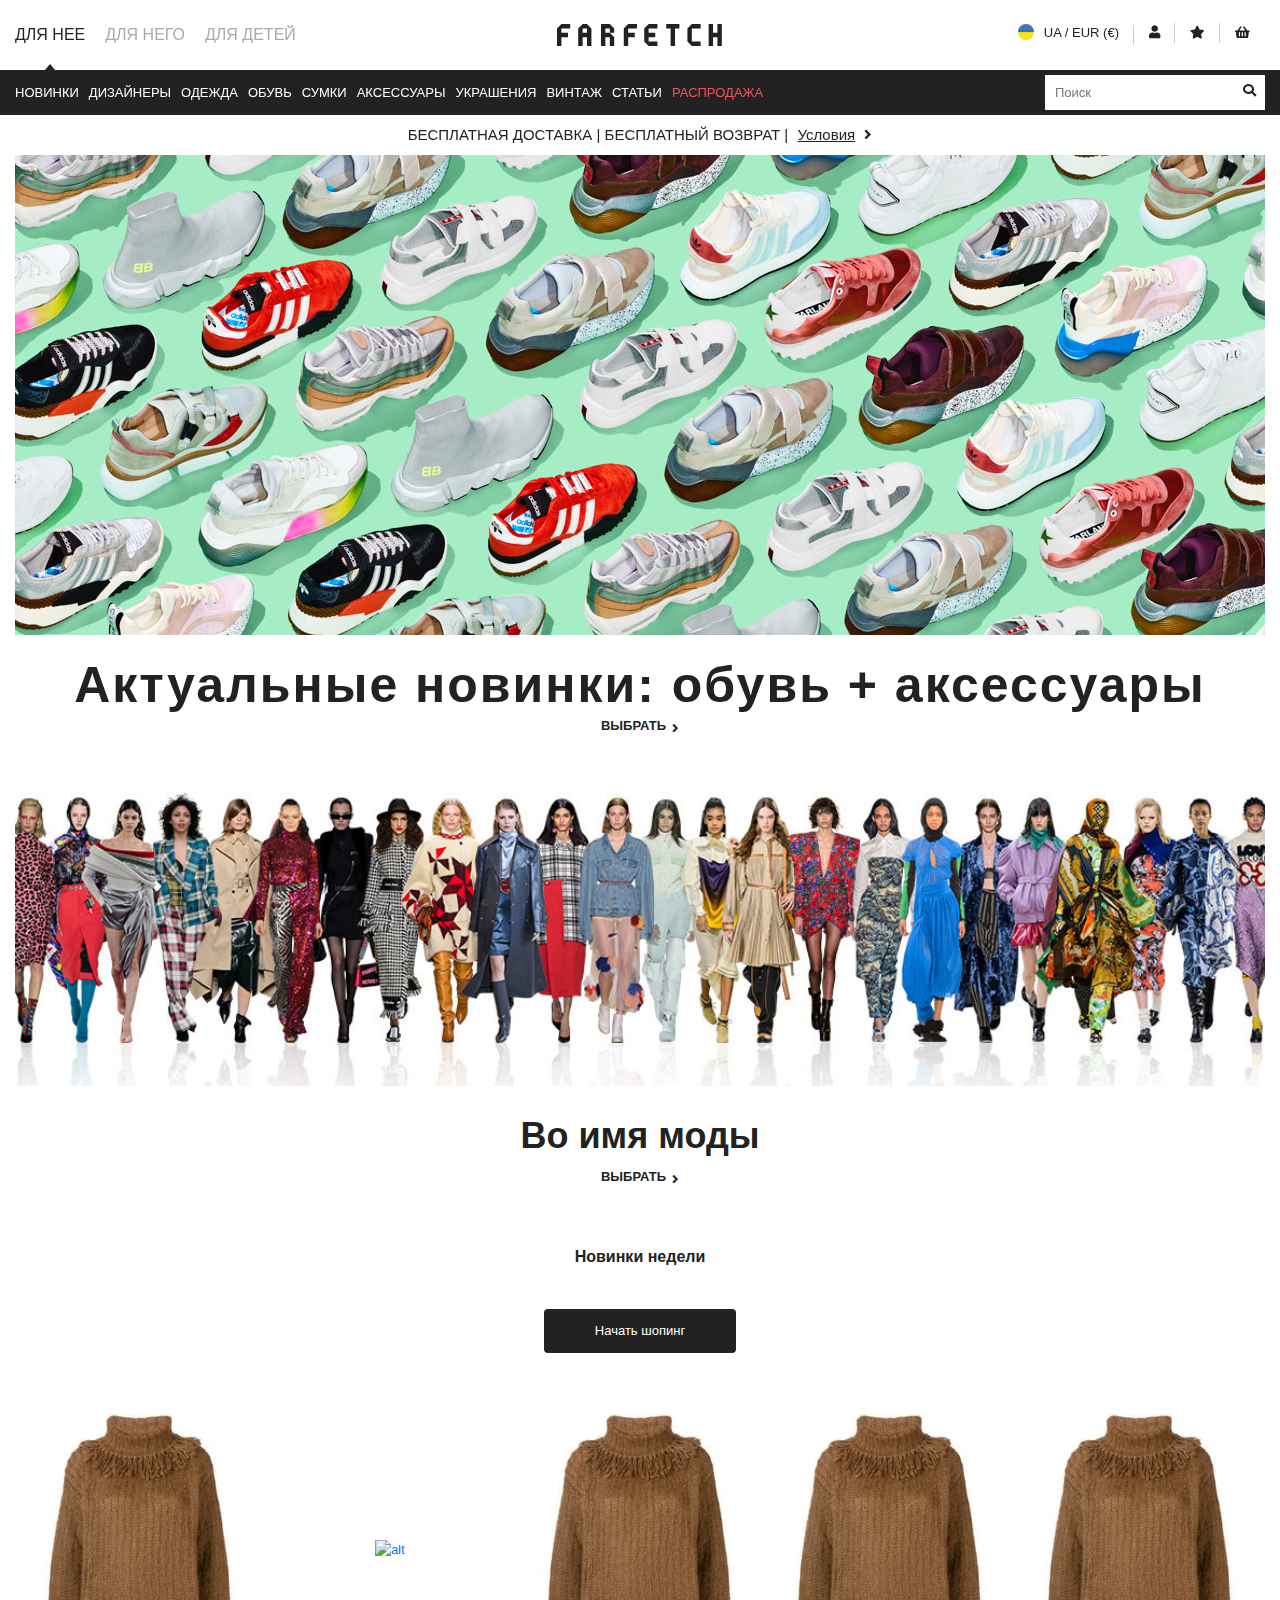
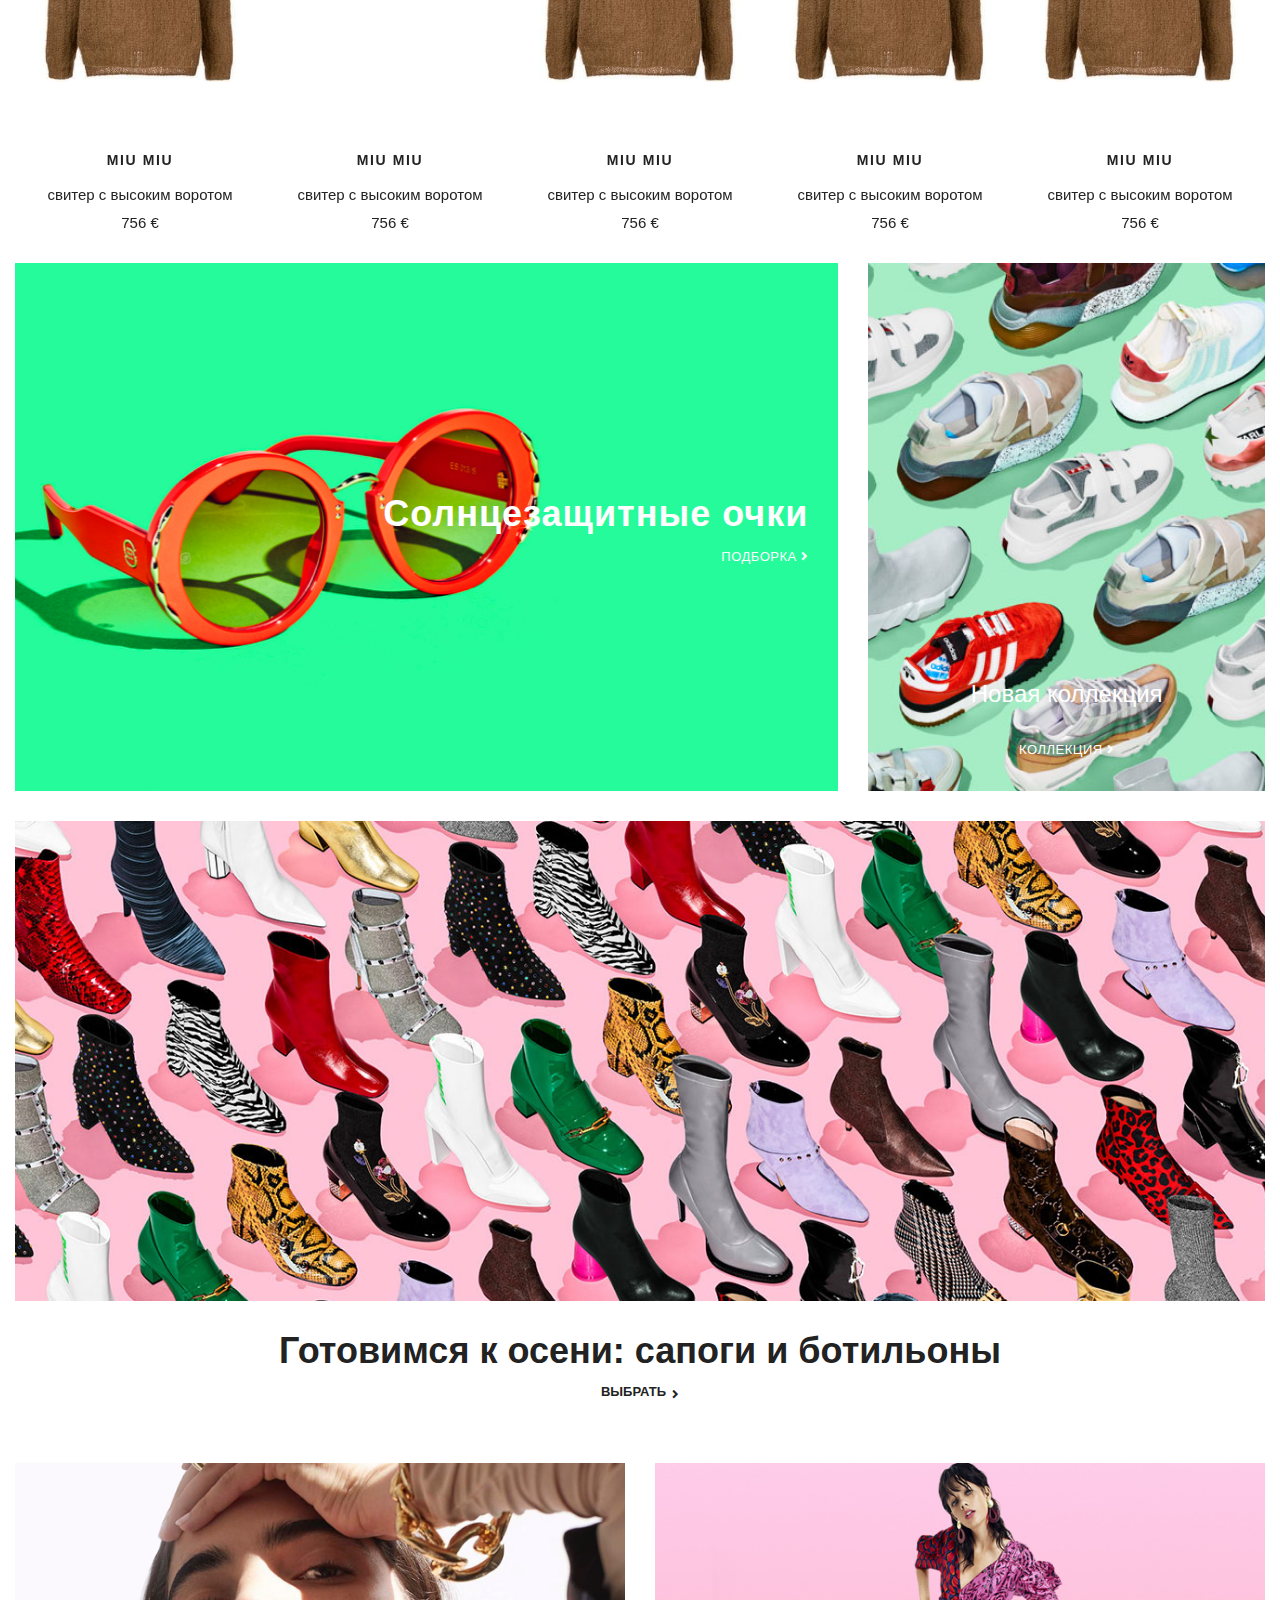
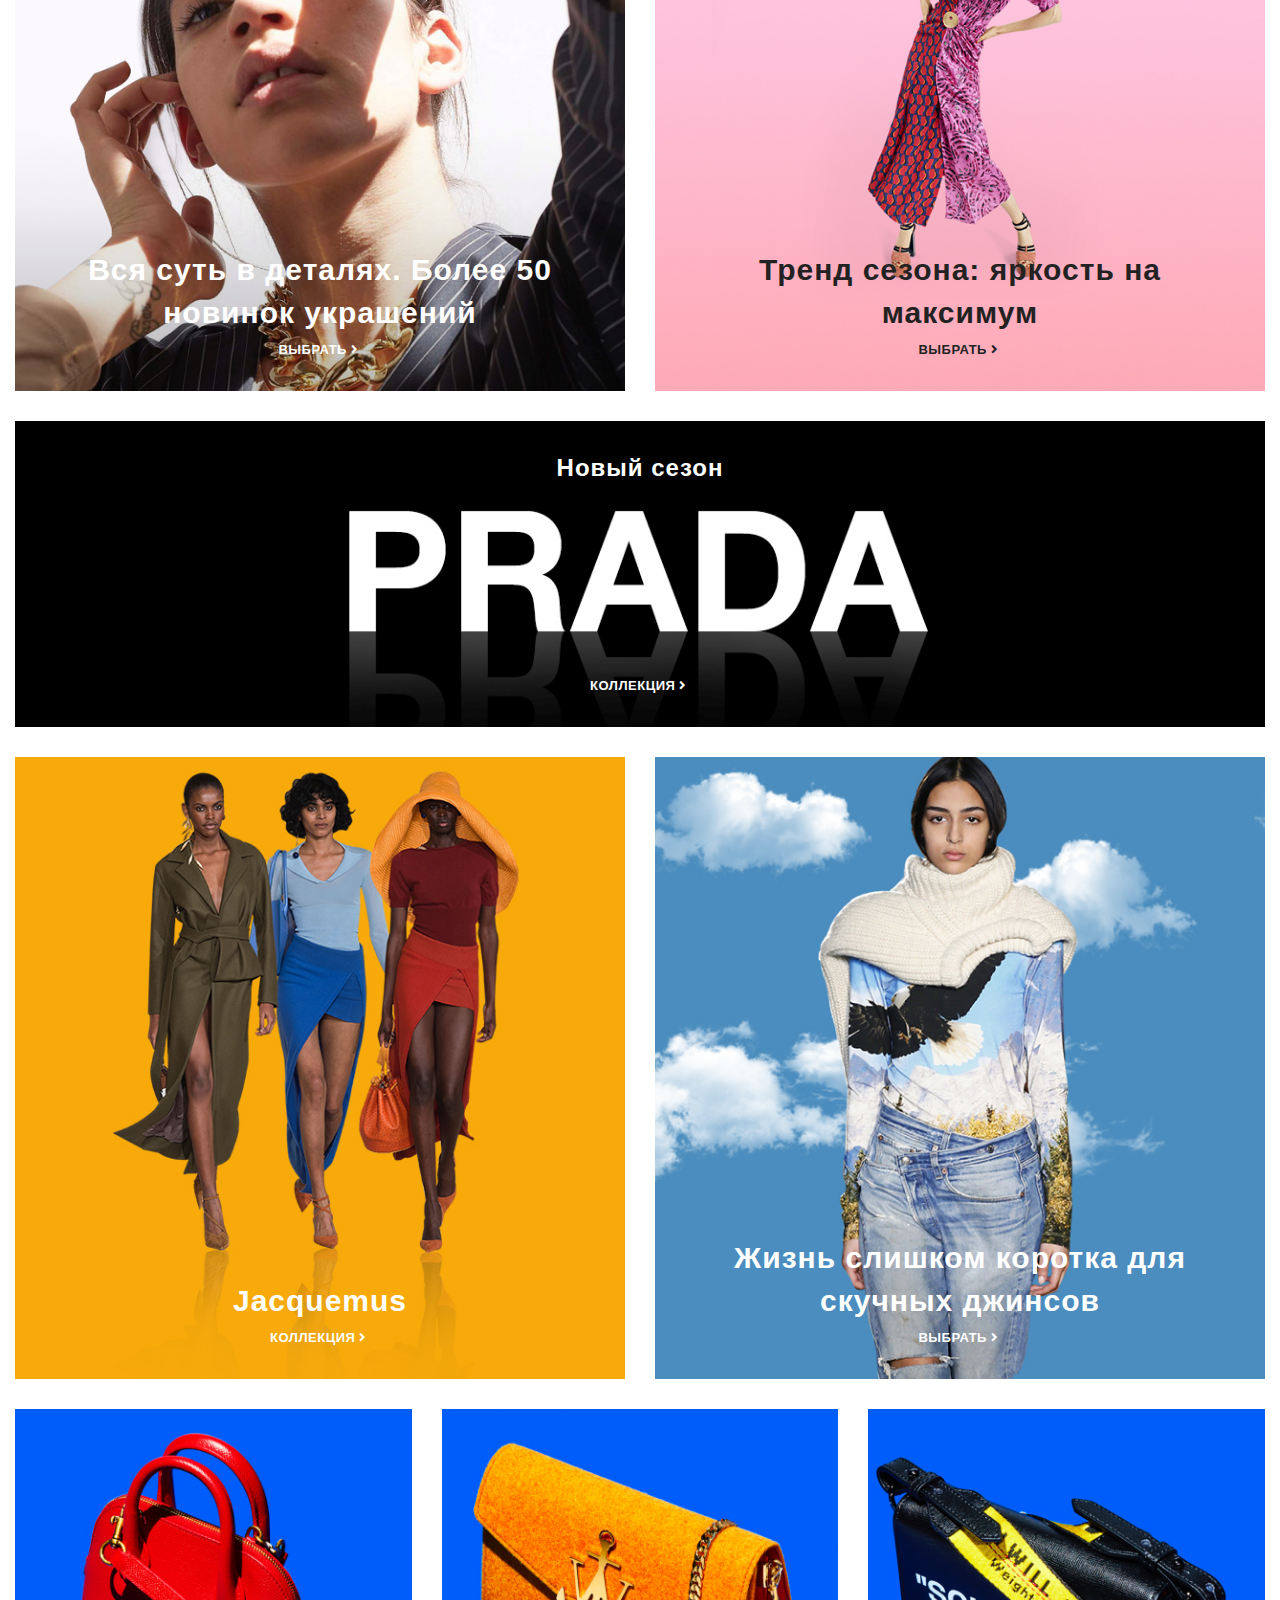
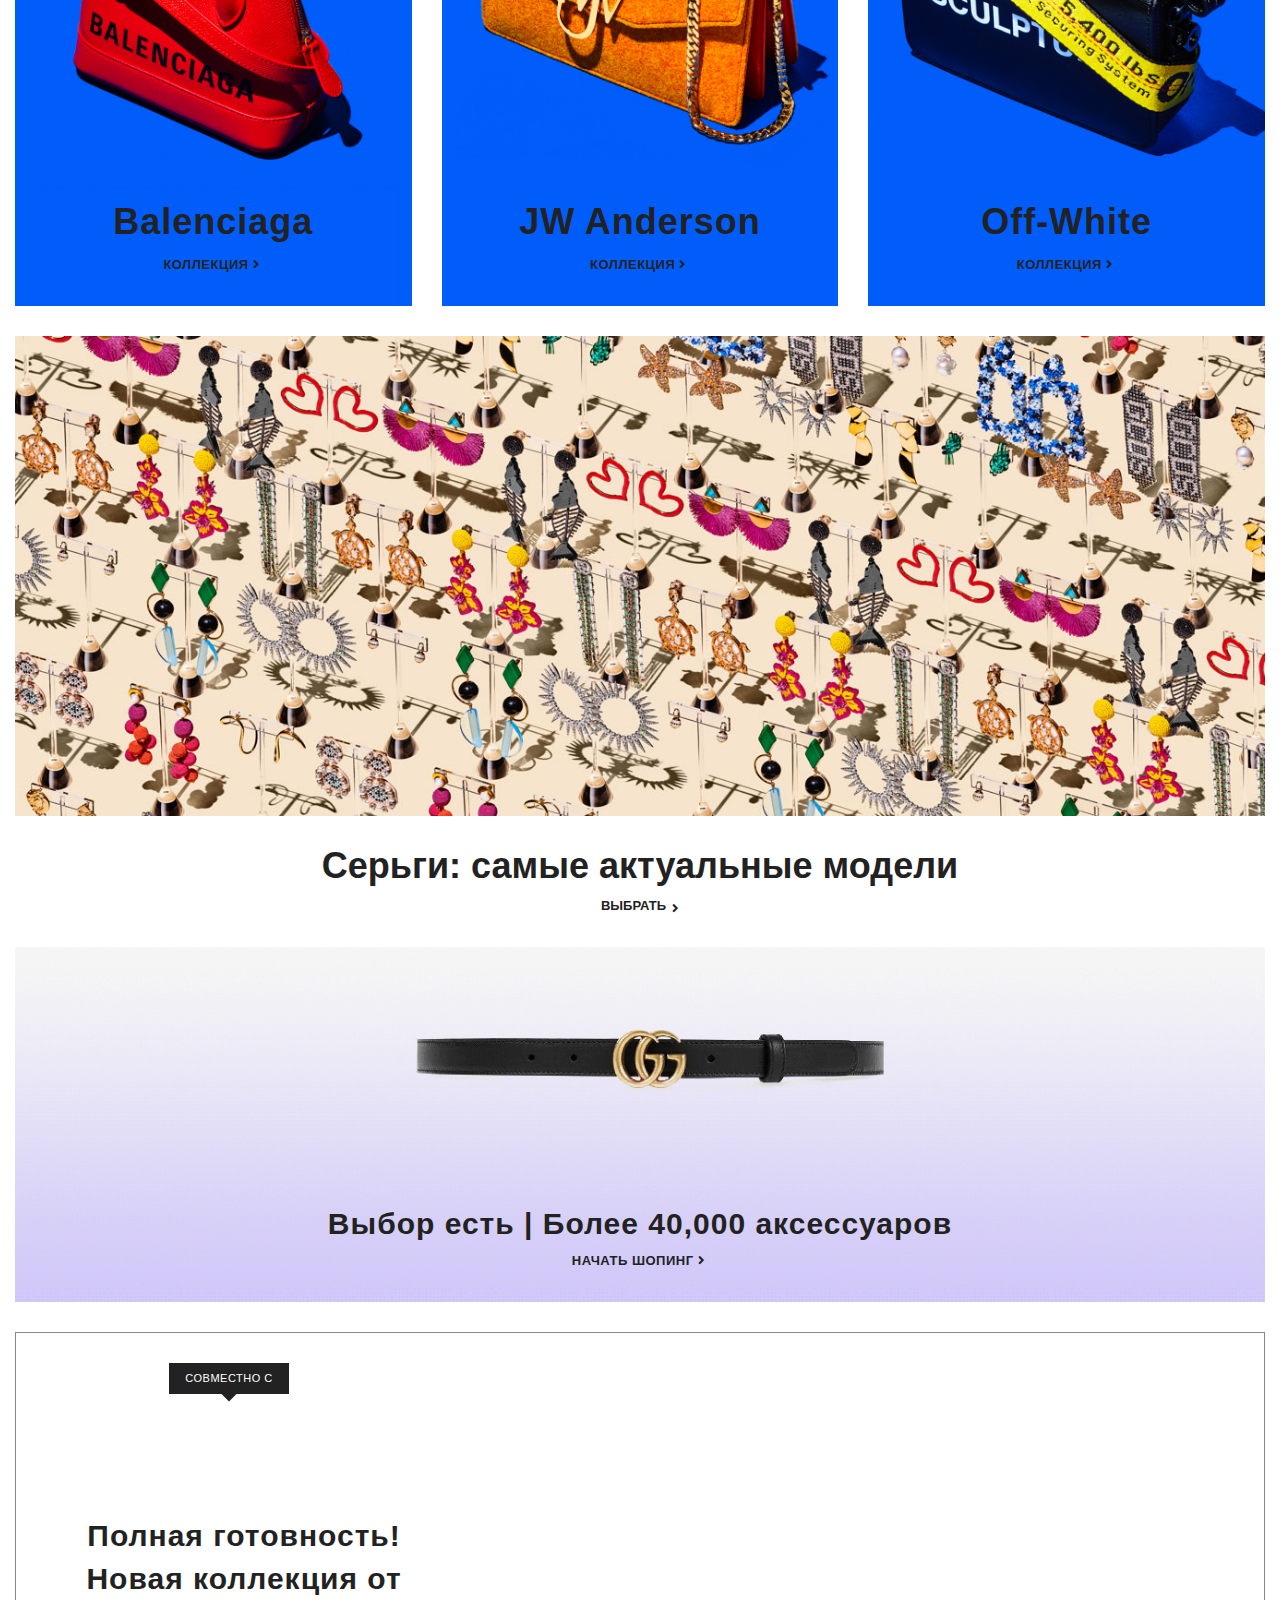
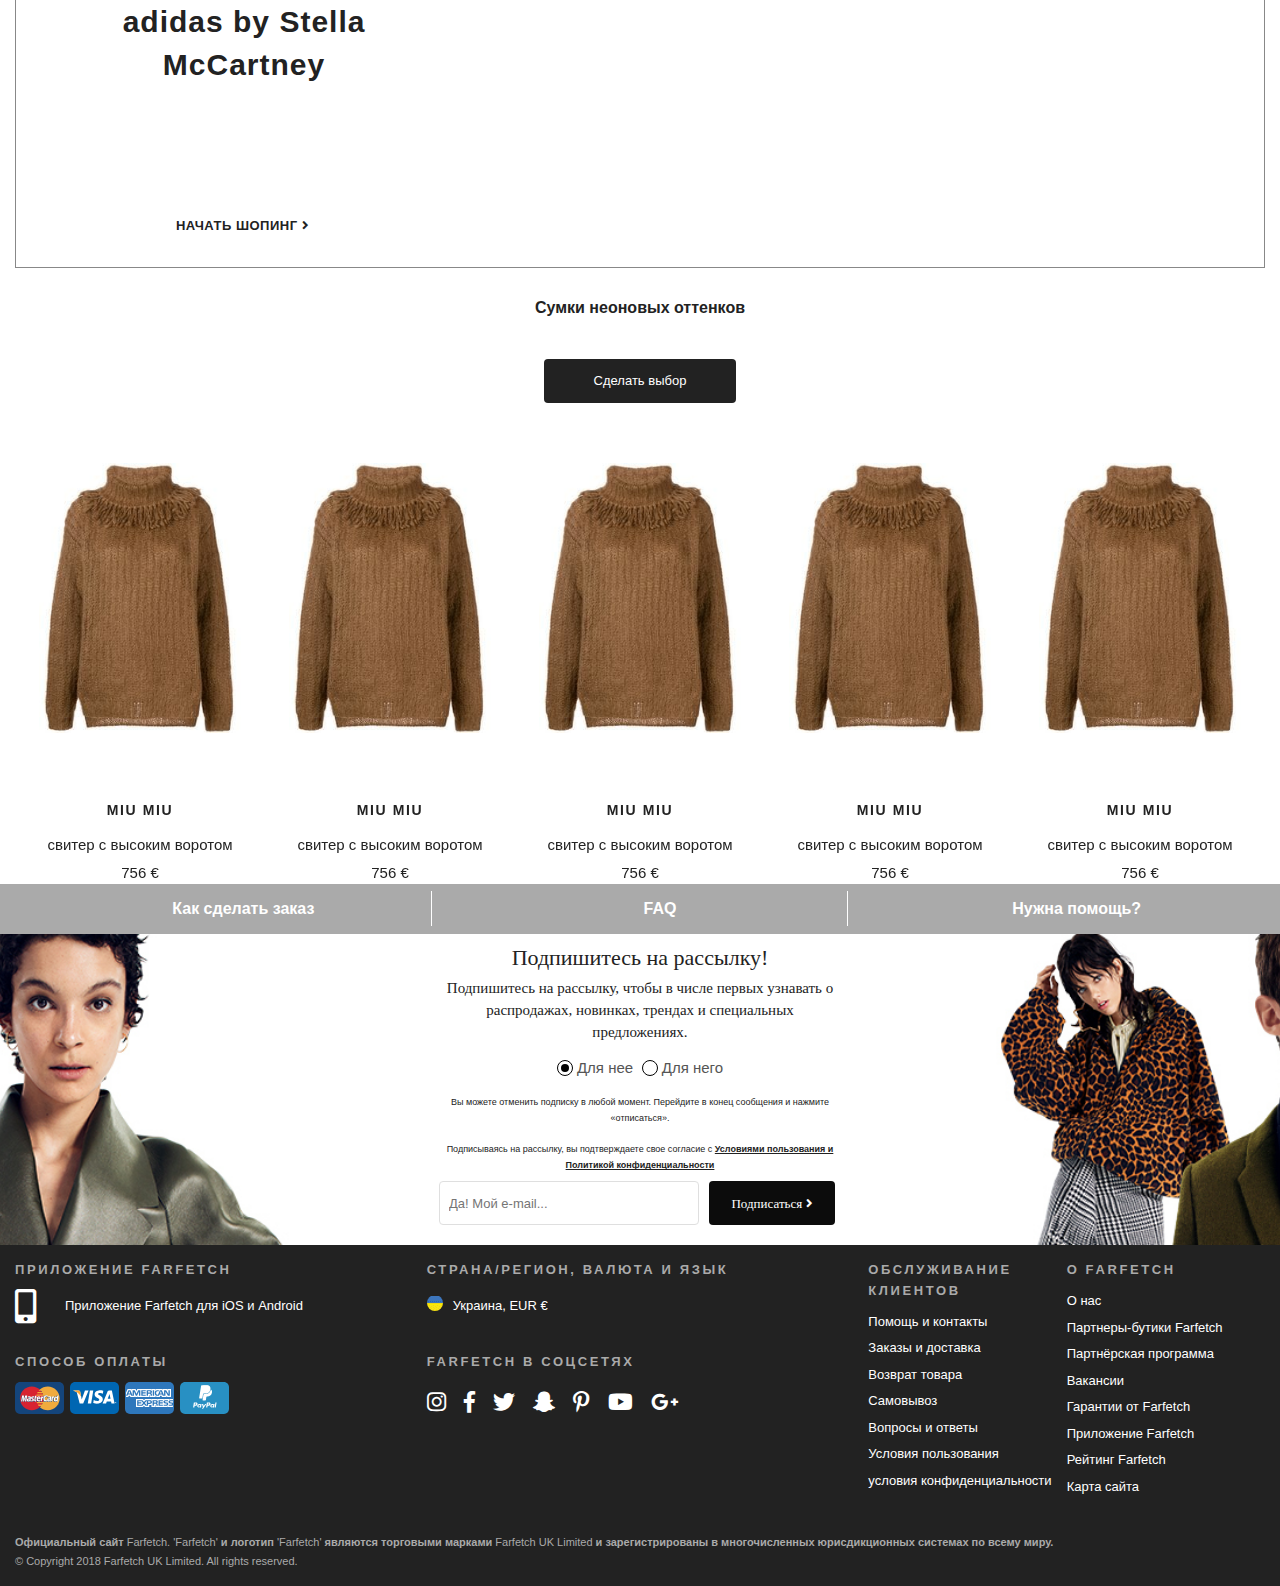
==== commit 3b212104: "правки товаров" ====
--- a/index.html
+++ b/index.html
@@ -1042,7 +1042,11 @@
 								<div class="p-scrollslider__item">
 									<a href="#" class="p-scrollslider__link">
 										<div class="p-scrollslider__img">
-											<img src="img/scrollslider.jpg" alt="alt">
+											<div class="product-img__item row no-gutters align-items-center">
+												<div>
+													<img src="img/scrollslider.jpg" alt="alt">
+												</div>
+											</div>
 										</div>
 										<h2 class="p-scrollslider__title">
 											Miu Miu
@@ -1058,7 +1062,11 @@
 								<div class="p-scrollslider__item">
 									<a href="#" class="p-scrollslider__link">
 										<div class="p-scrollslider__img">
-											<img src="img/scrollslider.jpg" alt="alt">
+											<div class="product-img__item row no-gutters align-items-center">
+												<div>
+													<img src="http://via.placeholder.com/50x150" alt="alt">
+												</div>
+											</div>
 										</div>
 										<h2 class="p-scrollslider__title">
 											Miu Miu
@@ -1074,7 +1082,11 @@
 								<div class="p-scrollslider__item">
 									<a href="#" class="p-scrollslider__link">
 										<div class="p-scrollslider__img">
-											<img src="img/scrollslider.jpg" alt="alt">
+											<div class="product-img__item row no-gutters align-items-center">
+												<div>
+													<img src="img/scrollslider.jpg" alt="alt">
+												</div>
+											</div>
 										</div>
 										<h2 class="p-scrollslider__title">
 											Miu Miu
@@ -1090,7 +1102,11 @@
 								<div class="p-scrollslider__item">
 									<a href="#" class="p-scrollslider__link">
 										<div class="p-scrollslider__img">
-											<img src="img/scrollslider.jpg" alt="alt">
+											<div class="product-img__item row no-gutters align-items-center">
+												<div>
+													<img src="img/scrollslider.jpg" alt="alt">
+												</div>
+											</div>
 										</div>
 										<h2 class="p-scrollslider__title">
 											Miu Miu
@@ -1106,7 +1122,11 @@
 								<div class="p-scrollslider__item">
 									<a href="#" class="p-scrollslider__link">
 										<div class="p-scrollslider__img">
-											<img src="img/scrollslider.jpg" alt="alt">
+											<div class="product-img__item row no-gutters align-items-center">
+												<div>
+													<img src="img/scrollslider.jpg" alt="alt">
+												</div>
+											</div>
 										</div>
 										<h2 class="p-scrollslider__title">
 											Miu Miu
@@ -1122,7 +1142,11 @@
 								<div class="p-scrollslider__item">
 									<a href="#" class="p-scrollslider__link">
 										<div class="p-scrollslider__img">
-											<img src="img/scrollslider.jpg" alt="alt">
+											<div class="product-img__item row no-gutters align-items-center">
+												<div>
+													<img src="img/scrollslider.jpg" alt="alt">
+												</div>
+											</div>
 										</div>
 										<h2 class="p-scrollslider__title">
 											Miu Miu
@@ -1396,7 +1420,11 @@
 								<div class="p-scrollslider__item">
 									<a href="#" class="p-scrollslider__link">
 										<div class="p-scrollslider__img">
-											<img src="img/scrollslider.jpg" alt="alt">
+											<div class="product-img__item row no-gutters align-items-center">
+												<div>
+													<img src="img/scrollslider.jpg" alt="alt">
+												</div>
+											</div>
 										</div>
 										<h2 class="p-scrollslider__title">
 											Miu Miu
@@ -1412,7 +1440,11 @@
 								<div class="p-scrollslider__item">
 									<a href="#" class="p-scrollslider__link">
 										<div class="p-scrollslider__img">
-											<img src="img/scrollslider.jpg" alt="alt">
+											<div class="product-img__item row no-gutters align-items-center">
+												<div>
+													<img src="img/scrollslider.jpg" alt="alt">
+												</div>
+											</div>
 										</div>
 										<h2 class="p-scrollslider__title">
 											Miu Miu
@@ -1428,7 +1460,11 @@
 								<div class="p-scrollslider__item">
 									<a href="#" class="p-scrollslider__link">
 										<div class="p-scrollslider__img">
-											<img src="img/scrollslider.jpg" alt="alt">
+											<div class="product-img__item row no-gutters align-items-center">
+												<div>
+													<img src="img/scrollslider.jpg" alt="alt">
+												</div>
+											</div>
 										</div>
 										<h2 class="p-scrollslider__title">
 											Miu Miu
@@ -1444,7 +1480,11 @@
 								<div class="p-scrollslider__item">
 									<a href="#" class="p-scrollslider__link">
 										<div class="p-scrollslider__img">
-											<img src="img/scrollslider.jpg" alt="alt">
+											<div class="product-img__item row no-gutters align-items-center">
+												<div>
+													<img src="img/scrollslider.jpg" alt="alt">
+												</div>
+											</div>
 										</div>
 										<h2 class="p-scrollslider__title">
 											Miu Miu
@@ -1460,7 +1500,11 @@
 								<div class="p-scrollslider__item">
 									<a href="#" class="p-scrollslider__link">
 										<div class="p-scrollslider__img">
-											<img src="img/scrollslider.jpg" alt="alt">
+											<div class="product-img__item row no-gutters align-items-center">
+												<div>
+													<img src="img/scrollslider.jpg" alt="alt">
+												</div>
+											</div>
 										</div>
 										<h2 class="p-scrollslider__title">
 											Miu Miu
@@ -1476,7 +1520,11 @@
 								<div class="p-scrollslider__item">
 									<a href="#" class="p-scrollslider__link">
 										<div class="p-scrollslider__img">
-											<img src="img/scrollslider.jpg" alt="alt">
+											<div class="product-img__item row no-gutters align-items-center">
+												<div>
+													<img src="img/scrollslider.jpg" alt="alt">
+												</div>
+											</div>
 										</div>
 										<h2 class="p-scrollslider__title">
 											Miu Miu
--- a/css/main.css
+++ b/css/main.css
@@ -165,10 +165,6 @@
   padding-bottom: 30px;
 }
 
-.footer {
-  margin-top: 30px;
-}
-
 .footer__line {
   background-color: #aaa;
 }
@@ -588,12 +584,20 @@
   max-width: 255px;
   margin: 0 auto;
 }
-
+.p-scrollslider__img{
+  text-align: center;
+}
 .p-scrollslider__img img {
-  width: 100%;
-  display: block;
-}
-
+  width: auto !important;
+  max-width: 100%;
+  height: auto;
+  max-height: 300px;
+  display: inline-block;
+}
+.product-img__item > div{
+  width: 100%;
+  text-align: center;
+}
 .p-scrollslider__title {
   font-weight: 700;
   font-family: "Polaris-Condensed-Bold", sans-serif;
@@ -1505,4 +1509,327 @@
   -ms-transform: translate(0, -50%);
   -o-transform: translate(0, -50%);
   transform: translate(0, -50%);
-}+}
+.p-breadcrumb{
+  text-align: center;
+  color: #b6b6b6;
+  line-height: 1.3;
+  margin-bottom: 1.2rem;
+  text-align: center;
+}
+.p-breadcrumb li{
+  display: inline-block;
+  vertical-align: middle;
+}
+.p-breadcrumb a{
+  color: #b6b6b6;
+  display: inline-block;
+  vertical-align: middle;
+}
+.p-breadcrumb i{
+  vertical-align: middle;
+  margin: 0 10px;
+}
+.content{
+  padding-top: 15px;
+}
+.p-text{
+  text-align: center;
+  margin-bottom: 30px;
+}
+.header-title{
+  font-size: 1.8rem;
+  letter-spacing: .19rem;
+  line-height: 1.55;
+  text-transform: uppercase;
+  font-weight: bold;
+  margin-bottom: 15px;
+}
+.product-img__item{
+  height: 300px;
+}
+.hidden-img{
+  display: none !important;
+}
+.product-img__item:hover .visible-img{
+  display: none !important;
+}
+.product-img__item:hover .hidden-img{
+  display: block !important;
+}
+.p-status{
+  text-align: center;
+  color: #c4aa84;
+}
+.p-link{
+  padding: 0 60px;
+  margin-top: 10px;
+  text-align: center;
+}
+.p-link a,
+.p-link span{
+  color: #000;
+  font-size: 1.5rem;
+}
+.p-link span:hover{
+  text-decoration: underline;
+}
+.product-img{
+  padding: 15px;
+}
+.p-info__hidden{
+  color: #000;
+  font-size: 15px;
+  text-align: center;
+}
+.p-info__status{
+  text-transform: uppercase;
+  font-weight: bold;
+  font-size: 15px;
+  letter-spacing: 1px;
+}
+.p-info__size{
+  font-size: 16px;
+}
+.p-info__hidden{
+  padding-top: 30px;
+  display: none;
+}
+.p-info{
+  height: 105px;
+}
+.p-info:hover .p-info__hidden{
+  display: block;
+}
+.p-info:hover .p-info__visible{
+  display: none;
+}
+.p-item{
+  margin-bottom: 20px;
+}
+.p-item .fa-star{
+  position: absolute;
+  z-index: 2;
+  right: 20px;
+  top: 10px;
+  font-size: 16px;
+  color: #ccc;
+}
+.pagination{
+  margin-top: 30px;
+  font-size: 15px;
+}
+.pagination a{
+  color: #000;
+}
+.similar{
+  margin-top: 50px;
+  text-align: center;
+  background: #f5f5f5;
+  padding: 50px 0;
+  padding-bottom: 150px;
+}
+.similar-tab{
+  margin-bottom: 40px;
+}
+.similar-tab__item{
+  font-size: 1.8rem;
+  font-weight: 700;
+  text-decoration: none !important;
+  color: #b6b6b6 !important;
+  margin: 5px 10px;
+}
+.similar-tab__item.active{
+  padding-bottom: 5px;
+  color: #000 !important;
+  border-bottom: 3px solid #c4aa84 !important;
+}
+.similar-img{
+  height: 300px;
+}
+.similar-img > div{
+  width: 100%;
+}
+.similar-content{
+  background: #fff;
+}
+.similar-item{
+  padding-bottom: 30px;
+}
+.owl-carousel .owl-item img{
+  display: inline-block;
+}
+.similar-content .owl-carousel .owl-item img{
+  display: inline-block;
+  width: auto;
+  max-width: 100%;
+  height: auto;
+}
+.similar-content .owl-nav{
+  font-size: 26px;
+}
+
+.similar-content .owl-prev,
+.card-slider .owl-prev{
+  width: 37px;
+  height: 37px;
+  border-radius: 50%;
+  background: #fff !important;
+  -webkit-transform: translate(0, -50%);
+  -ms-transform: translate(0, -50%);
+  -o-transform: translate(0, -50%);
+  transform: translate(0, -50%);
+  top: 45%;
+  left: -15px;
+  position: absolute;
+  z-index: 5;
+}
+.similar-content .owl-next,
+.card-slider .owl-next{
+  right: -15px;
+  width: 37px;
+  height: 37px;
+  border-radius: 50%;
+  background: #fff !important;
+  position: absolute;
+  z-index: 5;
+  right: -15px;
+  top: 45%;
+  -webkit-transform: translate(0, -50%);
+  -ms-transform: translate(0, -50%);
+  -o-transform: translate(0, -50%);
+  transform: translate(0, -50%);
+}
+.card-slider .owl-next,
+.card-slider .owl-prev{
+  border: 1px solid #ddd !important;
+}
+
+.card-slider.owl-carousel button.owl-dot {
+  background-color: #b6b6b6;
+  border-radius: 50%;
+  height: .6rem;
+  width: .6rem;
+  margin: 0 3px;
+}
+.card-slider.owl-carousel button.owl-dot.active{
+  background: #000;
+}
+.card-slider.owl-carousel .owl-dots{
+  position: absolute;
+  bottom: 20px;
+  left: 100px;
+}
+
+.card-slider .owl-prev{
+  left: 0;
+}
+.card-slider .owl-next{
+  right: 0;
+}
+
+.card-right{
+  height: 100%;
+}
+.card-right > div{
+  width: 100%;
+}
+.p-name{
+  text-align: center;
+  font-size: 1.8rem;
+  font-weight: bold;
+  text-transform: uppercase;
+  letter-spacing: 1px;
+  margin-bottom: 5px;
+}
+.p-name a{
+  color: #000;
+}
+.p-category{
+  text-align: center;
+  font-size: 1.5rem;
+  line-height: 1.46;
+  margin-bottom: 15px;
+}
+.p-scrollslider__price--card{
+  font-size: 1.8rem;
+}
+.p-status--card{
+  margin-bottom: 1.2rem;
+}
+.p-size{
+  margin-top: 30px;
+  margin-bottom: 15px;
+}
+.p-size__link{
+  text-align: right;
+  margin-bottom: 10px;
+}
+.p-size__link a{
+  color: #000;
+  font-weight: bold;
+  font-size: 15px;
+  border-bottom: 1px solid;
+}
+.btn-black{
+  display: block;
+  width: 100%;
+  text-align: center;
+  position: relative;
+  padding: .4rem 4.6rem;
+  background-color: #222;
+  color: #fff !important;
+  border: none;
+  font-size: 1.5rem;
+  min-height: 4.4rem;
+  border-radius: .4rem;
+  line-height: 1.2;
+  min-width: 10rem;
+  font-weight: 700;
+  text-decoration: none !important;
+}
+  .btn-black:hover{
+    opacity: 0.75;
+  }
+.btn-white{
+  display: block;
+  width: 100%;
+  text-align: center;
+  position: relative;
+  padding: .4rem 3rem;
+  font-size: 1.5rem;
+  min-height: 4.4rem;
+  border-radius: .4rem;
+  line-height: 34px;
+  min-width: 10rem;
+  font-weight: 700;
+  text-decoration: none !important;
+  background-color: #fff;
+  border: .1rem solid rgba(34,34,34,.2);
+  color: #222 !important;
+}
+  .btn-white:hover{
+    opacity: 0.75;
+  }
+.card-content{
+  padding: 0 50px;
+}
+.btn-icon{
+  position: absolute;
+  z-index: 2;
+  right: 20px;
+  top: 50%;
+  -webkit-transform: translate(0, -50%);
+  -ms-transform: translate(0, -50%);
+  -o-transform: translate(0, -50%);
+  transform: translate(0, -50%);
+  font-size: 12px;
+}
+.btn-icon.fa-star{
+  color: #ccc;
+  right: 10px;
+}
+.p-breadcrumb--card{
+  text-align: left;
+  margin-top: 50px;
+}
--- a/css/media.css
+++ b/css/media.css
@@ -485,6 +485,10 @@
     padding: 15px 0;
     line-height: 1.3;
   }
+  .p-link{
+    padding: 0;
+    margin-top: 20px;
+  }
   .f-menu__pril{
     width: 100%;
   }
@@ -519,6 +523,12 @@
   .f-menu__title{
     cursor: pointer;
     position: relative;
+  }
+  .similar-tab__item{
+    font-size: 16px;
+  }
+  .similar{
+    padding-bottom: 50px;
   }
 }
 
@@ -538,6 +548,12 @@
   .p-banner__description h1{
     font-size: 24px;
   }
+  .product-img__item{
+    height: 260px;
+  }
+  .similar-tab__item{
+    font-size: 14px;
+  }
   .p-collection__title{
     font-size: 22px;
   }
